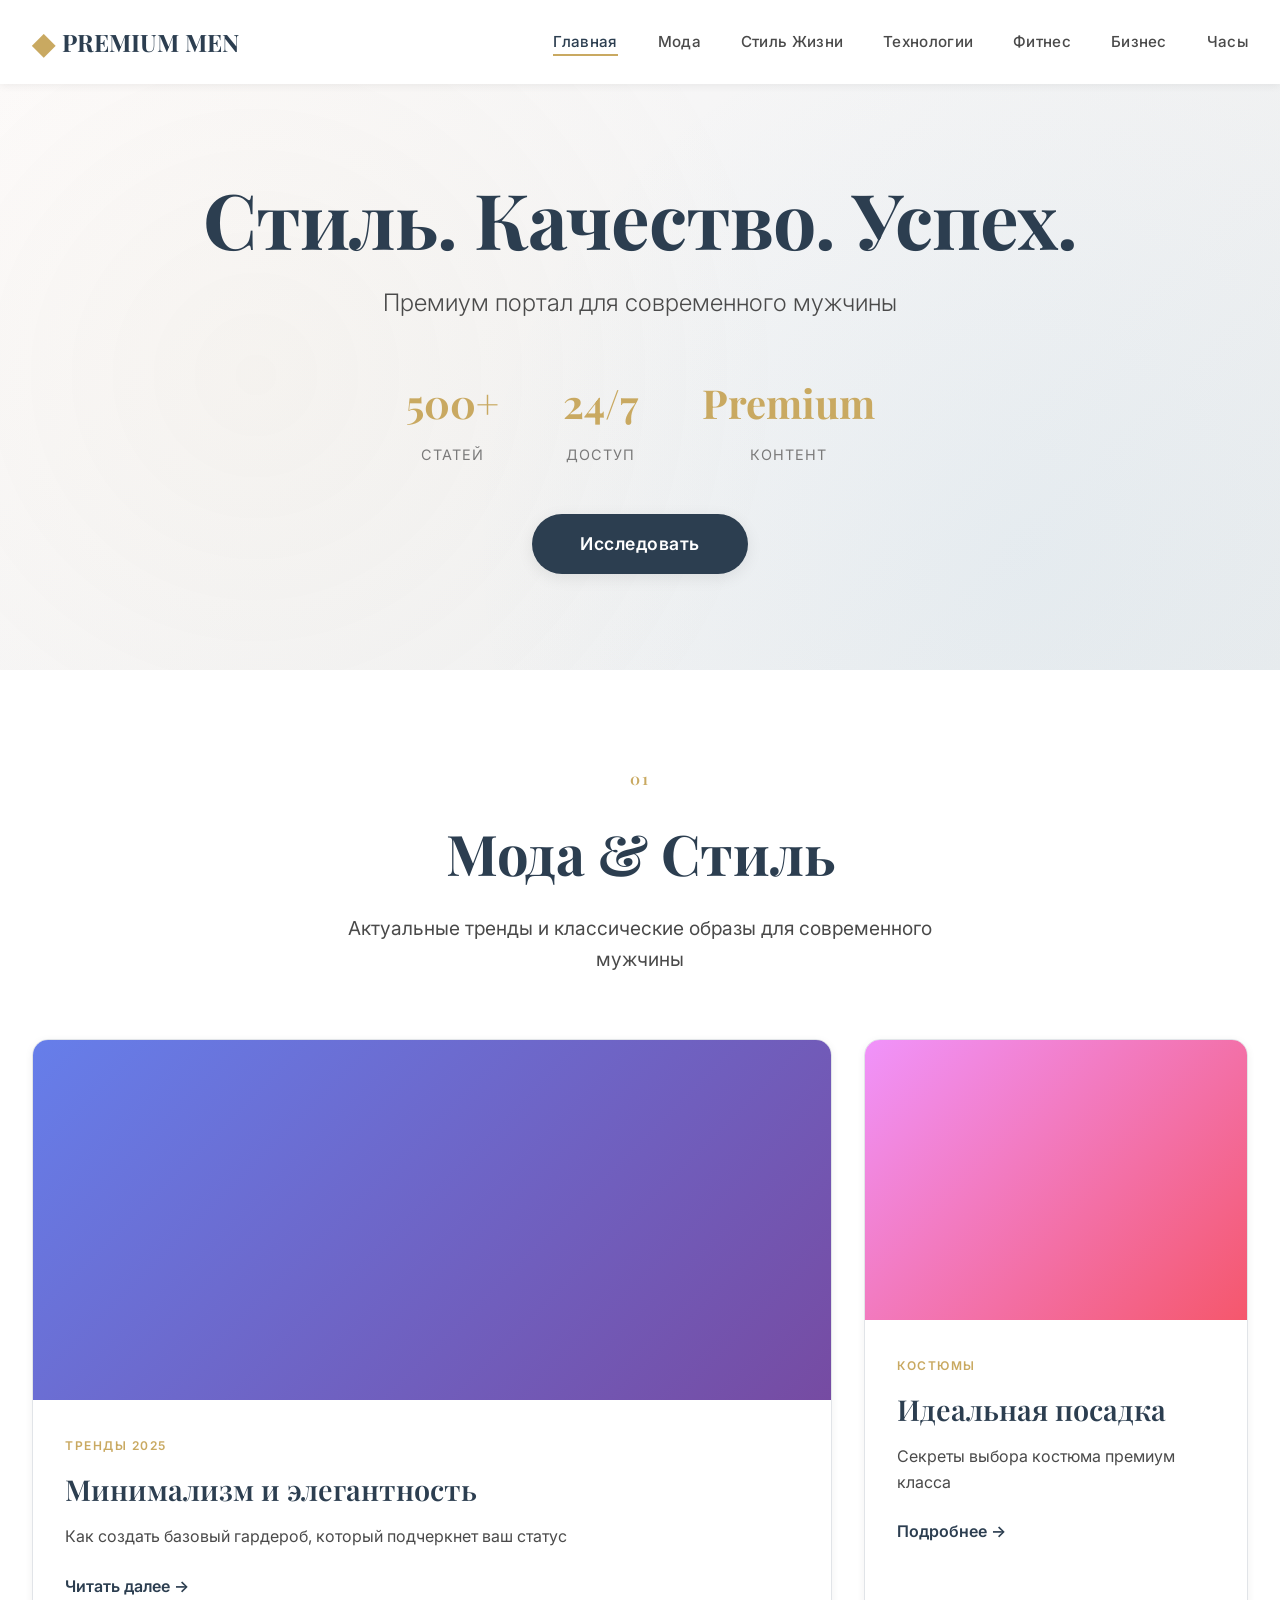
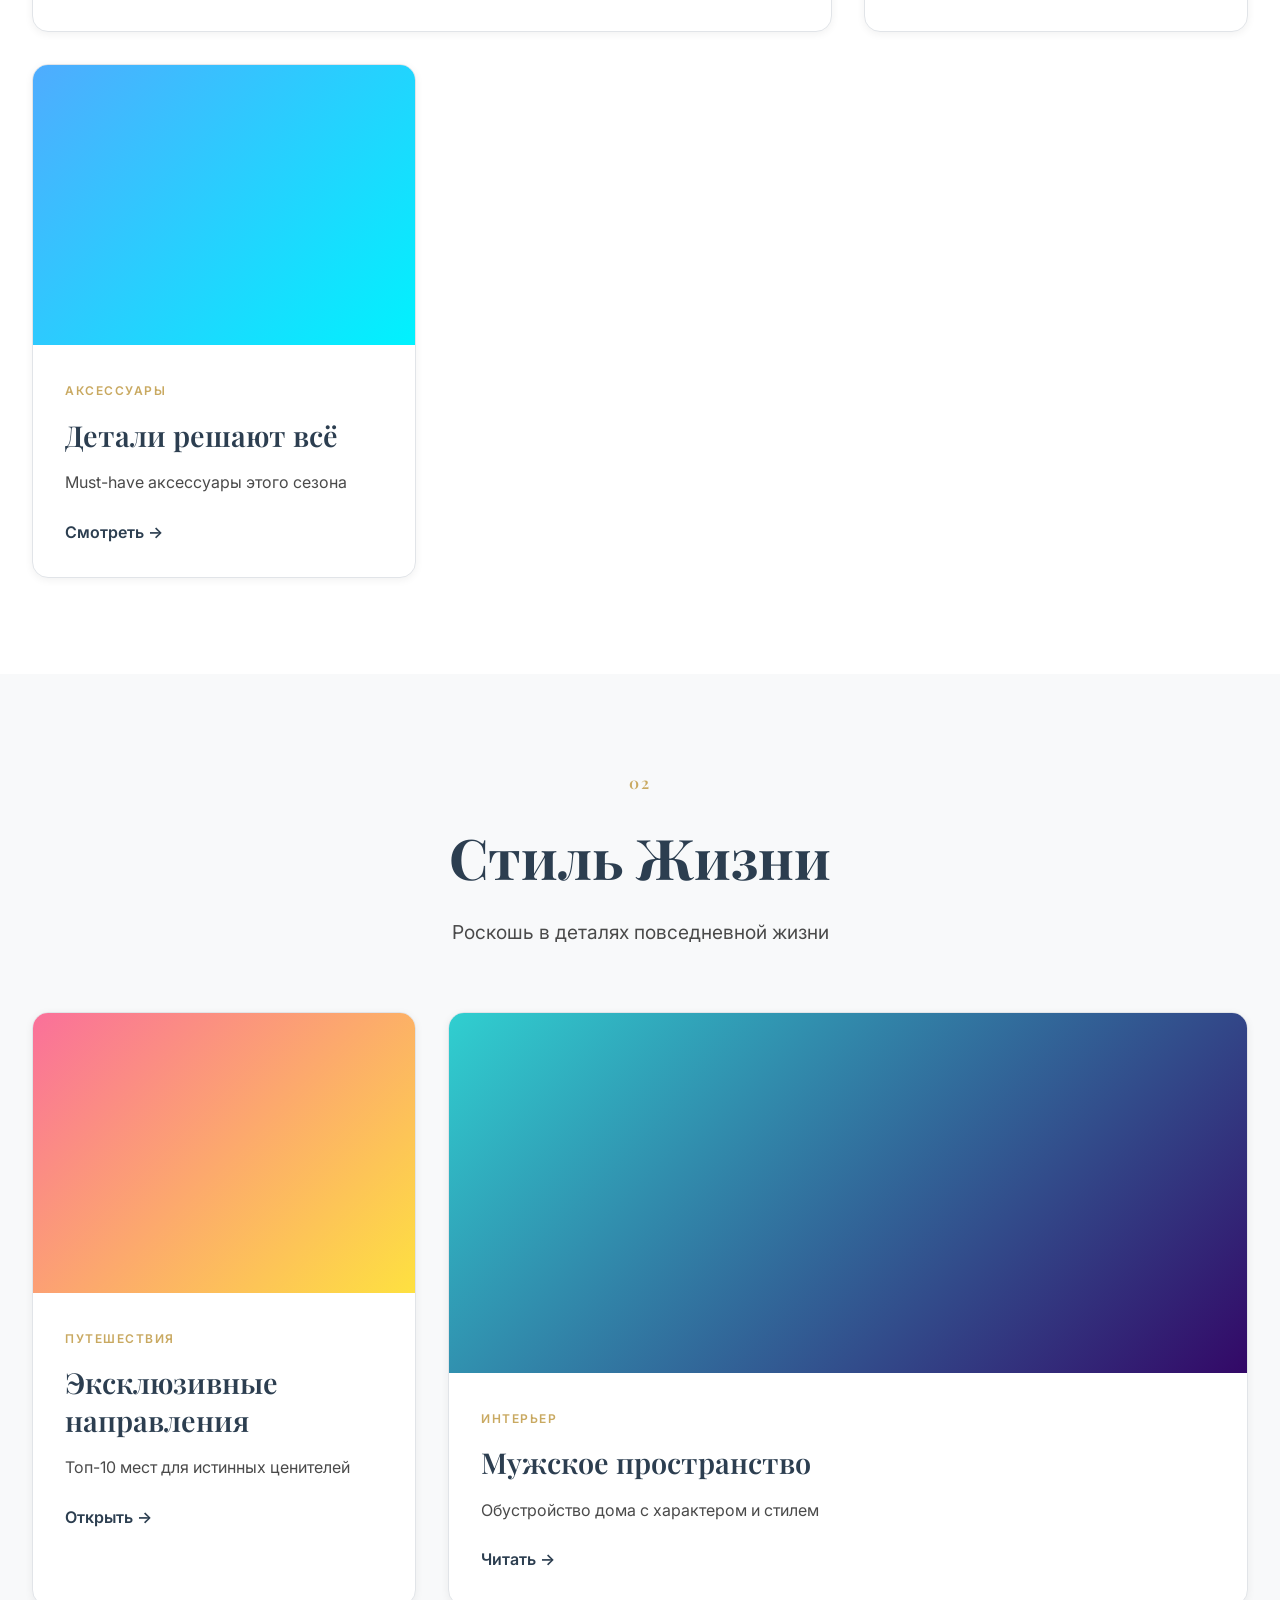
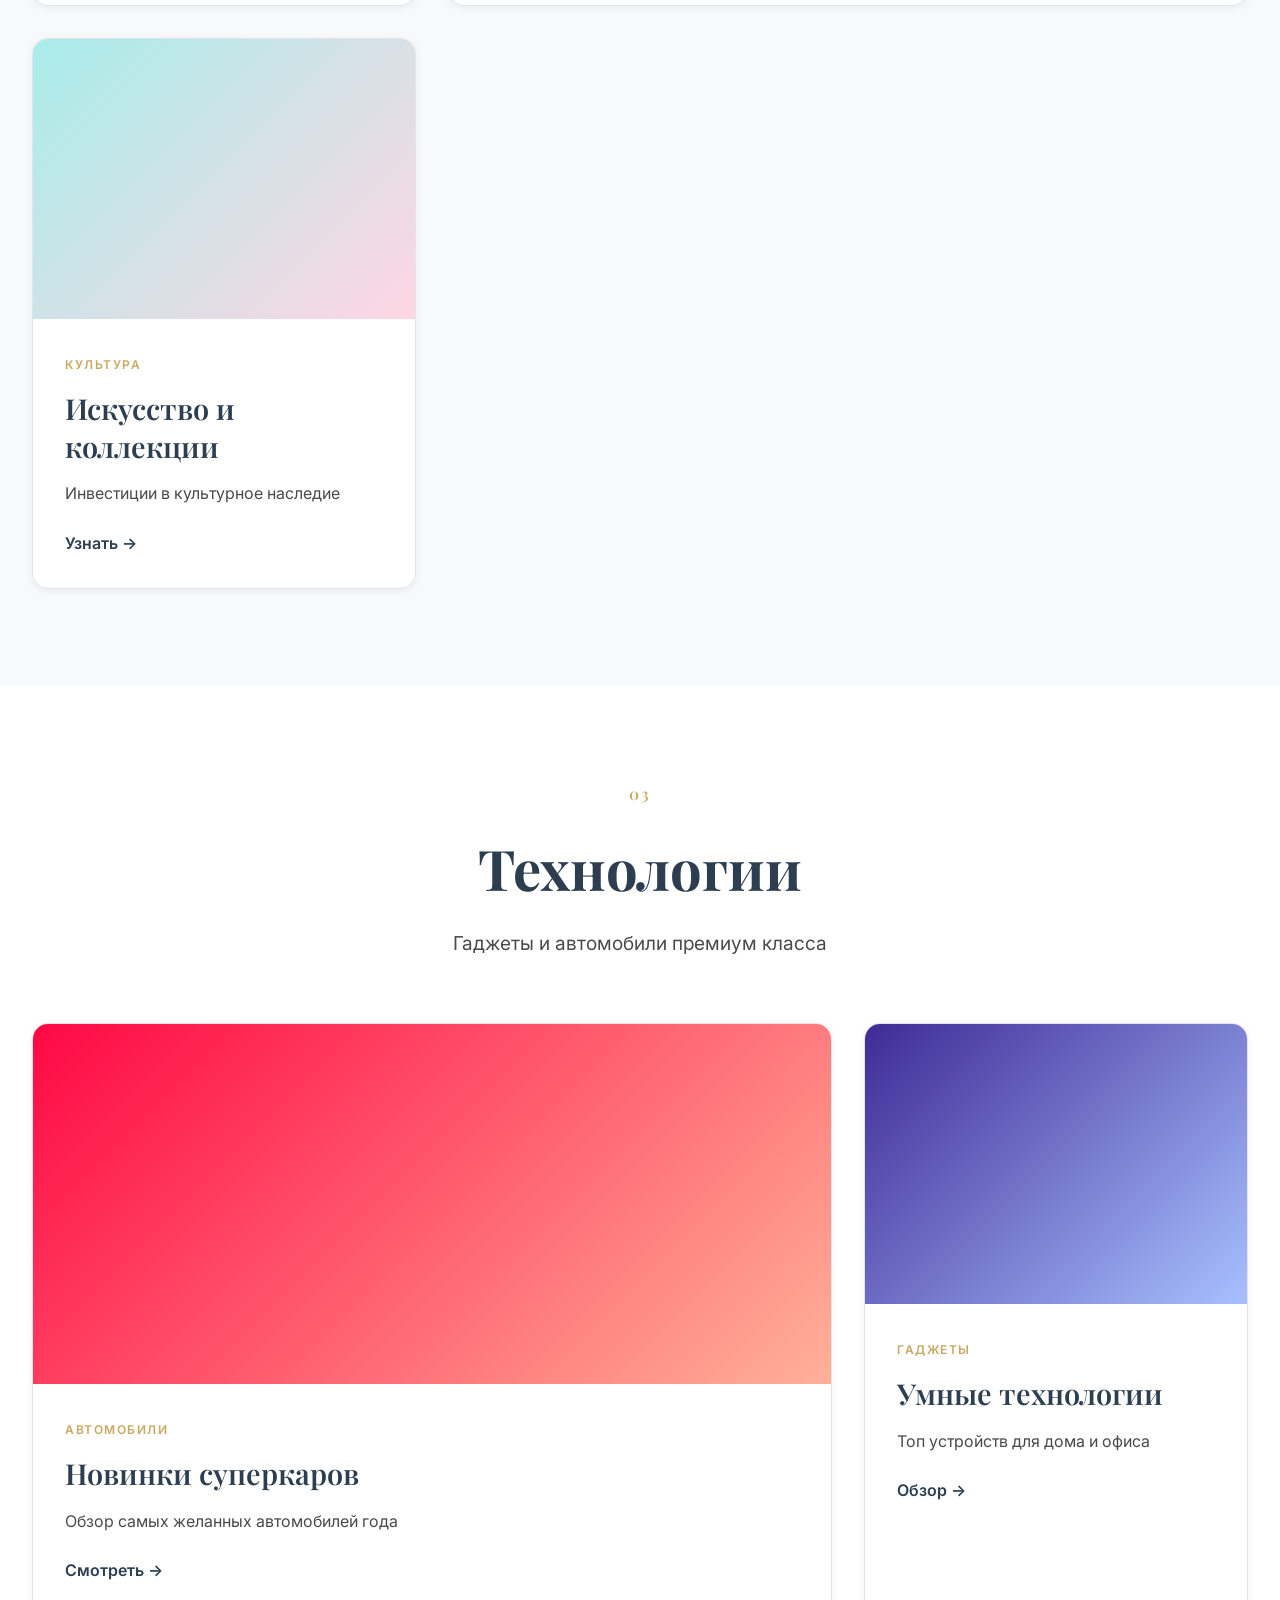
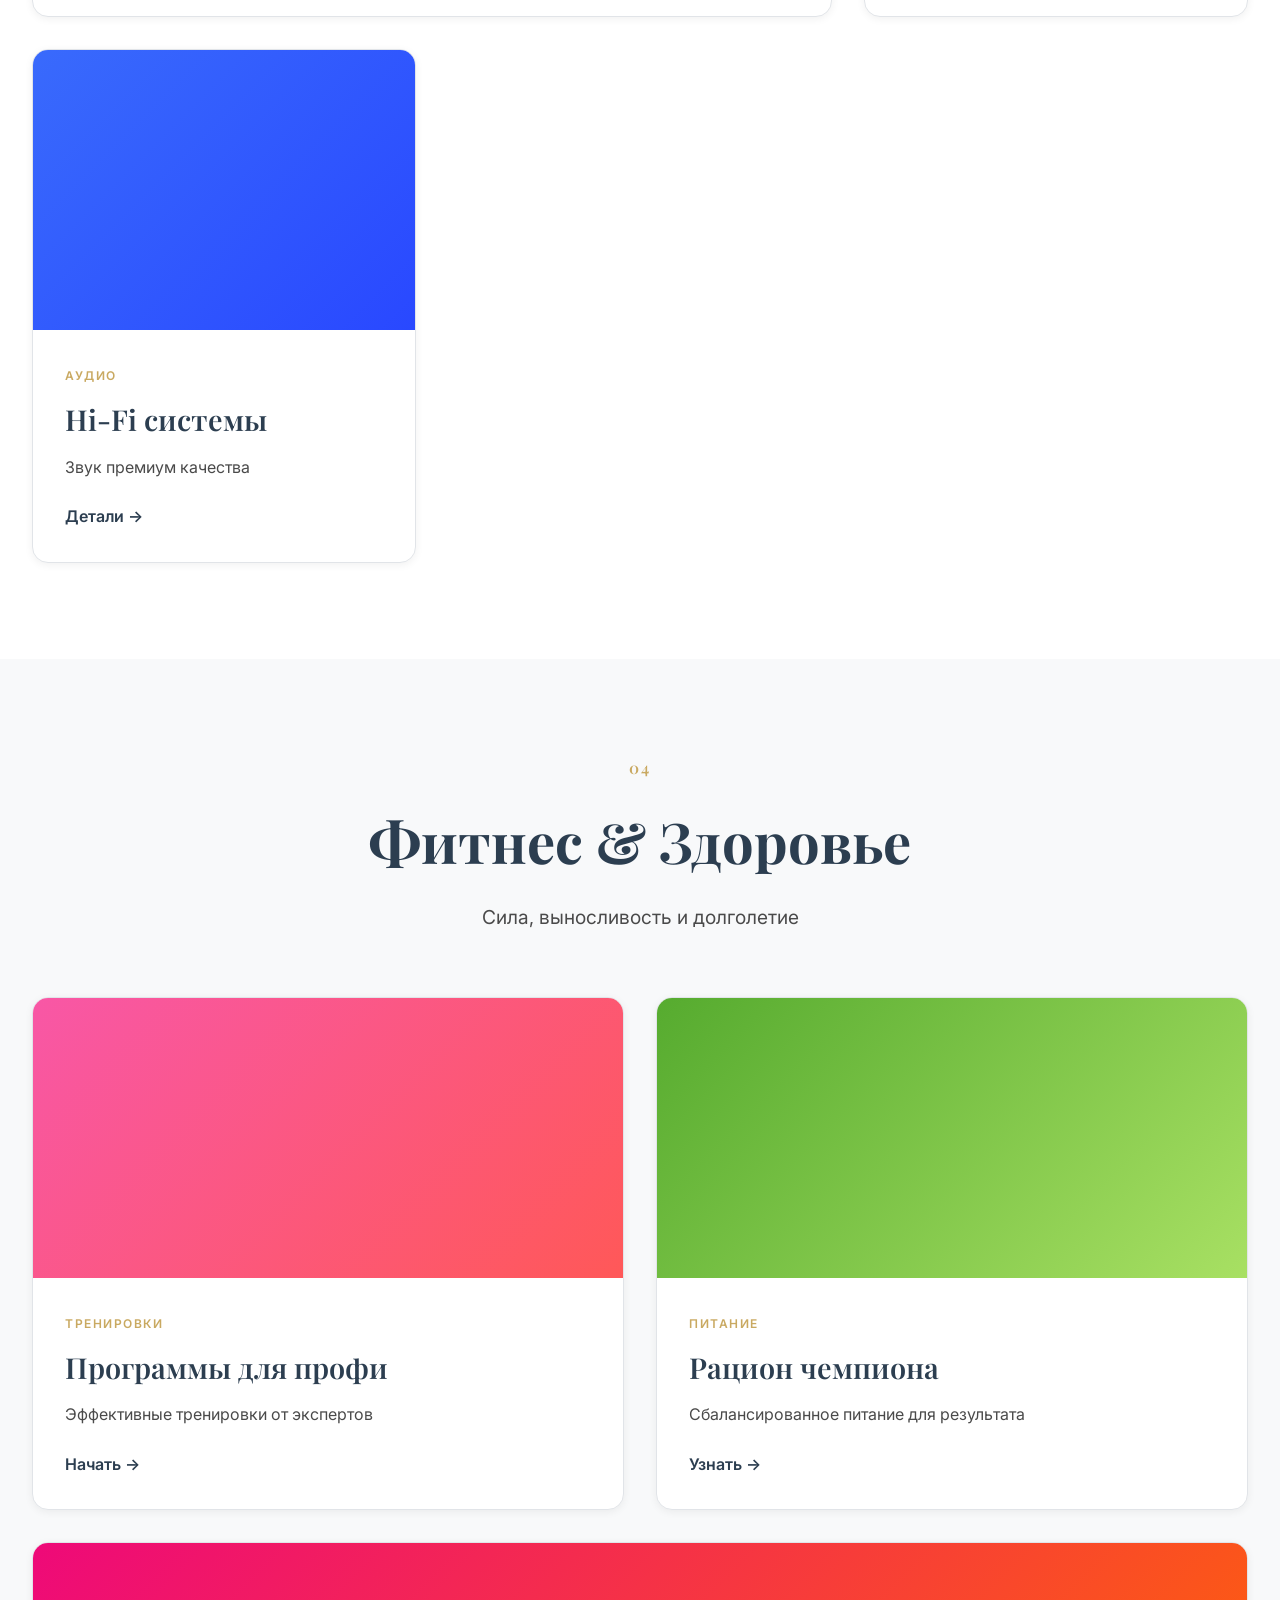
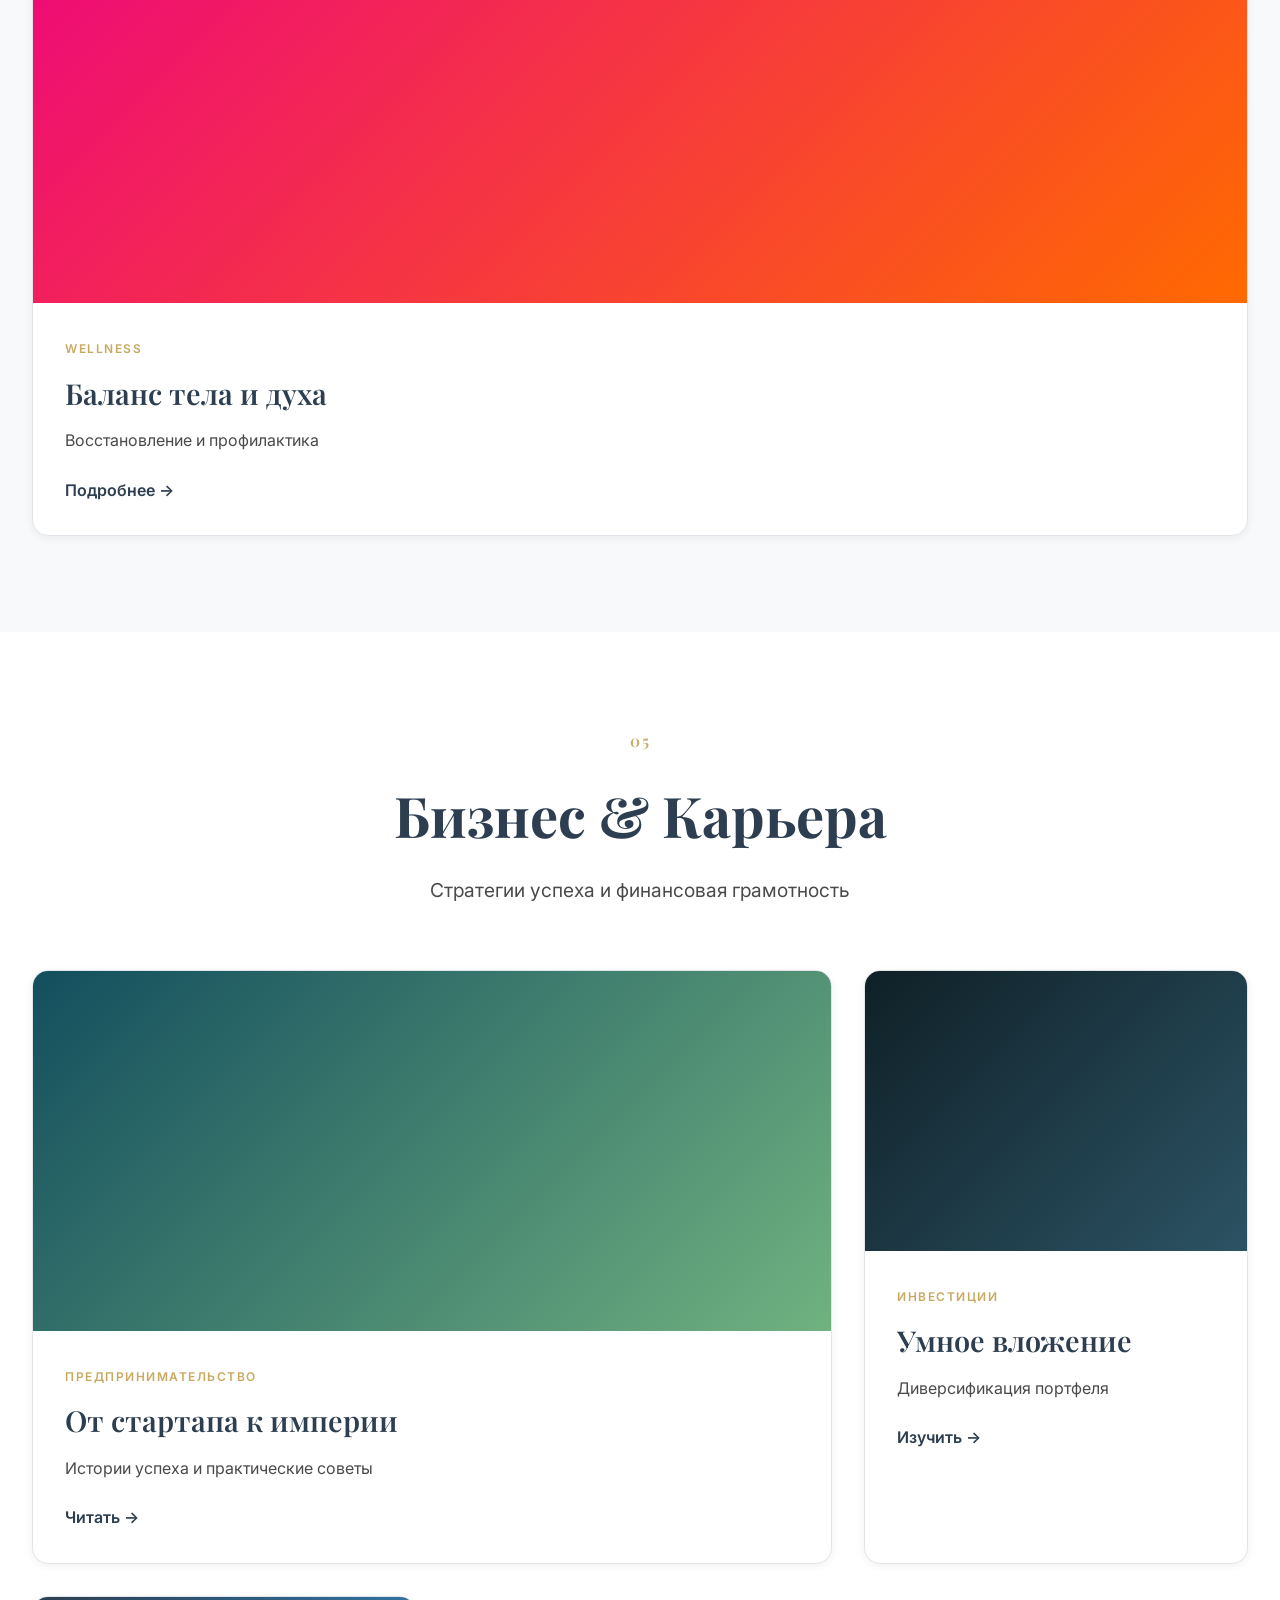
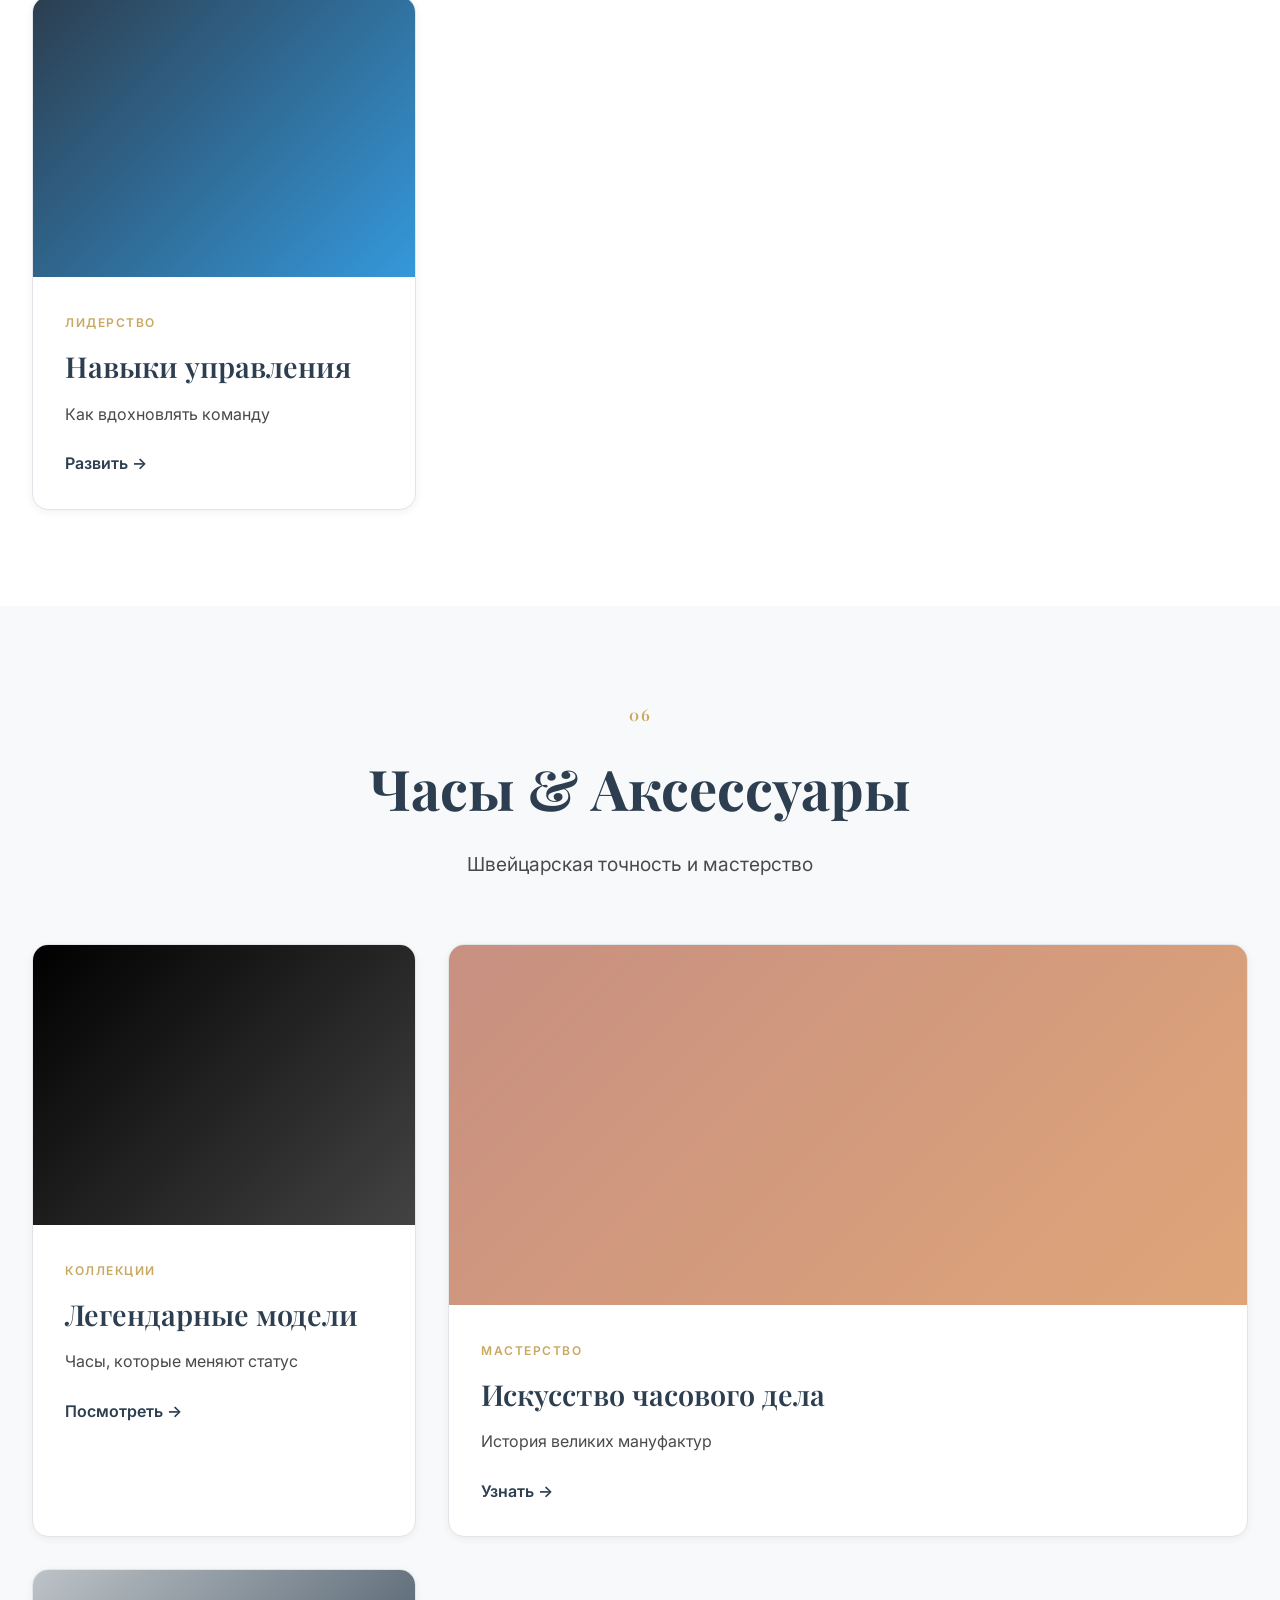
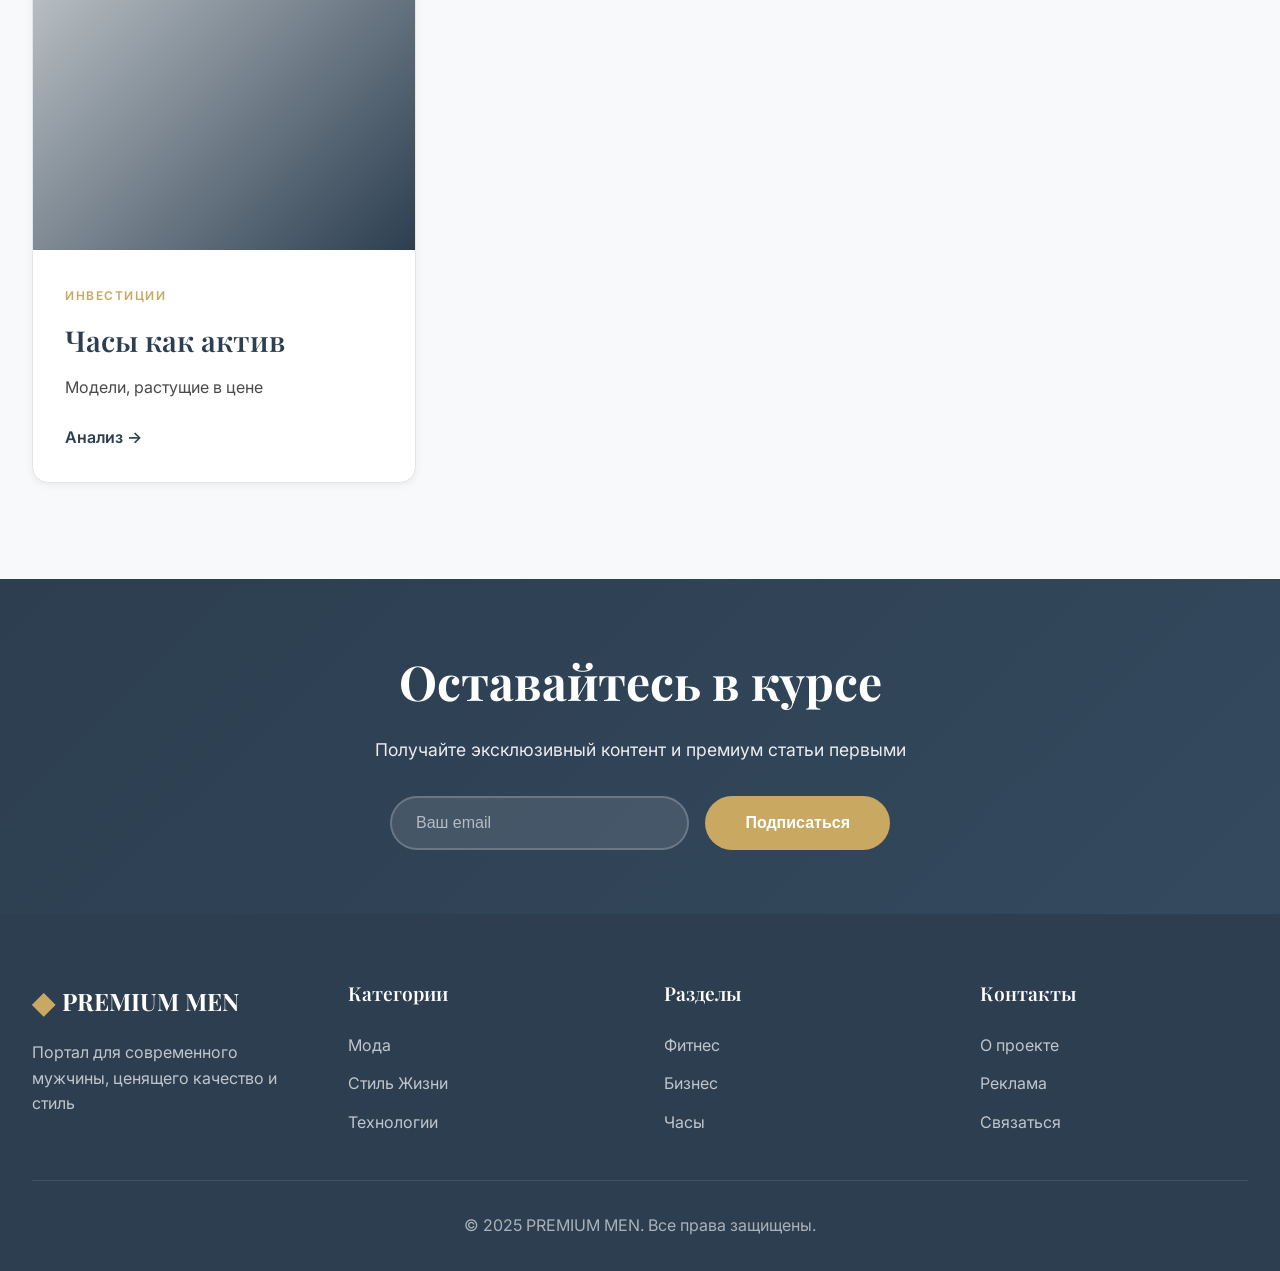
==== index.html @ db596dfb "Создан премиум мужской сайт со светлой темой Реализовано: - Современный адаптивный дизайн со светлой" ====
<!DOCTYPE html>
<html lang="ru">
<head>
    <meta charset="UTF-8">
    <meta name="viewport" content="width=device-width, initial-scale=1.0">
    <title>PREMIUM MEN - Стиль, Качество, Успех</title>
    <link rel="stylesheet" href="styles.css">
    <link rel="preconnect" href="https://fonts.googleapis.com">
    <link rel="preconnect" href="https://fonts.gstatic.com" crossorigin>
    <link href="https://fonts.googleapis.com/css2?family=Playfair+Display:wght@400;600;700&family=Inter:wght@300;400;500;600;700&display=swap" rel="stylesheet">
</head>
<body>
    <!-- Navigation -->
    <nav class="navbar">
        <div class="container">
            <div class="nav-content">
                <div class="logo">
                    <span class="logo-icon">◆</span>
                    <span class="logo-text">PREMIUM MEN</span>
                </div>
                <ul class="nav-menu" id="navMenu">
                    <li><a href="#home" class="nav-link active">Главная</a></li>
                    <li><a href="#fashion" class="nav-link">Мода</a></li>
                    <li><a href="#lifestyle" class="nav-link">Стиль Жизни</a></li>
                    <li><a href="#tech" class="nav-link">Технологии</a></li>
                    <li><a href="#fitness" class="nav-link">Фитнес</a></li>
                    <li><a href="#business" class="nav-link">Бизнес</a></li>
                    <li><a href="#watches" class="nav-link">Часы</a></li>
                </ul>
                <button class="mobile-menu-toggle" id="mobileMenuToggle">
                    <span></span>
                    <span></span>
                    <span></span>
                </button>
            </div>
        </div>
    </nav>

    <!-- Hero Section -->
    <section id="home" class="hero">
        <div class="container">
            <div class="hero-content">
                <h1 class="hero-title">Стиль. Качество. Успех.</h1>
                <p class="hero-subtitle">Премиум портал для современного мужчины</p>
                <div class="hero-stats">
                    <div class="stat-item">
                        <div class="stat-number">500+</div>
                        <div class="stat-label">Статей</div>
                    </div>
                    <div class="stat-item">
                        <div class="stat-number">24/7</div>
                        <div class="stat-label">Доступ</div>
                    </div>
                    <div class="stat-item">
                        <div class="stat-number">Premium</div>
                        <div class="stat-label">Контент</div>
                    </div>
                </div>
                <a href="#fashion" class="cta-button">Исследовать</a>
            </div>
        </div>
    </section>

    <!-- Fashion Section -->
    <section id="fashion" class="category-section fashion-section">
        <div class="container">
            <div class="section-header">
                <span class="section-number">01</span>
                <h2 class="section-title">Мода & Стиль</h2>
                <p class="section-description">Актуальные тренды и классические образы для современного мужчины</p>
            </div>
            <div class="cards-grid">
                <article class="card card-large">
                    <div class="card-image" style="background: linear-gradient(135deg, #667eea 0%, #764ba2 100%);"></div>
                    <div class="card-content">
                        <span class="card-tag">Тренды 2025</span>
                        <h3 class="card-title">Минимализм и элегантность</h3>
                        <p class="card-text">Как создать базовый гардероб, который подчеркнет ваш статус</p>
                        <a href="#" class="card-link">Читать далее →</a>
                    </div>
                </article>
                <article class="card">
                    <div class="card-image" style="background: linear-gradient(135deg, #f093fb 0%, #f5576c 100%);"></div>
                    <div class="card-content">
                        <span class="card-tag">Костюмы</span>
                        <h3 class="card-title">Идеальная посадка</h3>
                        <p class="card-text">Секреты выбора костюма премиум класса</p>
                        <a href="#" class="card-link">Подробнее →</a>
                    </div>
                </article>
                <article class="card">
                    <div class="card-image" style="background: linear-gradient(135deg, #4facfe 0%, #00f2fe 100%);"></div>
                    <div class="card-content">
                        <span class="card-tag">Аксессуары</span>
                        <h3 class="card-title">Детали решают всё</h3>
                        <p class="card-text">Must-have аксессуары этого сезона</p>
                        <a href="#" class="card-link">Смотреть →</a>
                    </div>
                </article>
            </div>
        </div>
    </section>

    <!-- Lifestyle Section -->
    <section id="lifestyle" class="category-section lifestyle-section">
        <div class="container">
            <div class="section-header">
                <span class="section-number">02</span>
                <h2 class="section-title">Стиль Жизни</h2>
                <p class="section-description">Роскошь в деталях повседневной жизни</p>
            </div>
            <div class="cards-grid">
                <article class="card">
                    <div class="card-image" style="background: linear-gradient(135deg, #fa709a 0%, #fee140 100%);"></div>
                    <div class="card-content">
                        <span class="card-tag">Путешествия</span>
                        <h3 class="card-title">Эксклюзивные направления</h3>
                        <p class="card-text">Топ-10 мест для истинных ценителей</p>
                        <a href="#" class="card-link">Открыть →</a>
                    </div>
                </article>
                <article class="card card-large">
                    <div class="card-image" style="background: linear-gradient(135deg, #30cfd0 0%, #330867 100%);"></div>
                    <div class="card-content">
                        <span class="card-tag">Интерьер</span>
                        <h3 class="card-title">Мужское пространство</h3>
                        <p class="card-text">Обустройство дома с характером и стилем</p>
                        <a href="#" class="card-link">Читать →</a>
                    </div>
                </article>
                <article class="card">
                    <div class="card-image" style="background: linear-gradient(135deg, #a8edea 0%, #fed6e3 100%);"></div>
                    <div class="card-content">
                        <span class="card-tag">Культура</span>
                        <h3 class="card-title">Искусство и коллекции</h3>
                        <p class="card-text">Инвестиции в культурное наследие</p>
                        <a href="#" class="card-link">Узнать →</a>
                    </div>
                </article>
            </div>
        </div>
    </section>

    <!-- Tech Section -->
    <section id="tech" class="category-section tech-section">
        <div class="container">
            <div class="section-header">
                <span class="section-number">03</span>
                <h2 class="section-title">Технологии</h2>
                <p class="section-description">Гаджеты и автомобили премиум класса</p>
            </div>
            <div class="cards-grid">
                <article class="card card-large">
                    <div class="card-image" style="background: linear-gradient(135deg, #ff0844 0%, #ffb199 100%);"></div>
                    <div class="card-content">
                        <span class="card-tag">Автомобили</span>
                        <h3 class="card-title">Новинки суперкаров</h3>
                        <p class="card-text">Обзор самых желанных автомобилей года</p>
                        <a href="#" class="card-link">Смотреть →</a>
                    </div>
                </article>
                <article class="card">
                    <div class="card-image" style="background: linear-gradient(135deg, #3f2b96 0%, #a8c0ff 100%);"></div>
                    <div class="card-content">
                        <span class="card-tag">Гаджеты</span>
                        <h3 class="card-title">Умные технологии</h3>
                        <p class="card-text">Топ устройств для дома и офиса</p>
                        <a href="#" class="card-link">Обзор →</a>
                    </div>
                </article>
                <article class="card">
                    <div class="card-image" style="background: linear-gradient(135deg, #396afc 0%, #2948ff 100%);"></div>
                    <div class="card-content">
                        <span class="card-tag">Аудио</span>
                        <h3 class="card-title">Hi-Fi системы</h3>
                        <p class="card-text">Звук премиум качества</p>
                        <a href="#" class="card-link">Детали →</a>
                    </div>
                </article>
            </div>
        </div>
    </section>

    <!-- Fitness Section -->
    <section id="fitness" class="category-section fitness-section">
        <div class="container">
            <div class="section-header">
                <span class="section-number">04</span>
                <h2 class="section-title">Фитнес & Здоровье</h2>
                <p class="section-description">Сила, выносливость и долголетие</p>
            </div>
            <div class="cards-grid">
                <article class="card">
                    <div class="card-image" style="background: linear-gradient(135deg, #f857a6 0%, #ff5858 100%);"></div>
                    <div class="card-content">
                        <span class="card-tag">Тренировки</span>
                        <h3 class="card-title">Программы для профи</h3>
                        <p class="card-text">Эффективные тренировки от экспертов</p>
                        <a href="#" class="card-link">Начать →</a>
                    </div>
                </article>
                <article class="card">
                    <div class="card-image" style="background: linear-gradient(135deg, #56ab2f 0%, #a8e063 100%);"></div>
                    <div class="card-content">
                        <span class="card-tag">Питание</span>
                        <h3 class="card-title">Рацион чемпиона</h3>
                        <p class="card-text">Сбалансированное питание для результата</p>
                        <a href="#" class="card-link">Узнать →</a>
                    </div>
                </article>
                <article class="card card-large">
                    <div class="card-image" style="background: linear-gradient(135deg, #ee0979 0%, #ff6a00 100%);"></div>
                    <div class="card-content">
                        <span class="card-tag">Wellness</span>
                        <h3 class="card-title">Баланс тела и духа</h3>
                        <p class="card-text">Восстановление и профилактика</p>
                        <a href="#" class="card-link">Подробнее →</a>
                    </div>
                </article>
            </div>
        </div>
    </section>

    <!-- Business Section -->
    <section id="business" class="category-section business-section">
        <div class="container">
            <div class="section-header">
                <span class="section-number">05</span>
                <h2 class="section-title">Бизнес & Карьера</h2>
                <p class="section-description">Стратегии успеха и финансовая грамотность</p>
            </div>
            <div class="cards-grid">
                <article class="card card-large">
                    <div class="card-image" style="background: linear-gradient(135deg, #134e5e 0%, #71b280 100%);"></div>
                    <div class="card-content">
                        <span class="card-tag">Предпринимательство</span>
                        <h3 class="card-title">От стартапа к империи</h3>
                        <p class="card-text">Истории успеха и практические советы</p>
                        <a href="#" class="card-link">Читать →</a>
                    </div>
                </article>
                <article class="card">
                    <div class="card-image" style="background: linear-gradient(135deg, #0f2027 0%, #2c5364 100%);"></div>
                    <div class="card-content">
                        <span class="card-tag">Инвестиции</span>
                        <h3 class="card-title">Умное вложение</h3>
                        <p class="card-text">Диверсификация портфеля</p>
                        <a href="#" class="card-link">Изучить →</a>
                    </div>
                </article>
                <article class="card">
                    <div class="card-image" style="background: linear-gradient(135deg, #2c3e50 0%, #3498db 100%);"></div>
                    <div class="card-content">
                        <span class="card-tag">Лидерство</span>
                        <h3 class="card-title">Навыки управления</h3>
                        <p class="card-text">Как вдохновлять команду</p>
                        <a href="#" class="card-link">Развить →</a>
                    </div>
                </article>
            </div>
        </div>
    </section>

    <!-- Watches Section -->
    <section id="watches" class="category-section watches-section">
        <div class="container">
            <div class="section-header">
                <span class="section-number">06</span>
                <h2 class="section-title">Часы & Аксессуары</h2>
                <p class="section-description">Швейцарская точность и мастерство</p>
            </div>
            <div class="cards-grid">
                <article class="card">
                    <div class="card-image" style="background: linear-gradient(135deg, #000000 0%, #434343 100%);"></div>
                    <div class="card-content">
                        <span class="card-tag">Коллекции</span>
                        <h3 class="card-title">Легендарные модели</h3>
                        <p class="card-text">Часы, которые меняют статус</p>
                        <a href="#" class="card-link">Посмотреть →</a>
                    </div>
                </article>
                <article class="card card-large">
                    <div class="card-image" style="background: linear-gradient(135deg, #c79081 0%, #dfa579 100%);"></div>
                    <div class="card-content">
                        <span class="card-tag">Мастерство</span>
                        <h3 class="card-title">Искусство часового дела</h3>
                        <p class="card-text">История великих мануфактур</p>
                        <a href="#" class="card-link">Узнать →</a>
                    </div>
                </article>
                <article class="card">
                    <div class="card-image" style="background: linear-gradient(135deg, #bdc3c7 0%, #2c3e50 100%);"></div>
                    <div class="card-content">
                        <span class="card-tag">Инвестиции</span>
                        <h3 class="card-title">Часы как актив</h3>
                        <p class="card-text">Модели, растущие в цене</p>
                        <a href="#" class="card-link">Анализ →</a>
                    </div>
                </article>
            </div>
        </div>
    </section>

    <!-- Newsletter Section -->
    <section class="newsletter-section">
        <div class="container">
            <div class="newsletter-content">
                <h2 class="newsletter-title">Оставайтесь в курсе</h2>
                <p class="newsletter-text">Получайте эксклюзивный контент и премиум статьи первыми</p>
                <form class="newsletter-form">
                    <input type="email" placeholder="Ваш email" class="newsletter-input" required>
                    <button type="submit" class="newsletter-button">Подписаться</button>
                </form>
            </div>
        </div>
    </section>

    <!-- Footer -->
    <footer class="footer">
        <div class="container">
            <div class="footer-content">
                <div class="footer-section">
                    <div class="footer-logo">
                        <span class="logo-icon">◆</span>
                        <span class="logo-text">PREMIUM MEN</span>
                    </div>
                    <p class="footer-description">Портал для современного мужчины, ценящего качество и стиль</p>
                </div>
                <div class="footer-section">
                    <h4 class="footer-heading">Категории</h4>
                    <ul class="footer-links">
                        <li><a href="#fashion">Мода</a></li>
                        <li><a href="#lifestyle">Стиль Жизни</a></li>
                        <li><a href="#tech">Технологии</a></li>
                    </ul>
                </div>
                <div class="footer-section">
                    <h4 class="footer-heading">Разделы</h4>
                    <ul class="footer-links">
                        <li><a href="#fitness">Фитнес</a></li>
                        <li><a href="#business">Бизнес</a></li>
                        <li><a href="#watches">Часы</a></li>
                    </ul>
                </div>
                <div class="footer-section">
                    <h4 class="footer-heading">Контакты</h4>
                    <ul class="footer-links">
                        <li><a href="#">О проекте</a></li>
                        <li><a href="#">Реклама</a></li>
                        <li><a href="#">Связаться</a></li>
                    </ul>
                </div>
            </div>
            <div class="footer-bottom">
                <p>&copy; 2025 PREMIUM MEN. Все права защищены.</p>
            </div>
        </div>
    </footer>

    <script src="script.js"></script>
</body>
</html>
---- styles.css ----
/* ===========================
   PREMIUM MEN - STYLES
   Light Premium Theme
   =========================== */

/* Reset & Base Styles */
* {
    margin: 0;
    padding: 0;
    box-sizing: border-box;
}

:root {
    /* Colors - Light Premium Theme */
    --primary-color: #2c3e50;
    --secondary-color: #3498db;
    --accent-color: #c9a961;
    --text-primary: #1a1a1a;
    --text-secondary: #4a4a4a;
    --text-light: #7a7a7a;
    --bg-primary: #ffffff;
    --bg-secondary: #f8f9fa;
    --bg-accent: #fafbfc;
    --border-color: #e1e4e8;
    --shadow-sm: 0 2px 8px rgba(0, 0, 0, 0.06);
    --shadow-md: 0 4px 16px rgba(0, 0, 0, 0.08);
    --shadow-lg: 0 8px 32px rgba(0, 0, 0, 0.12);

    /* Typography */
    --font-heading: 'Playfair Display', serif;
    --font-body: 'Inter', sans-serif;

    /* Spacing */
    --spacing-xs: 0.5rem;
    --spacing-sm: 1rem;
    --spacing-md: 2rem;
    --spacing-lg: 4rem;
    --spacing-xl: 6rem;

    /* Transitions */
    --transition-fast: 0.2s ease;
    --transition-base: 0.3s ease;
    --transition-slow: 0.5s ease;
}

html {
    scroll-behavior: smooth;
}

body {
    font-family: var(--font-body);
    color: var(--text-primary);
    background-color: var(--bg-primary);
    line-height: 1.6;
    font-size: 16px;
    overflow-x: hidden;
}

.container {
    max-width: 1280px;
    margin: 0 auto;
    padding: 0 2rem;
}

/* ===========================
   NAVIGATION
   =========================== */

.navbar {
    position: fixed;
    top: 0;
    left: 0;
    right: 0;
    background-color: rgba(255, 255, 255, 0.95);
    backdrop-filter: blur(10px);
    box-shadow: var(--shadow-sm);
    z-index: 1000;
    transition: all var(--transition-base);
}

.navbar.scrolled {
    box-shadow: var(--shadow-md);
}

.nav-content {
    display: flex;
    justify-content: space-between;
    align-items: center;
    padding: 1.2rem 0;
}

.logo {
    display: flex;
    align-items: center;
    gap: 0.5rem;
    font-family: var(--font-heading);
    font-size: 1.5rem;
    font-weight: 700;
    color: var(--primary-color);
    text-decoration: none;
}

.logo-icon {
    color: var(--accent-color);
    font-size: 1.8rem;
}

.nav-menu {
    display: flex;
    list-style: none;
    gap: 2.5rem;
    align-items: center;
}

.nav-link {
    color: var(--text-secondary);
    text-decoration: none;
    font-weight: 500;
    font-size: 0.95rem;
    letter-spacing: 0.3px;
    position: relative;
    transition: color var(--transition-fast);
}

.nav-link::after {
    content: '';
    position: absolute;
    bottom: -5px;
    left: 0;
    width: 0;
    height: 2px;
    background-color: var(--accent-color);
    transition: width var(--transition-base);
}

.nav-link:hover,
.nav-link.active {
    color: var(--primary-color);
}

.nav-link:hover::after,
.nav-link.active::after {
    width: 100%;
}

.mobile-menu-toggle {
    display: none;
    flex-direction: column;
    gap: 5px;
    background: none;
    border: none;
    cursor: pointer;
    padding: 0.5rem;
}

.mobile-menu-toggle span {
    width: 25px;
    height: 2px;
    background-color: var(--primary-color);
    transition: all var(--transition-base);
}

/* ===========================
   HERO SECTION
   =========================== */

.hero {
    margin-top: 80px;
    padding: var(--spacing-xl) 0;
    background: linear-gradient(135deg, #fdfbfb 0%, #ebedee 100%);
    position: relative;
    overflow: hidden;
}

.hero::before {
    content: '';
    position: absolute;
    top: 0;
    left: 0;
    right: 0;
    bottom: 0;
    background-image:
        radial-gradient(circle at 20% 50%, rgba(201, 169, 97, 0.05) 0%, transparent 50%),
        radial-gradient(circle at 80% 80%, rgba(52, 152, 219, 0.05) 0%, transparent 50%);
    pointer-events: none;
}

.hero-content {
    text-align: center;
    position: relative;
    z-index: 1;
}

.hero-title {
    font-family: var(--font-heading);
    font-size: clamp(3rem, 6vw, 5rem);
    font-weight: 700;
    color: var(--primary-color);
    margin-bottom: 1.5rem;
    line-height: 1.1;
    letter-spacing: -1px;
}

.hero-subtitle {
    font-size: clamp(1.2rem, 2vw, 1.5rem);
    color: var(--text-secondary);
    margin-bottom: 3rem;
    font-weight: 300;
}

.hero-stats {
    display: flex;
    justify-content: center;
    gap: 4rem;
    margin-bottom: 3rem;
}

.stat-item {
    text-align: center;
}

.stat-number {
    font-family: var(--font-heading);
    font-size: 2.5rem;
    font-weight: 700;
    color: var(--accent-color);
    margin-bottom: 0.5rem;
}

.stat-label {
    font-size: 0.9rem;
    color: var(--text-light);
    text-transform: uppercase;
    letter-spacing: 1px;
}

.cta-button {
    display: inline-block;
    padding: 1rem 3rem;
    background-color: var(--primary-color);
    color: white;
    text-decoration: none;
    font-weight: 600;
    font-size: 1.1rem;
    border-radius: 50px;
    transition: all var(--transition-base);
    box-shadow: var(--shadow-md);
    letter-spacing: 0.5px;
}

.cta-button:hover {
    background-color: var(--accent-color);
    transform: translateY(-2px);
    box-shadow: var(--shadow-lg);
}

/* ===========================
   CATEGORY SECTIONS
   =========================== */

.category-section {
    padding: var(--spacing-xl) 0;
    position: relative;
}

.category-section:nth-child(even) {
    background-color: var(--bg-secondary);
}

.section-header {
    text-align: center;
    margin-bottom: var(--spacing-lg);
}

.section-number {
    display: inline-block;
    font-family: var(--font-heading);
    font-size: 1rem;
    color: var(--accent-color);
    font-weight: 600;
    letter-spacing: 2px;
    margin-bottom: 1rem;
}

.section-title {
    font-family: var(--font-heading);
    font-size: clamp(2.5rem, 5vw, 3.5rem);
    color: var(--primary-color);
    margin-bottom: 1rem;
    font-weight: 700;
}

.section-description {
    font-size: 1.2rem;
    color: var(--text-secondary);
    max-width: 600px;
    margin: 0 auto;
}

/* ===========================
   CARDS GRID
   =========================== */

.cards-grid {
    display: grid;
    grid-template-columns: repeat(auto-fit, minmax(320px, 1fr));
    gap: 2rem;
    margin-top: 3rem;
}

.card {
    background-color: var(--bg-primary);
    border-radius: 16px;
    overflow: hidden;
    box-shadow: var(--shadow-sm);
    transition: all var(--transition-base);
    border: 1px solid var(--border-color);
}

.card:hover {
    transform: translateY(-8px);
    box-shadow: var(--shadow-lg);
}

.card-large {
    grid-column: span 2;
}

.card-image {
    width: 100%;
    height: 280px;
    background-size: cover;
    background-position: center;
    position: relative;
}

.card-large .card-image {
    height: 360px;
}

.card-content {
    padding: 2rem;
}

.card-tag {
    display: inline-block;
    font-size: 0.75rem;
    text-transform: uppercase;
    letter-spacing: 1.5px;
    color: var(--accent-color);
    font-weight: 600;
    margin-bottom: 1rem;
}

.card-title {
    font-family: var(--font-heading);
    font-size: 1.8rem;
    color: var(--primary-color);
    margin-bottom: 1rem;
    font-weight: 600;
    line-height: 1.3;
}

.card-text {
    color: var(--text-secondary);
    line-height: 1.6;
    margin-bottom: 1.5rem;
}

.card-link {
    color: var(--primary-color);
    text-decoration: none;
    font-weight: 600;
    display: inline-flex;
    align-items: center;
    gap: 0.5rem;
    transition: gap var(--transition-fast);
}

.card-link:hover {
    gap: 1rem;
    color: var(--accent-color);
}

/* ===========================
   NEWSLETTER SECTION
   =========================== */

.newsletter-section {
    background: linear-gradient(135deg, var(--primary-color) 0%, #34495e 100%);
    padding: var(--spacing-lg) 0;
    color: white;
}

.newsletter-content {
    text-align: center;
    max-width: 700px;
    margin: 0 auto;
}

.newsletter-title {
    font-family: var(--font-heading);
    font-size: clamp(2rem, 4vw, 3rem);
    margin-bottom: 1rem;
    font-weight: 700;
}

.newsletter-text {
    font-size: 1.1rem;
    margin-bottom: 2rem;
    opacity: 0.9;
}

.newsletter-form {
    display: flex;
    gap: 1rem;
    max-width: 500px;
    margin: 0 auto;
}

.newsletter-input {
    flex: 1;
    padding: 1rem 1.5rem;
    border: 2px solid rgba(255, 255, 255, 0.2);
    background-color: rgba(255, 255, 255, 0.1);
    color: white;
    border-radius: 50px;
    font-size: 1rem;
    outline: none;
    transition: all var(--transition-base);
}

.newsletter-input::placeholder {
    color: rgba(255, 255, 255, 0.6);
}

.newsletter-input:focus {
    background-color: rgba(255, 255, 255, 0.15);
    border-color: var(--accent-color);
}

.newsletter-button {
    padding: 1rem 2.5rem;
    background-color: var(--accent-color);
    color: white;
    border: none;
    border-radius: 50px;
    font-weight: 600;
    font-size: 1rem;
    cursor: pointer;
    transition: all var(--transition-base);
    white-space: nowrap;
}

.newsletter-button:hover {
    background-color: #d4b76a;
    transform: translateY(-2px);
    box-shadow: var(--shadow-lg);
}

/* ===========================
   FOOTER
   =========================== */

.footer {
    background-color: var(--primary-color);
    color: white;
    padding: var(--spacing-lg) 0 var(--spacing-md);
}

.footer-content {
    display: grid;
    grid-template-columns: repeat(auto-fit, minmax(200px, 1fr));
    gap: 3rem;
    margin-bottom: var(--spacing-md);
}

.footer-logo {
    display: flex;
    align-items: center;
    gap: 0.5rem;
    font-family: var(--font-heading);
    font-size: 1.5rem;
    font-weight: 700;
    margin-bottom: 1rem;
}

.footer-description {
    color: rgba(255, 255, 255, 0.7);
    line-height: 1.6;
}

.footer-heading {
    font-family: var(--font-heading);
    font-size: 1.2rem;
    margin-bottom: 1.5rem;
    font-weight: 600;
}

.footer-links {
    list-style: none;
}

.footer-links li {
    margin-bottom: 0.8rem;
}

.footer-links a {
    color: rgba(255, 255, 255, 0.7);
    text-decoration: none;
    transition: color var(--transition-fast);
}

.footer-links a:hover {
    color: var(--accent-color);
}

.footer-bottom {
    text-align: center;
    padding-top: var(--spacing-md);
    border-top: 1px solid rgba(255, 255, 255, 0.1);
    color: rgba(255, 255, 255, 0.6);
}

/* ===========================
   RESPONSIVE DESIGN
   =========================== */

@media (max-width: 1024px) {
    .card-large {
        grid-column: span 1;
    }
}

@media (max-width: 768px) {
    .nav-menu {
        position: fixed;
        top: 80px;
        left: -100%;
        width: 100%;
        height: calc(100vh - 80px);
        background-color: rgba(255, 255, 255, 0.98);
        backdrop-filter: blur(10px);
        flex-direction: column;
        justify-content: flex-start;
        padding: 2rem;
        gap: 1.5rem;
        transition: left var(--transition-base);
        box-shadow: var(--shadow-lg);
    }

    .nav-menu.active {
        left: 0;
    }

    .mobile-menu-toggle {
        display: flex;
    }

    .mobile-menu-toggle.active span:nth-child(1) {
        transform: rotate(45deg) translate(7px, 7px);
    }

    .mobile-menu-toggle.active span:nth-child(2) {
        opacity: 0;
    }

    .mobile-menu-toggle.active span:nth-child(3) {
        transform: rotate(-45deg) translate(7px, -7px);
    }

    .hero-stats {
        gap: 2rem;
    }

    .cards-grid {
        grid-template-columns: 1fr;
    }

    .newsletter-form {
        flex-direction: column;
    }

    .footer-content {
        grid-template-columns: 1fr;
        text-align: center;
    }
}

@media (max-width: 480px) {
    .container {
        padding: 0 1rem;
    }

    .hero {
        padding: var(--spacing-lg) 0;
    }

    .category-section {
        padding: var(--spacing-lg) 0;
    }

    .hero-stats {
        flex-direction: column;
        gap: 1.5rem;
    }

    .stat-number {
        font-size: 2rem;
    }
}

/* ===========================
   ANIMATIONS
   =========================== */

@keyframes fadeInUp {
    from {
        opacity: 0;
        transform: translateY(30px);
    }
    to {
        opacity: 1;
        transform: translateY(0);
    }
}

.card {
    animation: fadeInUp 0.6s ease-out;
    animation-fill-mode: both;
}

.card:nth-child(1) { animation-delay: 0.1s; }
.card:nth-child(2) { animation-delay: 0.2s; }
.card:nth-child(3) { animation-delay: 0.3s; }
.card:nth-child(4) { animation-delay: 0.4s; }

/* ===========================
   UTILITY CLASSES
   =========================== */

.text-center {
    text-align: center;
}

.mt-1 { margin-top: var(--spacing-xs); }
.mt-2 { margin-top: var(--spacing-sm); }
.mt-3 { margin-top: var(--spacing-md); }
.mt-4 { margin-top: var(--spacing-lg); }

.mb-1 { margin-bottom: var(--spacing-xs); }
.mb-2 { margin-bottom: var(--spacing-sm); }
.mb-3 { margin-bottom: var(--spacing-md); }
.mb-4 { margin-bottom: var(--spacing-lg); }
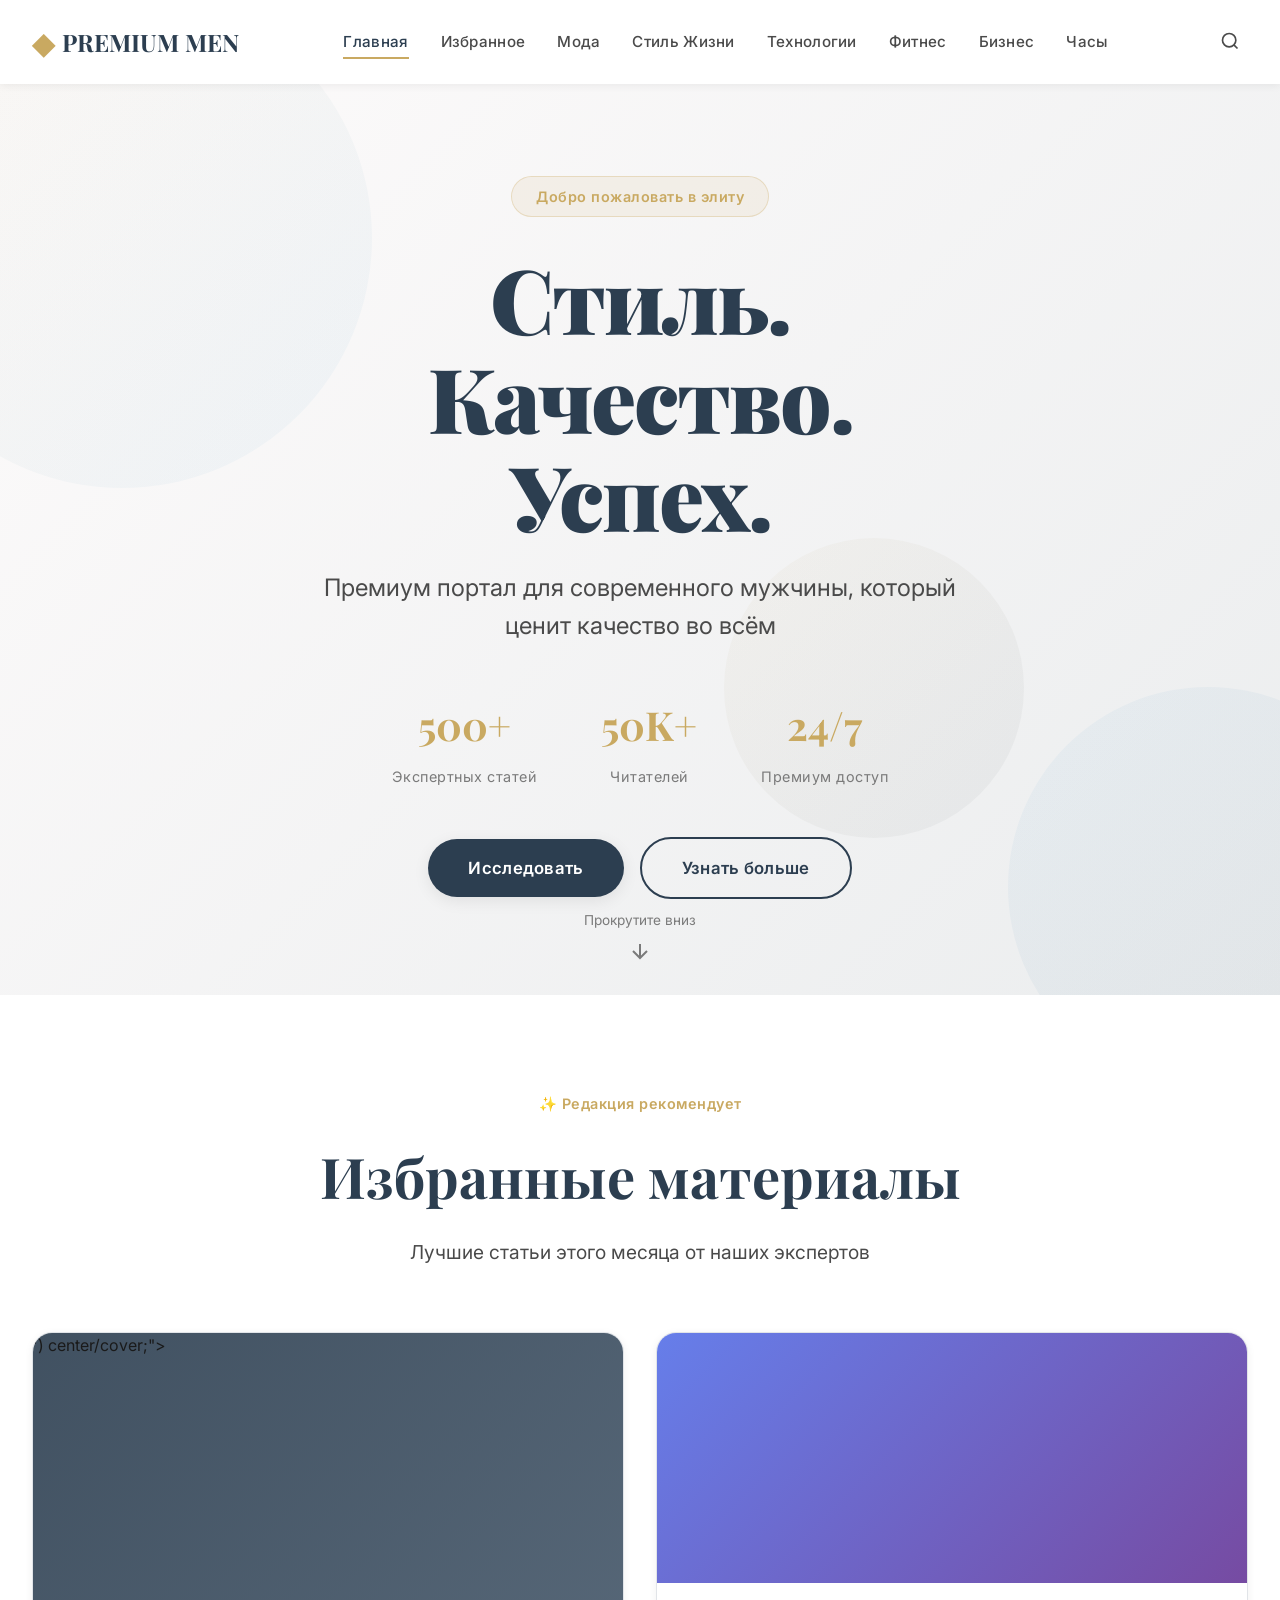
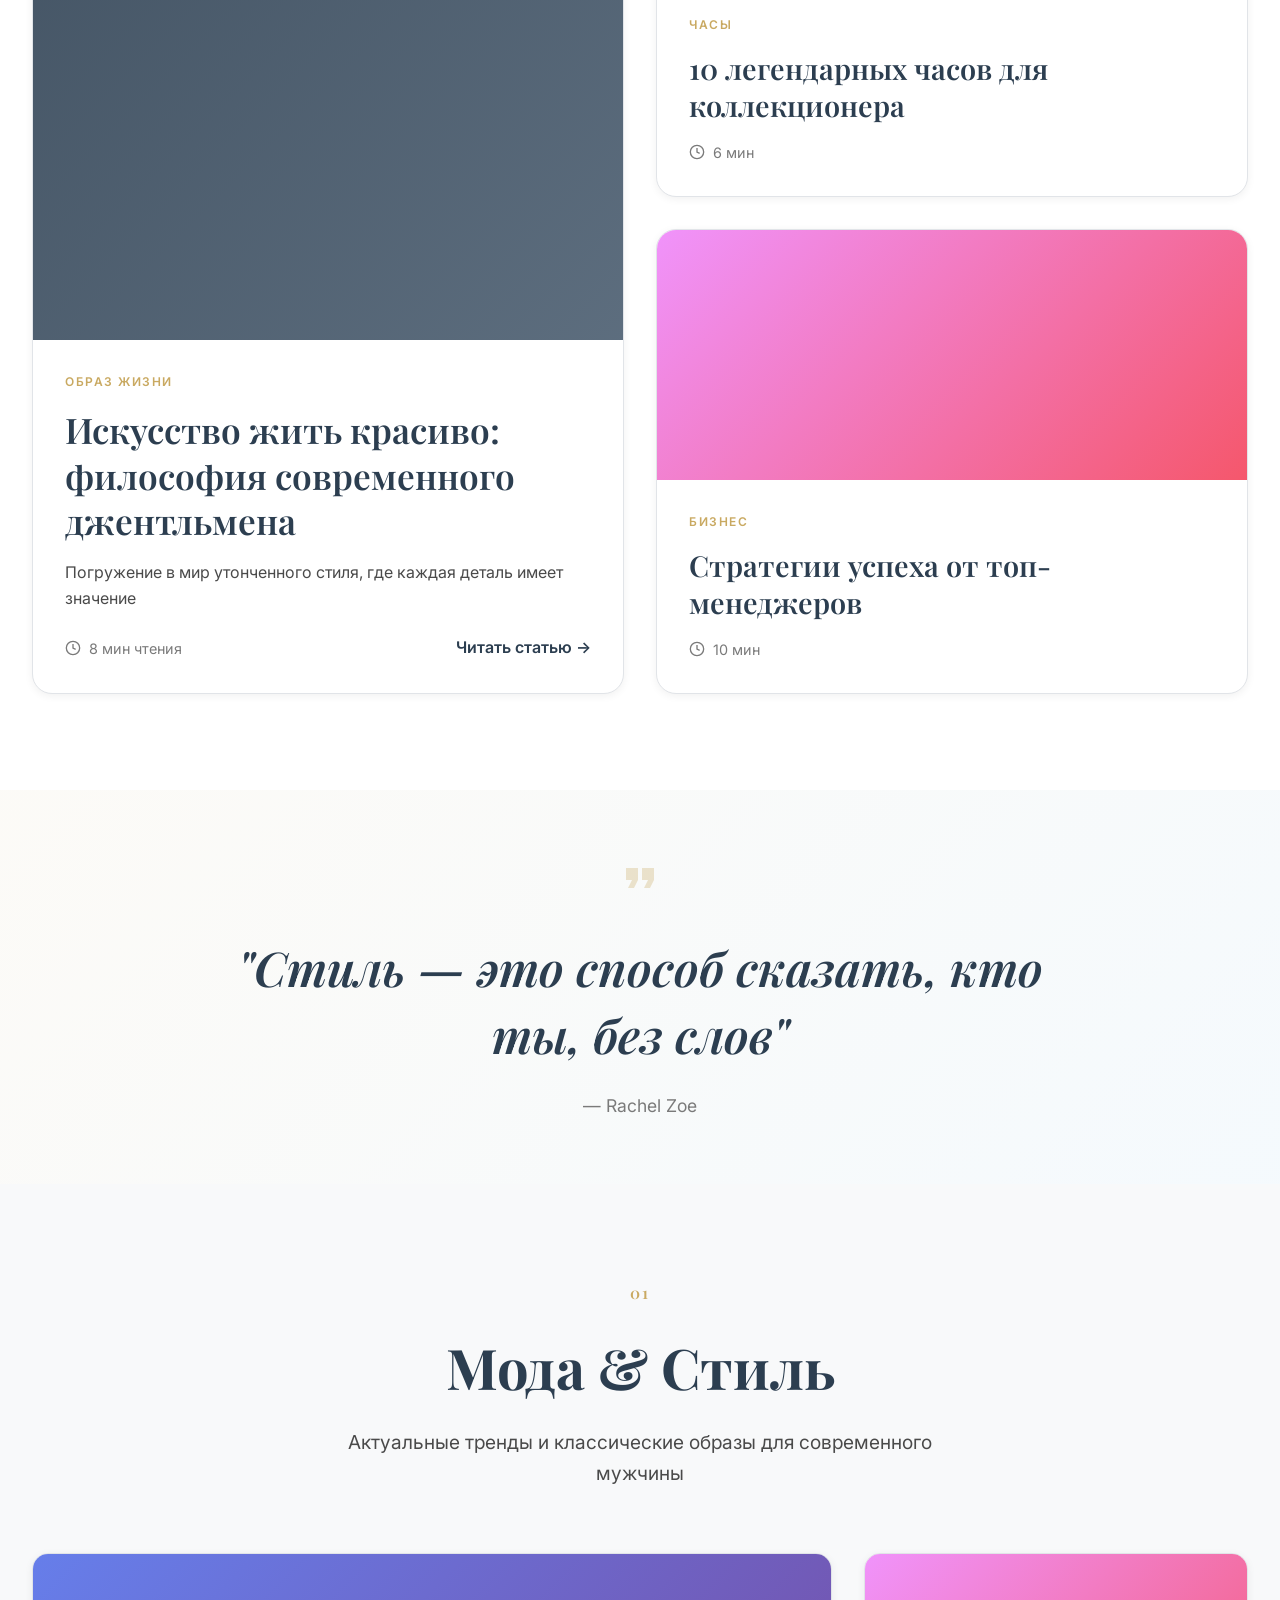
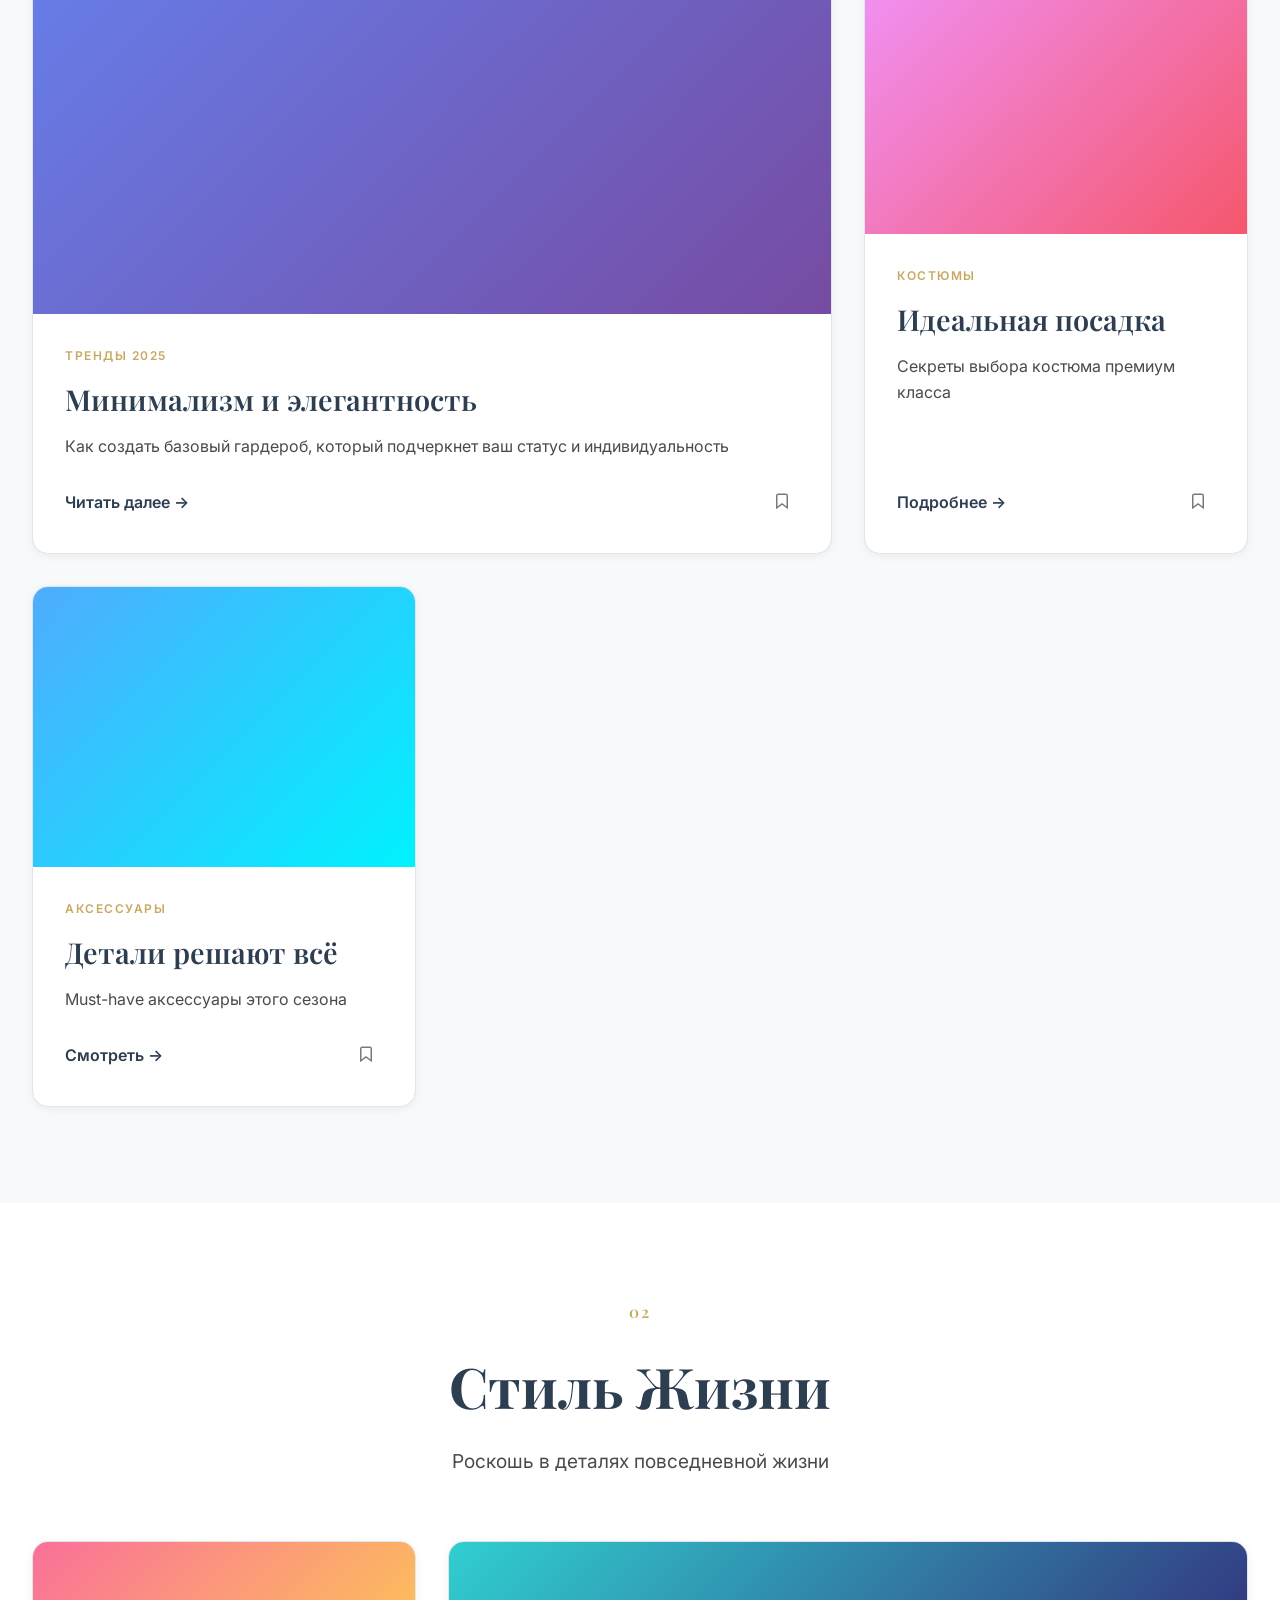
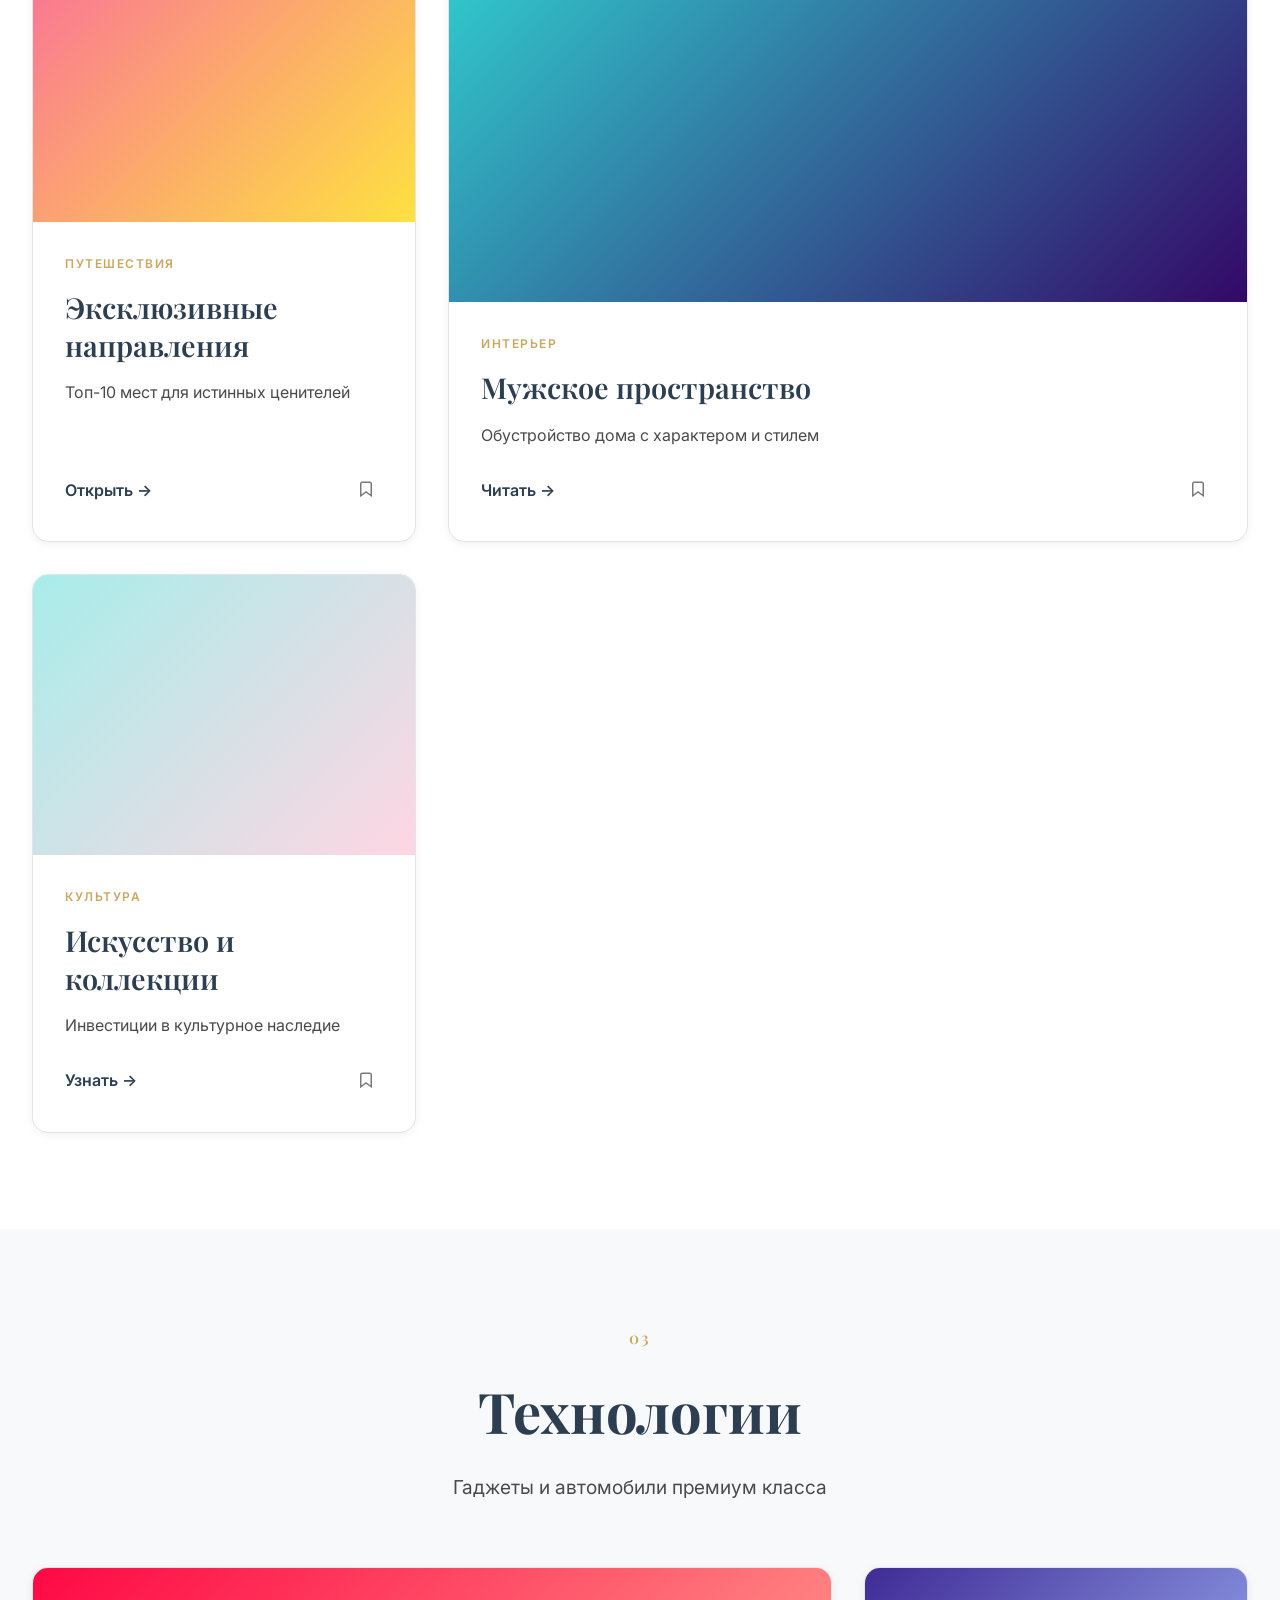
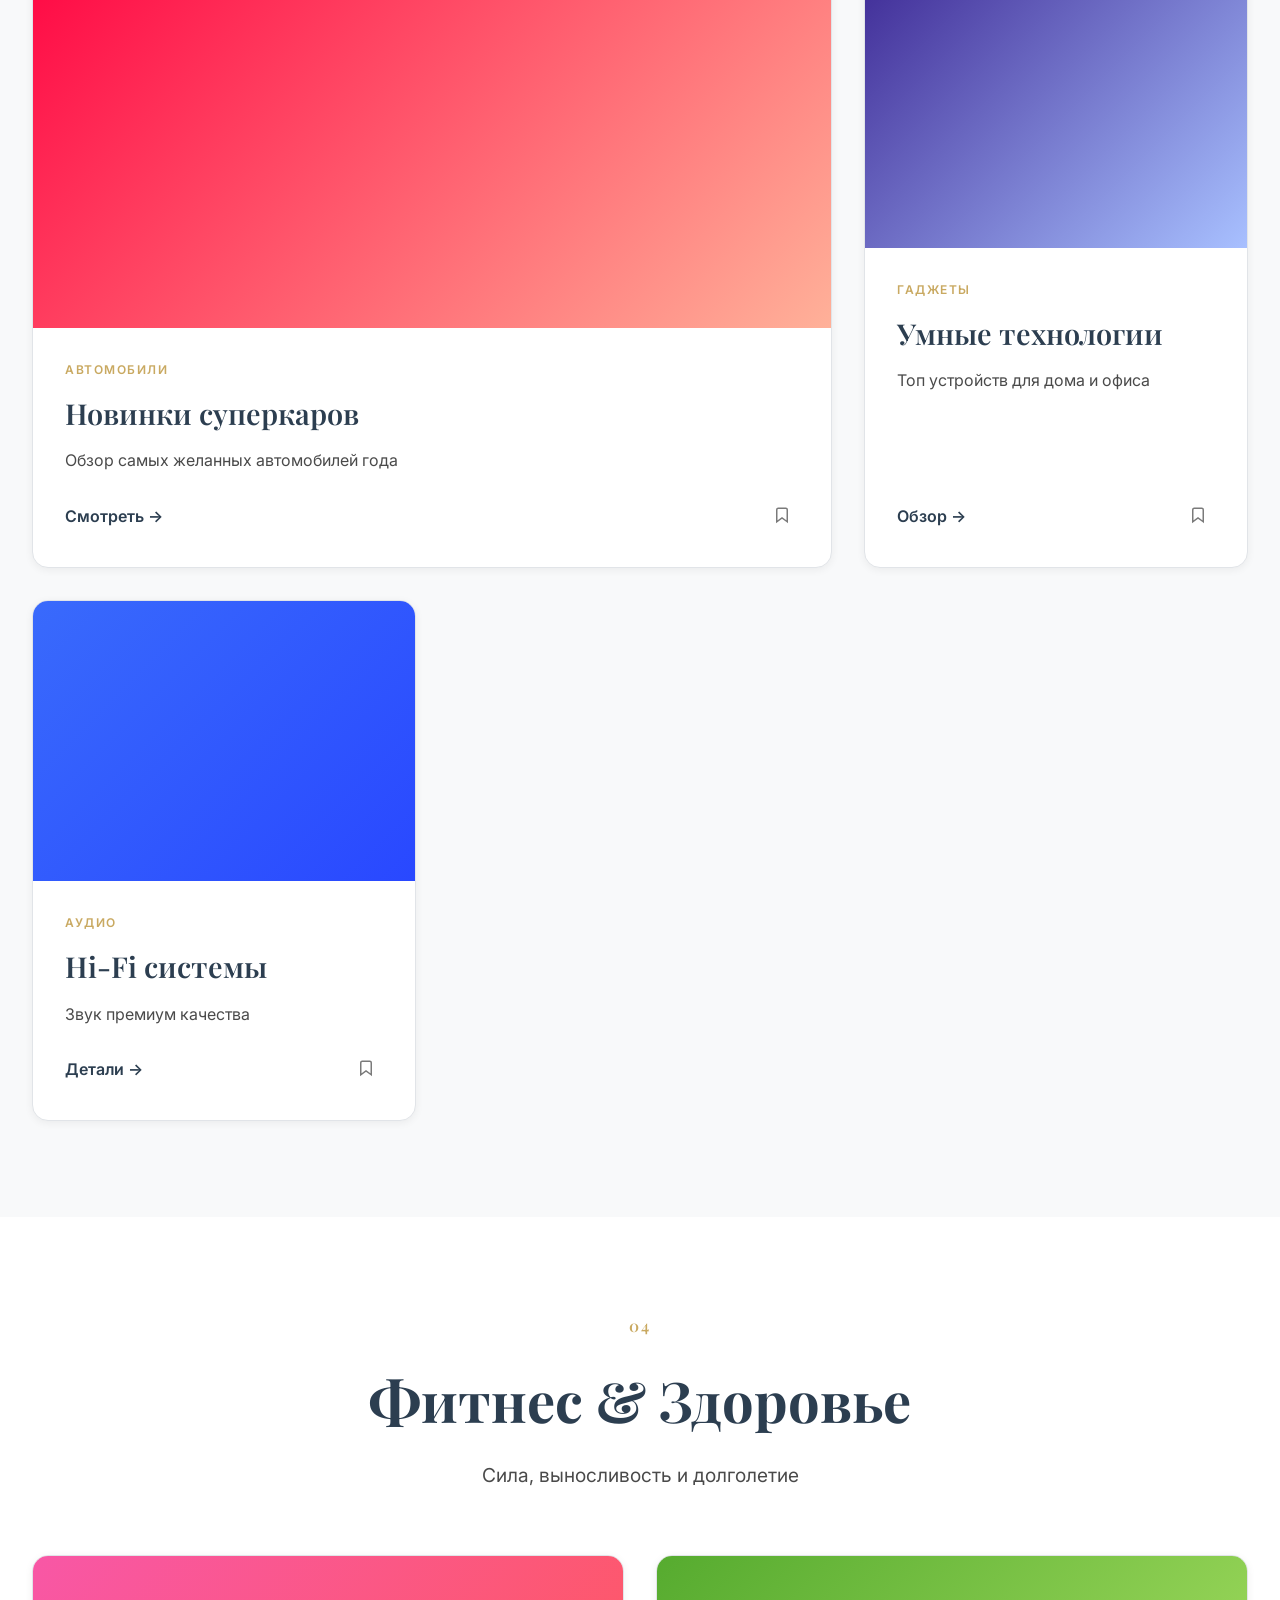
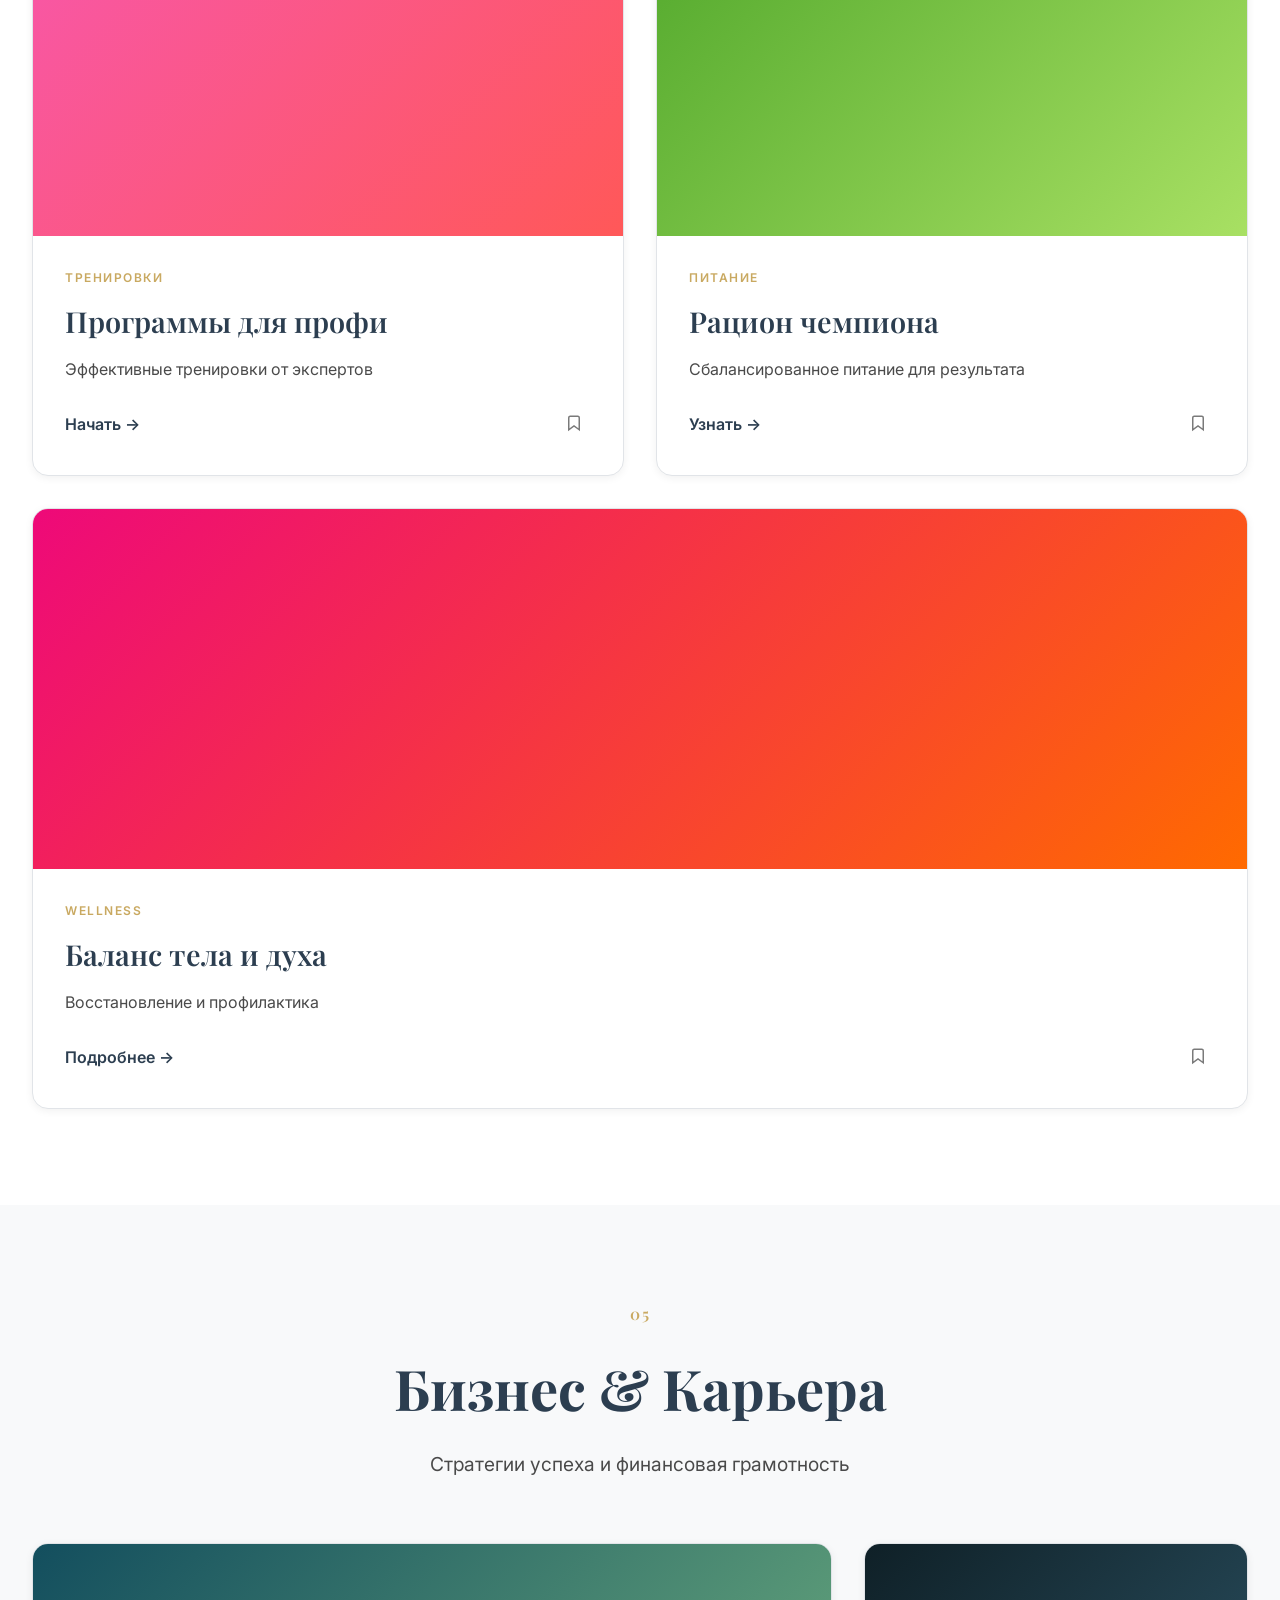
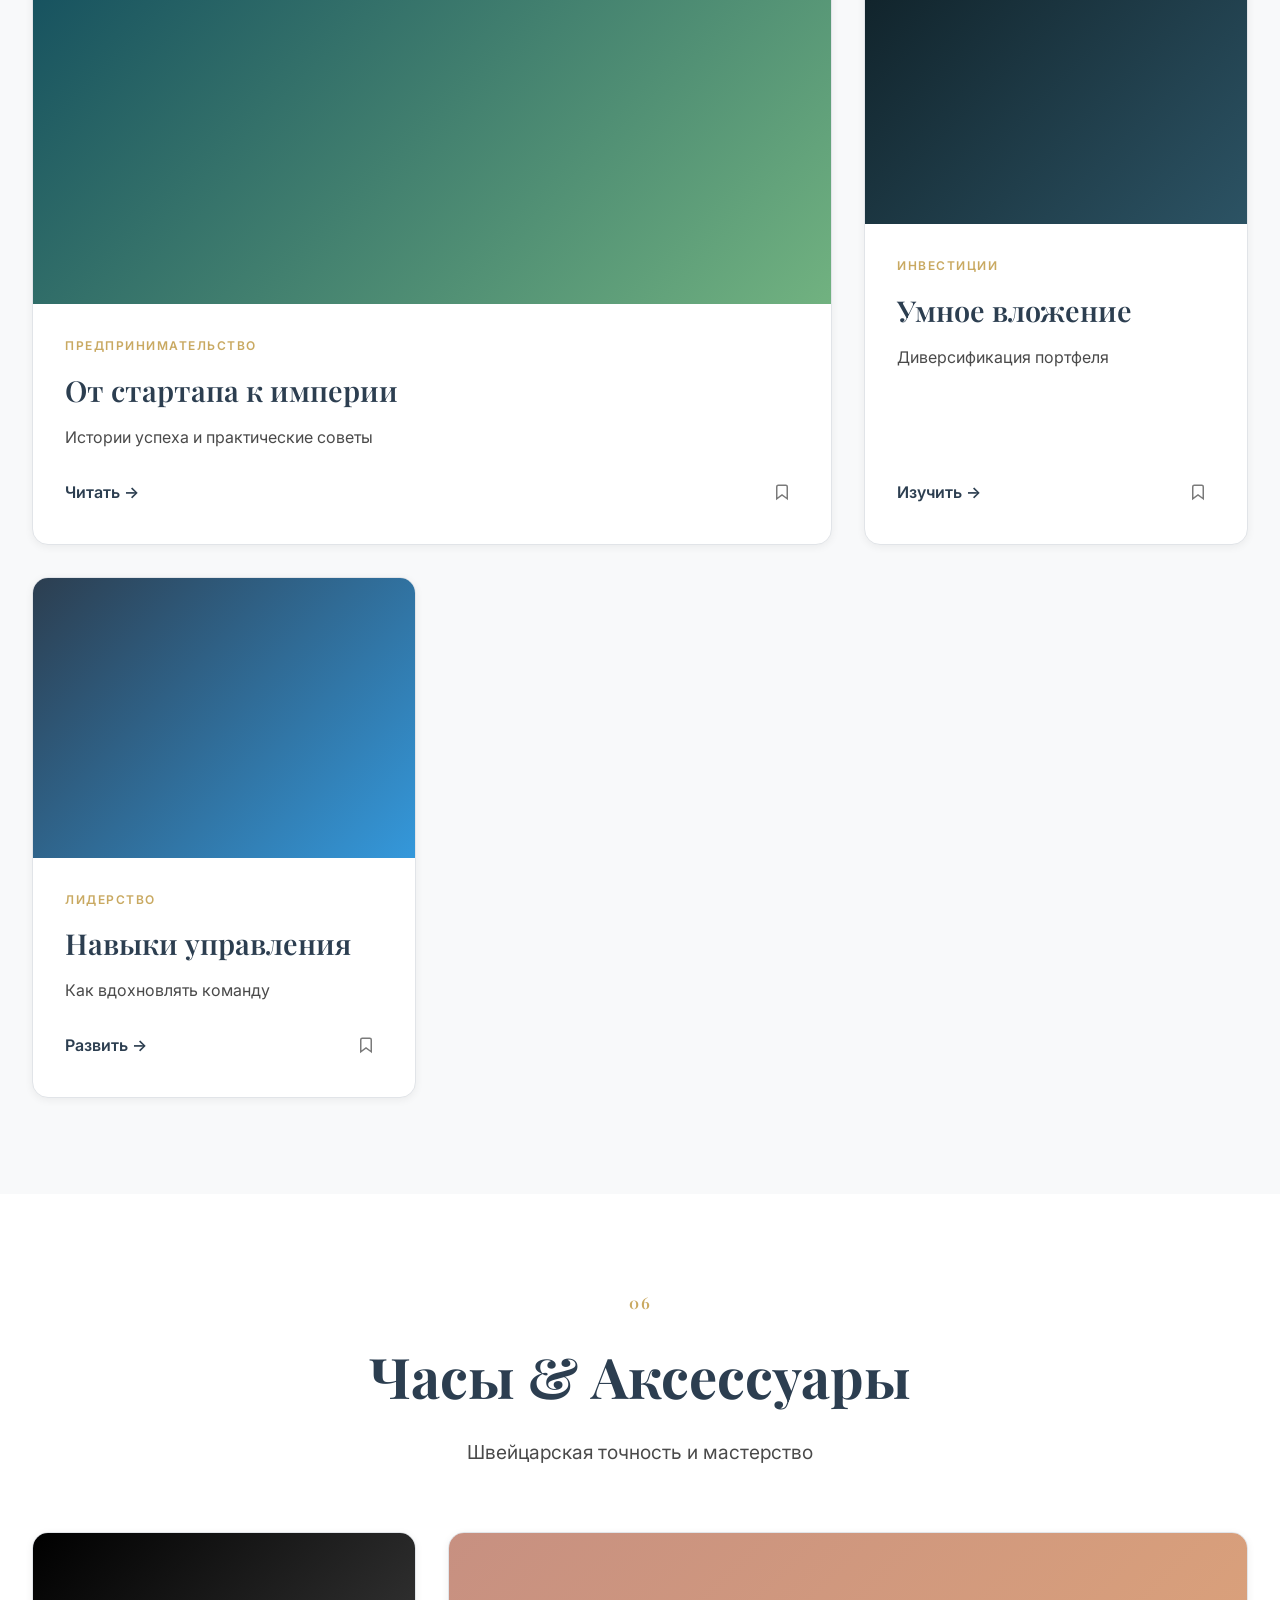
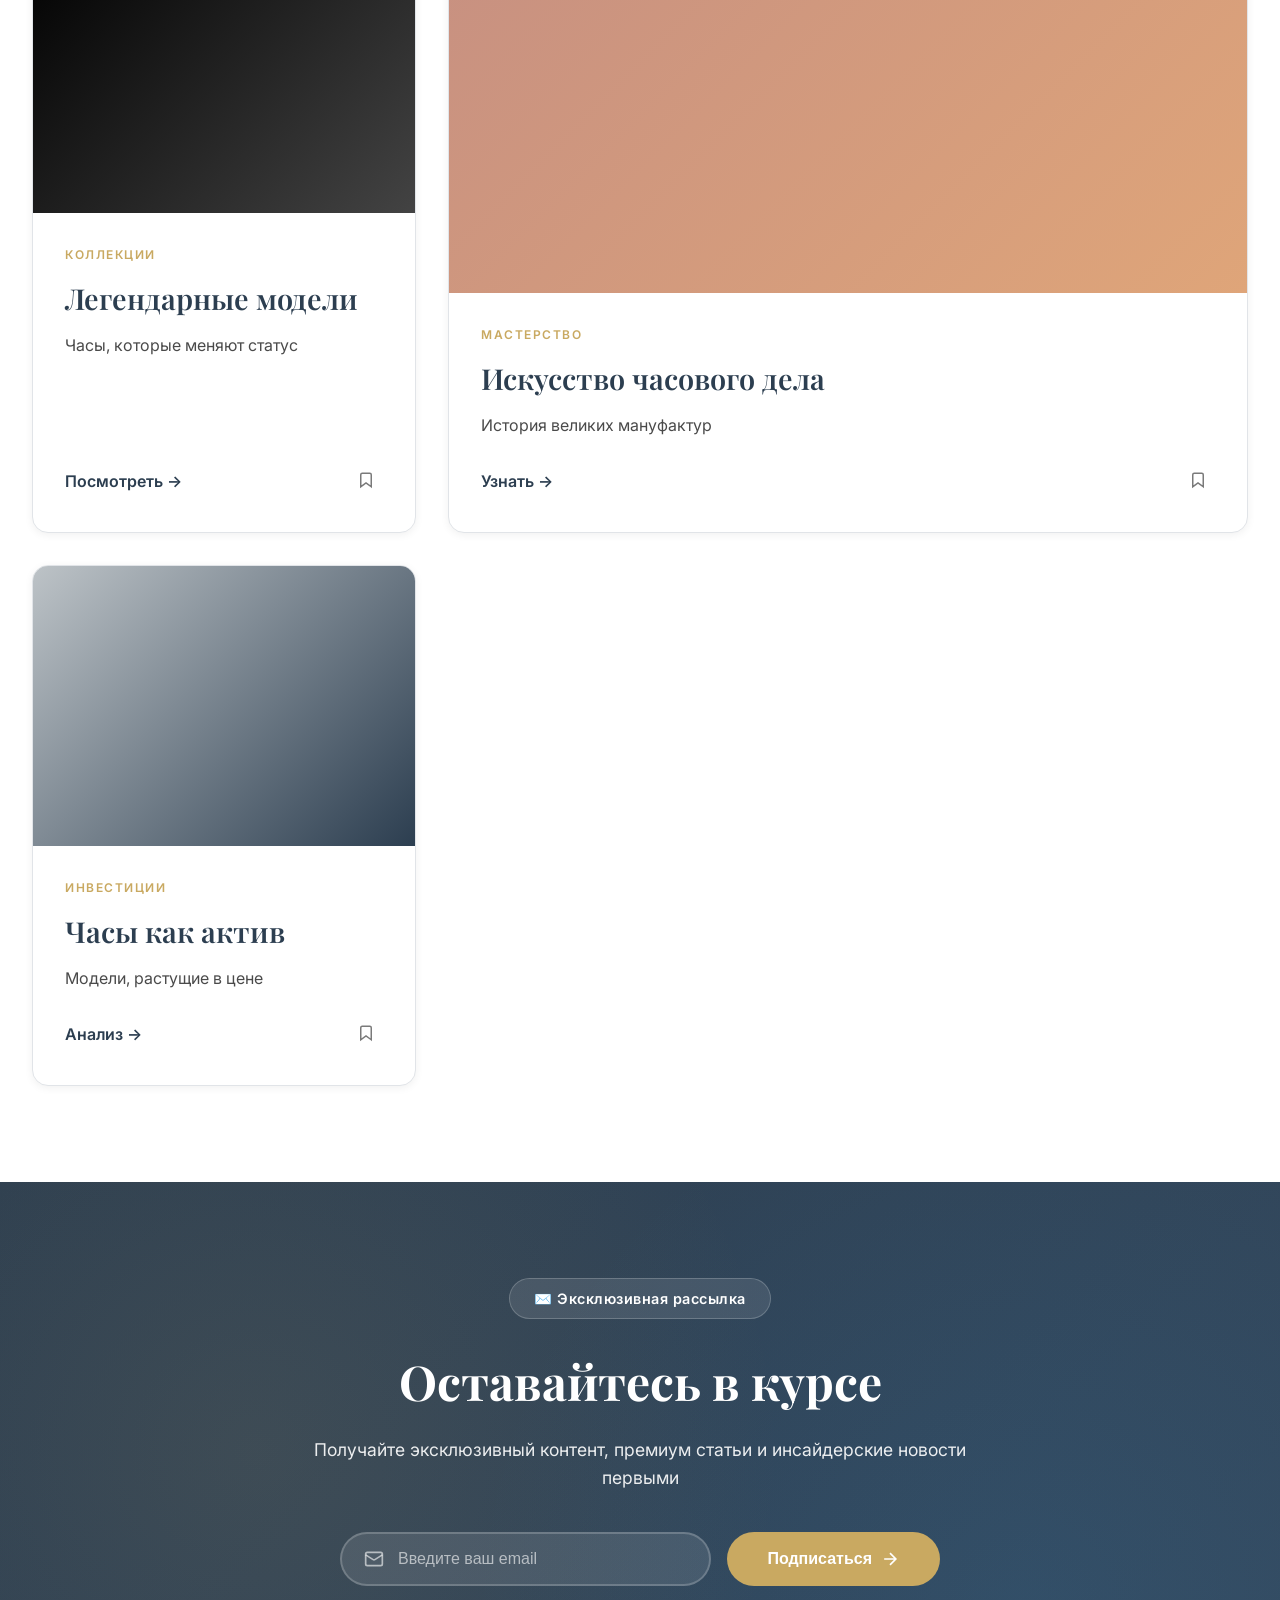
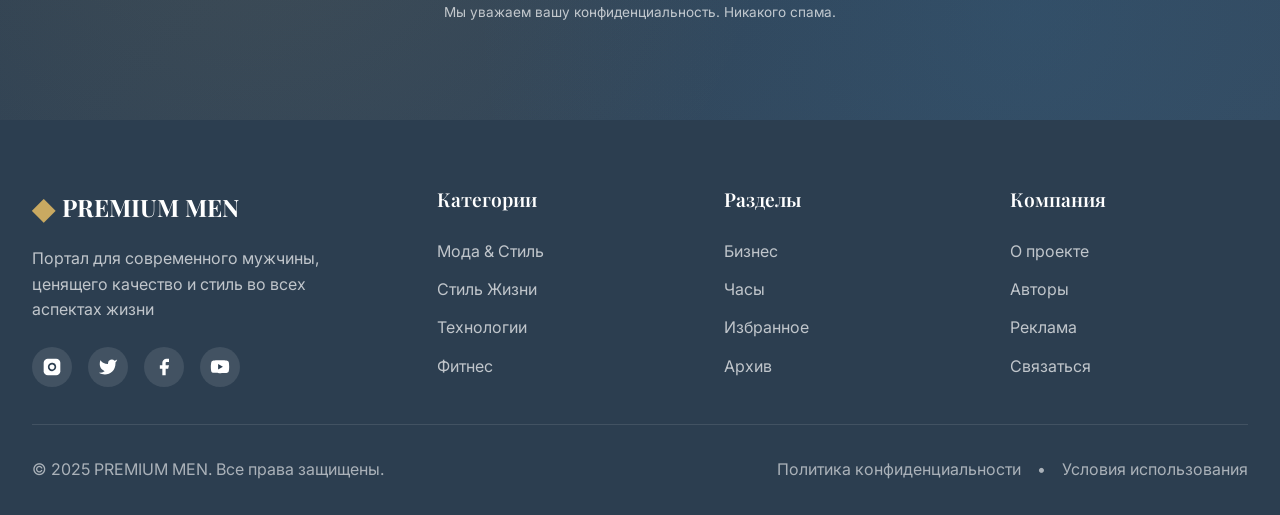
==== commit 794298ff: "🚀 Upgrade to Premium Men v2.0 - уровень 10/10 MAJOR IMPROVEMENTS - Полный редизайн до премиум уровня" ====
--- a/index.html
+++ b/index.html
@@ -3,23 +3,64 @@
 <head>
     <meta charset="UTF-8">
     <meta name="viewport" content="width=device-width, initial-scale=1.0">
-    <title>PREMIUM MEN - Стиль, Качество, Успех</title>
+
+    <!-- SEO Meta Tags -->
+    <title>PREMIUM MEN - Элитный Портал для Современного Мужчины | Стиль, Успех, Качество</title>
+    <meta name="description" content="Premium Men - эксклюзивный портал для успешных мужчин. Мода, технологии, бизнес, фитнес. Экспертные советы, премиум контент, актуальные тренды.">
+    <meta name="keywords" content="мужской стиль, премиум мода, бизнес советы, фитнес для мужчин, роскошь, успех, мужской портал">
+    <meta name="author" content="Premium Men">
+    <meta name="robots" content="index, follow">
+
+    <!-- Open Graph / Facebook -->
+    <meta property="og:type" content="website">
+    <meta property="og:url" content="https://premiummen.com/">
+    <meta property="og:title" content="PREMIUM MEN - Элитный Портал для Современного Мужчины">
+    <meta property="og:description" content="Эксклюзивный контент о стиле, успехе и качестве жизни для современного мужчины">
+    <meta property="og:image" content="https://premiummen.com/og-image.jpg">
+
+    <!-- Twitter -->
+    <meta property="twitter:card" content="summary_large_image">
+    <meta property="twitter:url" content="https://premiummen.com/">
+    <meta property="twitter:title" content="PREMIUM MEN - Элитный Портал для Современного Мужчины">
+    <meta property="twitter:description" content="Эксклюзивный контент о стиле, успехе и качестве жизни для современного мужчины">
+    <meta property="twitter:image" content="https://premiummen.com/twitter-image.jpg">
+
+    <!-- Favicon -->
+    <link rel="icon" type="image/png" sizes="32x32" href="data:image/svg+xml,<svg xmlns='http://www.w3.org/2000/svg' viewBox='0 0 100 100'><text y='0.9em' font-size='90'>◆</text></svg>">
+    <link rel="apple-touch-icon" href="data:image/svg+xml,<svg xmlns='http://www.w3.org/2000/svg' viewBox='0 0 100 100'><text y='0.9em' font-size='90'>◆</text></svg>">
+
+    <!-- Styles -->
     <link rel="stylesheet" href="styles.css">
     <link rel="preconnect" href="https://fonts.googleapis.com">
     <link rel="preconnect" href="https://fonts.gstatic.com" crossorigin>
-    <link href="https://fonts.googleapis.com/css2?family=Playfair+Display:wght@400;600;700&family=Inter:wght@300;400;500;600;700&display=swap" rel="stylesheet">
+    <link href="https://fonts.googleapis.com/css2?family=Playfair+Display:wght@400;600;700;900&family=Inter:wght@300;400;500;600;700;800&display=swap" rel="stylesheet">
+
+    <!-- Theme Color -->
+    <meta name="theme-color" content="#2c3e50">
 </head>
 <body>
+    <!-- Preloader -->
+    <div class="preloader" id="preloader">
+        <div class="preloader-content">
+            <div class="preloader-logo">
+                <span class="logo-icon animate-logo">◆</span>
+                <span class="logo-text">PREMIUM MEN</span>
+            </div>
+            <div class="preloader-spinner"></div>
+        </div>
+    </div>
+
     <!-- Navigation -->
-    <nav class="navbar">
+    <nav class="navbar" id="navbar">
         <div class="container">
             <div class="nav-content">
-                <div class="logo">
+                <a href="#home" class="logo">
                     <span class="logo-icon">◆</span>
                     <span class="logo-text">PREMIUM MEN</span>
-                </div>
+                </a>
                 <ul class="nav-menu" id="navMenu">
                     <li><a href="#home" class="nav-link active">Главная</a></li>
+                    <li><a href="#featured" class="nav-link">Избранное</a></li>
                     <li><a href="#fashion" class="nav-link">Мода</a></li>
                     <li><a href="#lifestyle" class="nav-link">Стиль Жизни</a></li>
                     <li><a href="#tech" class="nav-link">Технологии</a></li>
@@ -27,36 +68,141 @@
                     <li><a href="#business" class="nav-link">Бизнес</a></li>
                     <li><a href="#watches" class="nav-link">Часы</a></li>
                 </ul>
-                <button class="mobile-menu-toggle" id="mobileMenuToggle">
-                    <span></span>
-                    <span></span>
-                    <span></span>
-                </button>
+                <div class="nav-actions">
+                    <button class="search-btn" id="searchBtn" aria-label="Поиск">
+                        <svg width="20" height="20" viewBox="0 0 24 24" fill="none" stroke="currentColor" stroke-width="2">
+                            <circle cx="11" cy="11" r="8"></circle>
+                            <path d="m21 21-4.35-4.35"></path>
+                        </svg>
+                    </button>
+                    <button class="mobile-menu-toggle" id="mobileMenuToggle" aria-label="Меню">
+                        <span></span>
+                        <span></span>
+                        <span></span>
+                    </button>
+                </div>
             </div>
         </div>
     </nav>
 
     <!-- Hero Section -->
     <section id="home" class="hero">
+        <div class="hero-bg-shapes">
+            <div class="shape shape-1"></div>
+            <div class="shape shape-2"></div>
+            <div class="shape shape-3"></div>
+        </div>
         <div class="container">
             <div class="hero-content">
-                <h1 class="hero-title">Стиль. Качество. Успех.</h1>
-                <p class="hero-subtitle">Премиум портал для современного мужчины</p>
+                <span class="hero-badge">Добро пожаловать в элиту</span>
+                <h1 class="hero-title">
+                    <span class="title-line">Стиль.</span>
+                    <span class="title-line">Качество.</span>
+                    <span class="title-line">Успех.</span>
+                </h1>
+                <p class="hero-subtitle">Премиум портал для современного мужчины, который ценит качество во всём</p>
                 <div class="hero-stats">
-                    <div class="stat-item">
+                    <div class="stat-item" data-count="500">
                         <div class="stat-number">500+</div>
-                        <div class="stat-label">Статей</div>
-                    </div>
-                    <div class="stat-item">
+                        <div class="stat-label">Экспертных статей</div>
+                    </div>
+                    <div class="stat-item" data-count="50">
+                        <div class="stat-number">50K+</div>
+                        <div class="stat-label">Читателей</div>
+                    </div>
+                    <div class="stat-item" data-count="247">
                         <div class="stat-number">24/7</div>
-                        <div class="stat-label">Доступ</div>
-                    </div>
-                    <div class="stat-item">
-                        <div class="stat-number">Premium</div>
-                        <div class="stat-label">Контент</div>
+                        <div class="stat-label">Премиум доступ</div>
                     </div>
                 </div>
-                <a href="#fashion" class="cta-button">Исследовать</a>
+                <div class="hero-cta">
+                    <a href="#featured" class="cta-button cta-primary">Исследовать</a>
+                    <a href="#business" class="cta-button cta-secondary">Узнать больше</a>
+                </div>
+            </div>
+        </div>
+        <div class="hero-scroll-indicator">
+            <span>Прокрутите вниз</span>
+            <svg width="24" height="24" viewBox="0 0 24 24" fill="none" stroke="currentColor" stroke-width="2">
+                <path d="M12 5v14M19 12l-7 7-7-7"/>
+            </svg>
+        </div>
+    </section>
+
+    <!-- Featured Section -->
+    <section id="featured" class="featured-section">
+        <div class="container">
+            <div class="section-header">
+                <span class="section-label">✨ Редакция рекомендует</span>
+                <h2 class="section-title">Избранные материалы</h2>
+                <p class="section-description">Лучшие статьи этого месяца от наших экспертов</p>
+            </div>
+            <div class="featured-grid">
+                <article class="featured-card featured-main">
+                    <div class="featured-image" style="background: linear-gradient(135deg, rgba(44, 62, 80, 0.9) 0%, rgba(52, 73, 94, 0.8) 100%), url('data:image/svg+xml,<svg xmlns=\"http://www.w3.org/2000/svg\" viewBox=\"0 0 800 600\"><rect fill=\"%232c3e50\" width=\"800\" height=\"600\"/></svg>') center/cover;"></div>
+                    <div class="featured-content">
+                        <span class="featured-category">Образ жизни</span>
+                        <h3 class="featured-title">Искусство жить красиво: философия современного джентльмена</h3>
+                        <p class="featured-excerpt">Погружение в мир утонченного стиля, где каждая деталь имеет значение</p>
+                        <div class="featured-meta">
+                            <span class="meta-reading-time">
+                                <svg width="16" height="16" viewBox="0 0 24 24" fill="none" stroke="currentColor" stroke-width="2">
+                                    <circle cx="12" cy="12" r="10"></circle>
+                                    <path d="M12 6v6l4 2"></path>
+                                </svg>
+                                8 мин чтения
+                            </span>
+                            <a href="#" class="featured-link">Читать статью →</a>
+                        </div>
+                    </div>
+                </article>
+                <article class="featured-card">
+                    <div class="featured-image" style="background: linear-gradient(135deg, #667eea 0%, #764ba2 100%);"></div>
+                    <div class="featured-content">
+                        <span class="featured-category">Часы</span>
+                        <h3 class="featured-title">10 легендарных часов для коллекционера</h3>
+                        <div class="featured-meta">
+                            <span class="meta-reading-time">
+                                <svg width="16" height="16" viewBox="0 0 24 24" fill="none" stroke="currentColor" stroke-width="2">
+                                    <circle cx="12" cy="12" r="10"></circle>
+                                    <path d="M12 6v6l4 2"></path>
+                                </svg>
+                                6 мин
+                            </span>
+                        </div>
+                    </div>
+                </article>
+                <article class="featured-card">
+                    <div class="featured-image" style="background: linear-gradient(135deg, #f093fb 0%, #f5576c 100%);"></div>
+                    <div class="featured-content">
+                        <span class="featured-category">Бизнес</span>
+                        <h3 class="featured-title">Стратегии успеха от топ-менеджеров</h3>
+                        <div class="featured-meta">
+                            <span class="meta-reading-time">
+                                <svg width="16" height="16" viewBox="0 0 24 24" fill="none" stroke="currentColor" stroke-width="2">
+                                    <circle cx="12" cy="12" r="10"></circle>
+                                    <path d="M12 6v6l4 2"></path>
+                                </svg>
+                                10 мин
+                            </span>
+                        </div>
+                    </div>
+                </article>
+            </div>
+        </div>
+    </section>
+
+    <!-- Quote Section -->
+    <section class="quote-section">
+        <div class="container">
+            <div class="quote-content">
+                <svg class="quote-icon" width="48" height="48" viewBox="0 0 24 24" fill="currentColor">
+                    <path d="M6 17h3l2-4V7H5v6h3zm8 0h3l2-4V7h-6v6h3z"/>
+                </svg>
+                <blockquote class="quote-text">
+                    "Стиль — это способ сказать, кто ты, без слов"
+                </blockquote>
+                <cite class="quote-author">— Rachel Zoe</cite>
             </div>
         </div>
     </section>
@@ -71,30 +217,60 @@
             </div>
             <div class="cards-grid">
                 <article class="card card-large">
-                    <div class="card-image" style="background: linear-gradient(135deg, #667eea 0%, #764ba2 100%);"></div>
+                    <div class="card-image-wrapper">
+                        <div class="card-image" style="background: linear-gradient(135deg, #667eea 0%, #764ba2 100%);"></div>
+                        <div class="card-overlay"></div>
+                    </div>
                     <div class="card-content">
                         <span class="card-tag">Тренды 2025</span>
                         <h3 class="card-title">Минимализм и элегантность</h3>
-                        <p class="card-text">Как создать базовый гардероб, который подчеркнет ваш статус</p>
-                        <a href="#" class="card-link">Читать далее →</a>
-                    </div>
-                </article>
-                <article class="card">
-                    <div class="card-image" style="background: linear-gradient(135deg, #f093fb 0%, #f5576c 100%);"></div>
+                        <p class="card-text">Как создать базовый гардероб, который подчеркнет ваш статус и индивидуальность</p>
+                        <div class="card-footer">
+                            <a href="#" class="card-link">Читать далее →</a>
+                            <button class="card-bookmark" aria-label="Сохранить">
+                                <svg width="18" height="18" viewBox="0 0 24 24" fill="none" stroke="currentColor" stroke-width="2">
+                                    <path d="M19 21l-7-5-7 5V5a2 2 0 0 1 2-2h10a2 2 0 0 1 2 2z"/>
+                                </svg>
+                            </button>
+                        </div>
+                    </div>
+                </article>
+                <article class="card">
+                    <div class="card-image-wrapper">
+                        <div class="card-image" style="background: linear-gradient(135deg, #f093fb 0%, #f5576c 100%);"></div>
+                        <div class="card-overlay"></div>
+                    </div>
                     <div class="card-content">
                         <span class="card-tag">Костюмы</span>
                         <h3 class="card-title">Идеальная посадка</h3>
                         <p class="card-text">Секреты выбора костюма премиум класса</p>
-                        <a href="#" class="card-link">Подробнее →</a>
-                    </div>
-                </article>
-                <article class="card">
-                    <div class="card-image" style="background: linear-gradient(135deg, #4facfe 0%, #00f2fe 100%);"></div>
+                        <div class="card-footer">
+                            <a href="#" class="card-link">Подробнее →</a>
+                            <button class="card-bookmark" aria-label="Сохранить">
+                                <svg width="18" height="18" viewBox="0 0 24 24" fill="none" stroke="currentColor" stroke-width="2">
+                                    <path d="M19 21l-7-5-7 5V5a2 2 0 0 1 2-2h10a2 2 0 0 1 2 2z"/>
+                                </svg>
+                            </button>
+                        </div>
+                    </div>
+                </article>
+                <article class="card">
+                    <div class="card-image-wrapper">
+                        <div class="card-image" style="background: linear-gradient(135deg, #4facfe 0%, #00f2fe 100%);"></div>
+                        <div class="card-overlay"></div>
+                    </div>
                     <div class="card-content">
                         <span class="card-tag">Аксессуары</span>
                         <h3 class="card-title">Детали решают всё</h3>
                         <p class="card-text">Must-have аксессуары этого сезона</p>
-                        <a href="#" class="card-link">Смотреть →</a>
+                        <div class="card-footer">
+                            <a href="#" class="card-link">Смотреть →</a>
+                            <button class="card-bookmark" aria-label="Сохранить">
+                                <svg width="18" height="18" viewBox="0 0 24 24" fill="none" stroke="currentColor" stroke-width="2">
+                                    <path d="M19 21l-7-5-7 5V5a2 2 0 0 1 2-2h10a2 2 0 0 1 2 2z"/>
+                                </svg>
+                            </button>
+                        </div>
                     </div>
                 </article>
             </div>
@@ -111,30 +287,60 @@
             </div>
             <div class="cards-grid">
                 <article class="card">
-                    <div class="card-image" style="background: linear-gradient(135deg, #fa709a 0%, #fee140 100%);"></div>
+                    <div class="card-image-wrapper">
+                        <div class="card-image" style="background: linear-gradient(135deg, #fa709a 0%, #fee140 100%);"></div>
+                        <div class="card-overlay"></div>
+                    </div>
                     <div class="card-content">
                         <span class="card-tag">Путешествия</span>
                         <h3 class="card-title">Эксклюзивные направления</h3>
                         <p class="card-text">Топ-10 мест для истинных ценителей</p>
-                        <a href="#" class="card-link">Открыть →</a>
+                        <div class="card-footer">
+                            <a href="#" class="card-link">Открыть →</a>
+                            <button class="card-bookmark" aria-label="Сохранить">
+                                <svg width="18" height="18" viewBox="0 0 24 24" fill="none" stroke="currentColor" stroke-width="2">
+                                    <path d="M19 21l-7-5-7 5V5a2 2 0 0 1 2-2h10a2 2 0 0 1 2 2z"/>
+                                </svg>
+                            </button>
+                        </div>
                     </div>
                 </article>
                 <article class="card card-large">
-                    <div class="card-image" style="background: linear-gradient(135deg, #30cfd0 0%, #330867 100%);"></div>
+                    <div class="card-image-wrapper">
+                        <div class="card-image" style="background: linear-gradient(135deg, #30cfd0 0%, #330867 100%);"></div>
+                        <div class="card-overlay"></div>
+                    </div>
                     <div class="card-content">
                         <span class="card-tag">Интерьер</span>
                         <h3 class="card-title">Мужское пространство</h3>
                         <p class="card-text">Обустройство дома с характером и стилем</p>
-                        <a href="#" class="card-link">Читать →</a>
-                    </div>
-                </article>
-                <article class="card">
-                    <div class="card-image" style="background: linear-gradient(135deg, #a8edea 0%, #fed6e3 100%);"></div>
+                        <div class="card-footer">
+                            <a href="#" class="card-link">Читать →</a>
+                            <button class="card-bookmark" aria-label="Сохранить">
+                                <svg width="18" height="18" viewBox="0 0 24 24" fill="none" stroke="currentColor" stroke-width="2">
+                                    <path d="M19 21l-7-5-7 5V5a2 2 0 0 1 2-2h10a2 2 0 0 1 2 2z"/>
+                                </svg>
+                            </button>
+                        </div>
+                    </div>
+                </article>
+                <article class="card">
+                    <div class="card-image-wrapper">
+                        <div class="card-image" style="background: linear-gradient(135deg, #a8edea 0%, #fed6e3 100%);"></div>
+                        <div class="card-overlay"></div>
+                    </div>
                     <div class="card-content">
                         <span class="card-tag">Культура</span>
                         <h3 class="card-title">Искусство и коллекции</h3>
                         <p class="card-text">Инвестиции в культурное наследие</p>
-                        <a href="#" class="card-link">Узнать →</a>
+                        <div class="card-footer">
+                            <a href="#" class="card-link">Узнать →</a>
+                            <button class="card-bookmark" aria-label="Сохранить">
+                                <svg width="18" height="18" viewBox="0 0 24 24" fill="none" stroke="currentColor" stroke-width="2">
+                                    <path d="M19 21l-7-5-7 5V5a2 2 0 0 1 2-2h10a2 2 0 0 1 2 2z"/>
+                                </svg>
+                            </button>
+                        </div>
                     </div>
                 </article>
             </div>
@@ -151,30 +357,60 @@
             </div>
             <div class="cards-grid">
                 <article class="card card-large">
-                    <div class="card-image" style="background: linear-gradient(135deg, #ff0844 0%, #ffb199 100%);"></div>
+                    <div class="card-image-wrapper">
+                        <div class="card-image" style="background: linear-gradient(135deg, #ff0844 0%, #ffb199 100%);"></div>
+                        <div class="card-overlay"></div>
+                    </div>
                     <div class="card-content">
                         <span class="card-tag">Автомобили</span>
                         <h3 class="card-title">Новинки суперкаров</h3>
                         <p class="card-text">Обзор самых желанных автомобилей года</p>
-                        <a href="#" class="card-link">Смотреть →</a>
-                    </div>
-                </article>
-                <article class="card">
-                    <div class="card-image" style="background: linear-gradient(135deg, #3f2b96 0%, #a8c0ff 100%);"></div>
+                        <div class="card-footer">
+                            <a href="#" class="card-link">Смотреть →</a>
+                            <button class="card-bookmark" aria-label="Сохранить">
+                                <svg width="18" height="18" viewBox="0 0 24 24" fill="none" stroke="currentColor" stroke-width="2">
+                                    <path d="M19 21l-7-5-7 5V5a2 2 0 0 1 2-2h10a2 2 0 0 1 2 2z"/>
+                                </svg>
+                            </button>
+                        </div>
+                    </div>
+                </article>
+                <article class="card">
+                    <div class="card-image-wrapper">
+                        <div class="card-image" style="background: linear-gradient(135deg, #3f2b96 0%, #a8c0ff 100%);"></div>
+                        <div class="card-overlay"></div>
+                    </div>
                     <div class="card-content">
                         <span class="card-tag">Гаджеты</span>
                         <h3 class="card-title">Умные технологии</h3>
                         <p class="card-text">Топ устройств для дома и офиса</p>
-                        <a href="#" class="card-link">Обзор →</a>
-                    </div>
-                </article>
-                <article class="card">
-                    <div class="card-image" style="background: linear-gradient(135deg, #396afc 0%, #2948ff 100%);"></div>
+                        <div class="card-footer">
+                            <a href="#" class="card-link">Обзор →</a>
+                            <button class="card-bookmark" aria-label="Сохранить">
+                                <svg width="18" height="18" viewBox="0 0 24 24" fill="none" stroke="currentColor" stroke-width="2">
+                                    <path d="M19 21l-7-5-7 5V5a2 2 0 0 1 2-2h10a2 2 0 0 1 2 2z"/>
+                                </svg>
+                            </button>
+                        </div>
+                    </div>
+                </article>
+                <article class="card">
+                    <div class="card-image-wrapper">
+                        <div class="card-image" style="background: linear-gradient(135deg, #396afc 0%, #2948ff 100%);"></div>
+                        <div class="card-overlay"></div>
+                    </div>
                     <div class="card-content">
                         <span class="card-tag">Аудио</span>
                         <h3 class="card-title">Hi-Fi системы</h3>
                         <p class="card-text">Звук премиум качества</p>
-                        <a href="#" class="card-link">Детали →</a>
+                        <div class="card-footer">
+                            <a href="#" class="card-link">Детали →</a>
+                            <button class="card-bookmark" aria-label="Сохранить">
+                                <svg width="18" height="18" viewBox="0 0 24 24" fill="none" stroke="currentColor" stroke-width="2">
+                                    <path d="M19 21l-7-5-7 5V5a2 2 0 0 1 2-2h10a2 2 0 0 1 2 2z"/>
+                                </svg>
+                            </button>
+                        </div>
                     </div>
                 </article>
             </div>
@@ -191,30 +427,60 @@
             </div>
             <div class="cards-grid">
                 <article class="card">
-                    <div class="card-image" style="background: linear-gradient(135deg, #f857a6 0%, #ff5858 100%);"></div>
+                    <div class="card-image-wrapper">
+                        <div class="card-image" style="background: linear-gradient(135deg, #f857a6 0%, #ff5858 100%);"></div>
+                        <div class="card-overlay"></div>
+                    </div>
                     <div class="card-content">
                         <span class="card-tag">Тренировки</span>
                         <h3 class="card-title">Программы для профи</h3>
                         <p class="card-text">Эффективные тренировки от экспертов</p>
-                        <a href="#" class="card-link">Начать →</a>
-                    </div>
-                </article>
-                <article class="card">
-                    <div class="card-image" style="background: linear-gradient(135deg, #56ab2f 0%, #a8e063 100%);"></div>
+                        <div class="card-footer">
+                            <a href="#" class="card-link">Начать →</a>
+                            <button class="card-bookmark" aria-label="Сохранить">
+                                <svg width="18" height="18" viewBox="0 0 24 24" fill="none" stroke="currentColor" stroke-width="2">
+                                    <path d="M19 21l-7-5-7 5V5a2 2 0 0 1 2-2h10a2 2 0 0 1 2 2z"/>
+                                </svg>
+                            </button>
+                        </div>
+                    </div>
+                </article>
+                <article class="card">
+                    <div class="card-image-wrapper">
+                        <div class="card-image" style="background: linear-gradient(135deg, #56ab2f 0%, #a8e063 100%);"></div>
+                        <div class="card-overlay"></div>
+                    </div>
                     <div class="card-content">
                         <span class="card-tag">Питание</span>
                         <h3 class="card-title">Рацион чемпиона</h3>
                         <p class="card-text">Сбалансированное питание для результата</p>
-                        <a href="#" class="card-link">Узнать →</a>
+                        <div class="card-footer">
+                            <a href="#" class="card-link">Узнать →</a>
+                            <button class="card-bookmark" aria-label="Сохранить">
+                                <svg width="18" height="18" viewBox="0 0 24 24" fill="none" stroke="currentColor" stroke-width="2">
+                                    <path d="M19 21l-7-5-7 5V5a2 2 0 0 1 2-2h10a2 2 0 0 1 2 2z"/>
+                                </svg>
+                            </button>
+                        </div>
                     </div>
                 </article>
                 <article class="card card-large">
-                    <div class="card-image" style="background: linear-gradient(135deg, #ee0979 0%, #ff6a00 100%);"></div>
+                    <div class="card-image-wrapper">
+                        <div class="card-image" style="background: linear-gradient(135deg, #ee0979 0%, #ff6a00 100%);"></div>
+                        <div class="card-overlay"></div>
+                    </div>
                     <div class="card-content">
                         <span class="card-tag">Wellness</span>
                         <h3 class="card-title">Баланс тела и духа</h3>
                         <p class="card-text">Восстановление и профилактика</p>
-                        <a href="#" class="card-link">Подробнее →</a>
+                        <div class="card-footer">
+                            <a href="#" class="card-link">Подробнее →</a>
+                            <button class="card-bookmark" aria-label="Сохранить">
+                                <svg width="18" height="18" viewBox="0 0 24 24" fill="none" stroke="currentColor" stroke-width="2">
+                                    <path d="M19 21l-7-5-7 5V5a2 2 0 0 1 2-2h10a2 2 0 0 1 2 2z"/>
+                                </svg>
+                            </button>
+                        </div>
                     </div>
                 </article>
             </div>
@@ -231,30 +497,60 @@
             </div>
             <div class="cards-grid">
                 <article class="card card-large">
-                    <div class="card-image" style="background: linear-gradient(135deg, #134e5e 0%, #71b280 100%);"></div>
+                    <div class="card-image-wrapper">
+                        <div class="card-image" style="background: linear-gradient(135deg, #134e5e 0%, #71b280 100%);"></div>
+                        <div class="card-overlay"></div>
+                    </div>
                     <div class="card-content">
                         <span class="card-tag">Предпринимательство</span>
                         <h3 class="card-title">От стартапа к империи</h3>
                         <p class="card-text">Истории успеха и практические советы</p>
-                        <a href="#" class="card-link">Читать →</a>
-                    </div>
-                </article>
-                <article class="card">
-                    <div class="card-image" style="background: linear-gradient(135deg, #0f2027 0%, #2c5364 100%);"></div>
+                        <div class="card-footer">
+                            <a href="#" class="card-link">Читать →</a>
+                            <button class="card-bookmark" aria-label="Сохранить">
+                                <svg width="18" height="18" viewBox="0 0 24 24" fill="none" stroke="currentColor" stroke-width="2">
+                                    <path d="M19 21l-7-5-7 5V5a2 2 0 0 1 2-2h10a2 2 0 0 1 2 2z"/>
+                                </svg>
+                            </button>
+                        </div>
+                    </div>
+                </article>
+                <article class="card">
+                    <div class="card-image-wrapper">
+                        <div class="card-image" style="background: linear-gradient(135deg, #0f2027 0%, #2c5364 100%);"></div>
+                        <div class="card-overlay"></div>
+                    </div>
                     <div class="card-content">
                         <span class="card-tag">Инвестиции</span>
                         <h3 class="card-title">Умное вложение</h3>
                         <p class="card-text">Диверсификация портфеля</p>
-                        <a href="#" class="card-link">Изучить →</a>
-                    </div>
-                </article>
-                <article class="card">
-                    <div class="card-image" style="background: linear-gradient(135deg, #2c3e50 0%, #3498db 100%);"></div>
+                        <div class="card-footer">
+                            <a href="#" class="card-link">Изучить →</a>
+                            <button class="card-bookmark" aria-label="Сохранить">
+                                <svg width="18" height="18" viewBox="0 0 24 24" fill="none" stroke="currentColor" stroke-width="2">
+                                    <path d="M19 21l-7-5-7 5V5a2 2 0 0 1 2-2h10a2 2 0 0 1 2 2z"/>
+                                </svg>
+                            </button>
+                        </div>
+                    </div>
+                </article>
+                <article class="card">
+                    <div class="card-image-wrapper">
+                        <div class="card-image" style="background: linear-gradient(135deg, #2c3e50 0%, #3498db 100%);"></div>
+                        <div class="card-overlay"></div>
+                    </div>
                     <div class="card-content">
                         <span class="card-tag">Лидерство</span>
                         <h3 class="card-title">Навыки управления</h3>
                         <p class="card-text">Как вдохновлять команду</p>
-                        <a href="#" class="card-link">Развить →</a>
+                        <div class="card-footer">
+                            <a href="#" class="card-link">Развить →</a>
+                            <button class="card-bookmark" aria-label="Сохранить">
+                                <svg width="18" height="18" viewBox="0 0 24 24" fill="none" stroke="currentColor" stroke-width="2">
+                                    <path d="M19 21l-7-5-7 5V5a2 2 0 0 1 2-2h10a2 2 0 0 1 2 2z"/>
+                                </svg>
+                            </button>
+                        </div>
                     </div>
                 </article>
             </div>
@@ -271,30 +567,60 @@
             </div>
             <div class="cards-grid">
                 <article class="card">
-                    <div class="card-image" style="background: linear-gradient(135deg, #000000 0%, #434343 100%);"></div>
+                    <div class="card-image-wrapper">
+                        <div class="card-image" style="background: linear-gradient(135deg, #000000 0%, #434343 100%);"></div>
+                        <div class="card-overlay"></div>
+                    </div>
                     <div class="card-content">
                         <span class="card-tag">Коллекции</span>
                         <h3 class="card-title">Легендарные модели</h3>
                         <p class="card-text">Часы, которые меняют статус</p>
-                        <a href="#" class="card-link">Посмотреть →</a>
+                        <div class="card-footer">
+                            <a href="#" class="card-link">Посмотреть →</a>
+                            <button class="card-bookmark" aria-label="Сохранить">
+                                <svg width="18" height="18" viewBox="0 0 24 24" fill="none" stroke="currentColor" stroke-width="2">
+                                    <path d="M19 21l-7-5-7 5V5a2 2 0 0 1 2-2h10a2 2 0 0 1 2 2z"/>
+                                </svg>
+                            </button>
+                        </div>
                     </div>
                 </article>
                 <article class="card card-large">
-                    <div class="card-image" style="background: linear-gradient(135deg, #c79081 0%, #dfa579 100%);"></div>
+                    <div class="card-image-wrapper">
+                        <div class="card-image" style="background: linear-gradient(135deg, #c79081 0%, #dfa579 100%);"></div>
+                        <div class="card-overlay"></div>
+                    </div>
                     <div class="card-content">
                         <span class="card-tag">Мастерство</span>
                         <h3 class="card-title">Искусство часового дела</h3>
                         <p class="card-text">История великих мануфактур</p>
-                        <a href="#" class="card-link">Узнать →</a>
-                    </div>
-                </article>
-                <article class="card">
-                    <div class="card-image" style="background: linear-gradient(135deg, #bdc3c7 0%, #2c3e50 100%);"></div>
+                        <div class="card-footer">
+                            <a href="#" class="card-link">Узнать →</a>
+                            <button class="card-bookmark" aria-label="Сохранить">
+                                <svg width="18" height="18" viewBox="0 0 24 24" fill="none" stroke="currentColor" stroke-width="2">
+                                    <path d="M19 21l-7-5-7 5V5a2 2 0 0 1 2-2h10a2 2 0 0 1 2 2z"/>
+                                </svg>
+                            </button>
+                        </div>
+                    </div>
+                </article>
+                <article class="card">
+                    <div class="card-image-wrapper">
+                        <div class="card-image" style="background: linear-gradient(135deg, #bdc3c7 0%, #2c3e50 100%);"></div>
+                        <div class="card-overlay"></div>
+                    </div>
                     <div class="card-content">
                         <span class="card-tag">Инвестиции</span>
                         <h3 class="card-title">Часы как актив</h3>
                         <p class="card-text">Модели, растущие в цене</p>
-                        <a href="#" class="card-link">Анализ →</a>
+                        <div class="card-footer">
+                            <a href="#" class="card-link">Анализ →</a>
+                            <button class="card-bookmark" aria-label="Сохранить">
+                                <svg width="18" height="18" viewBox="0 0 24 24" fill="none" stroke="currentColor" stroke-width="2">
+                                    <path d="M19 21l-7-5-7 5V5a2 2 0 0 1 2-2h10a2 2 0 0 1 2 2z"/>
+                                </svg>
+                            </button>
+                        </div>
                     </div>
                 </article>
             </div>
@@ -305,12 +631,25 @@
     <section class="newsletter-section">
         <div class="container">
             <div class="newsletter-content">
+                <span class="newsletter-badge">✉️ Эксклюзивная рассылка</span>
                 <h2 class="newsletter-title">Оставайтесь в курсе</h2>
-                <p class="newsletter-text">Получайте эксклюзивный контент и премиум статьи первыми</p>
-                <form class="newsletter-form">
-                    <input type="email" placeholder="Ваш email" class="newsletter-input" required>
-                    <button type="submit" class="newsletter-button">Подписаться</button>
+                <p class="newsletter-text">Получайте эксклюзивный контент, премиум статьи и инсайдерские новости первыми</p>
+                <form class="newsletter-form" id="newsletterForm">
+                    <div class="newsletter-input-group">
+                        <svg class="input-icon" width="20" height="20" viewBox="0 0 24 24" fill="none" stroke="currentColor" stroke-width="2">
+                            <rect x="2" y="4" width="20" height="16" rx="2"/>
+                            <path d="m22 7-8.97 5.7a1.94 1.94 0 0 1-2.06 0L2 7"/>
+                        </svg>
+                        <input type="email" placeholder="Введите ваш email" class="newsletter-input" required>
+                    </div>
+                    <button type="submit" class="newsletter-button">
+                        Подписаться
+                        <svg width="20" height="20" viewBox="0 0 24 24" fill="none" stroke="currentColor" stroke-width="2">
+                            <path d="M5 12h14M12 5l7 7-7 7"/>
+                        </svg>
+                    </button>
                 </form>
+                <p class="newsletter-privacy">Мы уважаем вашу конфиденциальность. Никакого спама.</p>
             </div>
         </div>
     </section>
@@ -319,33 +658,61 @@
     <footer class="footer">
         <div class="container">
             <div class="footer-content">
-                <div class="footer-section">
+                <div class="footer-section footer-about">
                     <div class="footer-logo">
                         <span class="logo-icon">◆</span>
                         <span class="logo-text">PREMIUM MEN</span>
                     </div>
-                    <p class="footer-description">Портал для современного мужчины, ценящего качество и стиль</p>
+                    <p class="footer-description">Портал для современного мужчины, ценящего качество и стиль во всех аспектах жизни</p>
+                    <div class="social-links">
+                        <a href="#" class="social-link" aria-label="Instagram">
+                            <svg width="20" height="20" viewBox="0 0 24 24" fill="currentColor">
+                                <rect x="2" y="2" width="20" height="20" rx="5" ry="5"/>
+                                <path d="M16 11.37A4 4 0 1 1 12.63 8 4 4 0 0 1 16 11.37z" fill="none" stroke="#2c3e50" stroke-width="2"/>
+                                <path d="M17.5 6.5h.01"/>
+                            </svg>
+                        </a>
+                        <a href="#" class="social-link" aria-label="Twitter">
+                            <svg width="20" height="20" viewBox="0 0 24 24" fill="currentColor">
+                                <path d="M23 3a10.9 10.9 0 0 1-3.14 1.53 4.48 4.48 0 0 0-7.86 3v1A10.66 10.66 0 0 1 3 4s-4 9 5 13a11.64 11.64 0 0 1-7 2c9 5 20 0 20-11.5a4.5 4.5 0 0 0-.08-.83A7.72 7.72 0 0 0 23 3z"/>
+                            </svg>
+                        </a>
+                        <a href="#" class="social-link" aria-label="Facebook">
+                            <svg width="20" height="20" viewBox="0 0 24 24" fill="currentColor">
+                                <path d="M18 2h-3a5 5 0 0 0-5 5v3H7v4h3v8h4v-8h3l1-4h-4V7a1 1 0 0 1 1-1h3z"/>
+                            </svg>
+                        </a>
+                        <a href="#" class="social-link" aria-label="YouTube">
+                            <svg width="20" height="20" viewBox="0 0 24 24" fill="currentColor">
+                                <path d="M22.54 6.42a2.78 2.78 0 0 0-1.94-2C18.88 4 12 4 12 4s-6.88 0-8.6.46a2.78 2.78 0 0 0-1.94 2A29 29 0 0 0 1 11.75a29 29 0 0 0 .46 5.33A2.78 2.78 0 0 0 3.4 19c1.72.46 8.6.46 8.6.46s6.88 0 8.6-.46a2.78 2.78 0 0 0 1.94-2 29 29 0 0 0 .46-5.25 29 29 0 0 0-.46-5.33z"/>
+                                <path d="m9.75 15.02 5.75-3.27-5.75-3.27v6.54z" fill="#2c3e50"/>
+                            </svg>
+                        </a>
+                    </div>
                 </div>
                 <div class="footer-section">
                     <h4 class="footer-heading">Категории</h4>
                     <ul class="footer-links">
-                        <li><a href="#fashion">Мода</a></li>
+                        <li><a href="#fashion">Мода & Стиль</a></li>
                         <li><a href="#lifestyle">Стиль Жизни</a></li>
                         <li><a href="#tech">Технологии</a></li>
+                        <li><a href="#fitness">Фитнес</a></li>
                     </ul>
                 </div>
                 <div class="footer-section">
                     <h4 class="footer-heading">Разделы</h4>
                     <ul class="footer-links">
-                        <li><a href="#fitness">Фитнес</a></li>
                         <li><a href="#business">Бизнес</a></li>
                         <li><a href="#watches">Часы</a></li>
+                        <li><a href="#featured">Избранное</a></li>
+                        <li><a href="#">Архив</a></li>
                     </ul>
                 </div>
                 <div class="footer-section">
-                    <h4 class="footer-heading">Контакты</h4>
+                    <h4 class="footer-heading">Компания</h4>
                     <ul class="footer-links">
                         <li><a href="#">О проекте</a></li>
+                        <li><a href="#">Авторы</a></li>
                         <li><a href="#">Реклама</a></li>
                         <li><a href="#">Связаться</a></li>
                     </ul>
@@ -353,9 +720,21 @@
             </div>
             <div class="footer-bottom">
                 <p>&copy; 2025 PREMIUM MEN. Все права защищены.</p>
+                <div class="footer-legal">
+                    <a href="#">Политика конфиденциальности</a>
+                    <span>•</span>
+                    <a href="#">Условия использования</a>
+                </div>
             </div>
         </div>
     </footer>
+
+    <!-- Scroll to Top Button -->
+    <button class="scroll-to-top" id="scrollToTop" aria-label="Наверх">
+        <svg width="24" height="24" viewBox="0 0 24 24" fill="none" stroke="currentColor" stroke-width="2">
+            <path d="M12 19V5M5 12l7-7 7 7"/>
+        </svg>
+    </button>
 
     <script src="script.js"></script>
 </body>
--- a/styles.css
+++ b/styles.css
@@ -1,6 +1,6 @@
 /* ===========================
-   PREMIUM MEN - STYLES
-   Light Premium Theme
+   PREMIUM MEN - STYLES V2.0
+   Light Premium Theme - 10/10
    =========================== */
 
 /* Reset & Base Styles */
@@ -25,6 +25,7 @@
     --shadow-sm: 0 2px 8px rgba(0, 0, 0, 0.06);
     --shadow-md: 0 4px 16px rgba(0, 0, 0, 0.08);
     --shadow-lg: 0 8px 32px rgba(0, 0, 0, 0.12);
+    --shadow-xl: 0 12px 48px rgba(0, 0, 0, 0.15);
 
     /* Typography */
     --font-heading: 'Playfair Display', serif;
@@ -60,6 +61,69 @@
     max-width: 1280px;
     margin: 0 auto;
     padding: 0 2rem;
+}
+
+/* ===========================
+   PRELOADER
+   =========================== */
+
+.preloader {
+    position: fixed;
+    top: 0;
+    left: 0;
+    width: 100%;
+    height: 100%;
+    background: linear-gradient(135deg, #fdfbfb 0%, #ebedee 100%);
+    display: flex;
+    align-items: center;
+    justify-content: center;
+    z-index: 10000;
+    transition: opacity 0.5s ease, visibility 0.5s ease;
+}
+
+.preloader.hidden {
+    opacity: 0;
+    visibility: hidden;
+}
+
+.preloader-content {
+    text-align: center;
+}
+
+.preloader-logo {
+    display: flex;
+    align-items: center;
+    gap: 0.75rem;
+    font-family: var(--font-heading);
+    font-size: 2rem;
+    font-weight: 700;
+    color: var(--primary-color);
+    margin-bottom: 2rem;
+}
+
+.preloader-logo .logo-icon {
+    color: var(--accent-color);
+    font-size: 2.5rem;
+    animation: pulse 1.5s ease-in-out infinite;
+}
+
+.preloader-spinner {
+    width: 50px;
+    height: 50px;
+    border: 3px solid var(--border-color);
+    border-top-color: var(--accent-color);
+    border-radius: 50%;
+    animation: spin 1s linear infinite;
+    margin: 0 auto;
+}
+
+@keyframes spin {
+    to { transform: rotate(360deg); }
+}
+
+@keyframes pulse {
+    0%, 100% { transform: scale(1); }
+    50% { transform: scale(1.1); }
 }
 
 /* ===========================
@@ -80,6 +144,7 @@
 
 .navbar.scrolled {
     box-shadow: var(--shadow-md);
+    background-color: rgba(255, 255, 255, 0.98);
 }
 
 .nav-content {
@@ -98,6 +163,11 @@
     font-weight: 700;
     color: var(--primary-color);
     text-decoration: none;
+    transition: transform var(--transition-fast);
+}
+
+.logo:hover {
+    transform: translateY(-2px);
 }
 
 .logo-icon {
@@ -108,7 +178,7 @@
 .nav-menu {
     display: flex;
     list-style: none;
-    gap: 2.5rem;
+    gap: 2rem;
     align-items: center;
 }
 
@@ -120,12 +190,13 @@
     letter-spacing: 0.3px;
     position: relative;
     transition: color var(--transition-fast);
+    padding: 0.5rem 0;
 }
 
 .nav-link::after {
     content: '';
     position: absolute;
-    bottom: -5px;
+    bottom: 0;
     left: 0;
     width: 0;
     height: 2px;
@@ -141,6 +212,27 @@
 .nav-link:hover::after,
 .nav-link.active::after {
     width: 100%;
+}
+
+.nav-actions {
+    display: flex;
+    align-items: center;
+    gap: 1rem;
+}
+
+.search-btn {
+    background: none;
+    border: none;
+    color: var(--text-secondary);
+    cursor: pointer;
+    padding: 0.5rem;
+    border-radius: 8px;
+    transition: all var(--transition-fast);
+}
+
+.search-btn:hover {
+    background-color: var(--bg-secondary);
+    color: var(--primary-color);
 }
 
 .mobile-menu-toggle {
@@ -170,9 +262,565 @@
     background: linear-gradient(135deg, #fdfbfb 0%, #ebedee 100%);
     position: relative;
     overflow: hidden;
-}
-
-.hero::before {
+    min-height: 90vh;
+    display: flex;
+    align-items: center;
+}
+
+.hero-bg-shapes {
+    position: absolute;
+    top: 0;
+    left: 0;
+    width: 100%;
+    height: 100%;
+    overflow: hidden;
+    pointer-events: none;
+}
+
+.shape {
+    position: absolute;
+    border-radius: 50%;
+    opacity: 0.05;
+    animation: float 20s ease-in-out infinite;
+}
+
+.shape-1 {
+    width: 500px;
+    height: 500px;
+    background: linear-gradient(135deg, var(--accent-color), var(--secondary-color));
+    top: -10%;
+    left: -10%;
+    animation-delay: 0s;
+}
+
+.shape-2 {
+    width: 400px;
+    height: 400px;
+    background: linear-gradient(135deg, var(--secondary-color), var(--primary-color));
+    bottom: -10%;
+    right: -10%;
+    animation-delay: 5s;
+}
+
+.shape-3 {
+    width: 300px;
+    height: 300px;
+    background: linear-gradient(135deg, var(--accent-color), var(--primary-color));
+    top: 50%;
+    right: 20%;
+    animation-delay: 10s;
+}
+
+@keyframes float {
+    0%, 100% { transform: translate(0, 0) rotate(0deg); }
+    33% { transform: translate(30px, -30px) rotate(120deg); }
+    66% { transform: translate(-20px, 20px) rotate(240deg); }
+}
+
+.hero-content {
+    text-align: center;
+    position: relative;
+    z-index: 1;
+}
+
+.hero-badge {
+    display: inline-block;
+    padding: 0.5rem 1.5rem;
+    background: rgba(201, 169, 97, 0.1);
+    border: 1px solid rgba(201, 169, 97, 0.3);
+    border-radius: 50px;
+    color: var(--accent-color);
+    font-size: 0.9rem;
+    font-weight: 600;
+    letter-spacing: 0.5px;
+    margin-bottom: 2rem;
+    animation: fadeInUp 0.6s ease-out;
+}
+
+.hero-title {
+    font-family: var(--font-heading);
+    font-size: clamp(3rem, 7vw, 6rem);
+    font-weight: 900;
+    color: var(--primary-color);
+    margin-bottom: 1.5rem;
+    line-height: 1.1;
+    letter-spacing: -2px;
+}
+
+.title-line {
+    display: block;
+    animation: fadeInUp 0.8s ease-out backwards;
+}
+
+.title-line:nth-child(1) { animation-delay: 0.1s; }
+.title-line:nth-child(2) { animation-delay: 0.2s; }
+.title-line:nth-child(3) { animation-delay: 0.3s; }
+
+.hero-subtitle {
+    font-size: clamp(1.2rem, 2vw, 1.5rem);
+    color: var(--text-secondary);
+    margin-bottom: 3rem;
+    font-weight: 400;
+    max-width: 700px;
+    margin-left: auto;
+    margin-right: auto;
+    animation: fadeInUp 0.8s ease-out 0.4s backwards;
+}
+
+.hero-stats {
+    display: flex;
+    justify-content: center;
+    gap: 4rem;
+    margin-bottom: 3rem;
+    animation: fadeInUp 0.8s ease-out 0.5s backwards;
+}
+
+.stat-item {
+    text-align: center;
+}
+
+.stat-number {
+    font-family: var(--font-heading);
+    font-size: 2.5rem;
+    font-weight: 700;
+    color: var(--accent-color);
+    margin-bottom: 0.5rem;
+}
+
+.stat-label {
+    font-size: 0.9rem;
+    color: var(--text-light);
+    letter-spacing: 0.5px;
+}
+
+.hero-cta {
+    display: flex;
+    gap: 1rem;
+    justify-content: center;
+    align-items: center;
+    animation: fadeInUp 0.8s ease-out 0.6s backwards;
+}
+
+.cta-button {
+    display: inline-flex;
+    align-items: center;
+    gap: 0.5rem;
+    padding: 1rem 2.5rem;
+    text-decoration: none;
+    font-weight: 600;
+    font-size: 1.05rem;
+    border-radius: 50px;
+    transition: all var(--transition-base);
+    letter-spacing: 0.3px;
+}
+
+.cta-primary {
+    background-color: var(--primary-color);
+    color: white;
+    box-shadow: var(--shadow-md);
+}
+
+.cta-primary:hover {
+    background-color: var(--accent-color);
+    transform: translateY(-2px);
+    box-shadow: var(--shadow-lg);
+}
+
+.cta-secondary {
+    background-color: transparent;
+    color: var(--primary-color);
+    border: 2px solid var(--primary-color);
+}
+
+.cta-secondary:hover {
+    background-color: var(--primary-color);
+    color: white;
+    transform: translateY(-2px);
+}
+
+.hero-scroll-indicator {
+    position: absolute;
+    bottom: 2rem;
+    left: 50%;
+    transform: translateX(-50%);
+    display: flex;
+    flex-direction: column;
+    align-items: center;
+    gap: 0.5rem;
+    color: var(--text-light);
+    font-size: 0.85rem;
+    animation: bounce 2s ease-in-out infinite;
+}
+
+@keyframes bounce {
+    0%, 100% { transform: translateX(-50%) translateY(0); }
+    50% { transform: translateX(-50%) translateY(-10px); }
+}
+
+@keyframes fadeInUp {
+    from {
+        opacity: 0;
+        transform: translateY(30px);
+    }
+    to {
+        opacity: 1;
+        transform: translateY(0);
+    }
+}
+
+/* ===========================
+   FEATURED SECTION
+   =========================== */
+
+.featured-section {
+    padding: var(--spacing-xl) 0;
+    background-color: var(--bg-primary);
+}
+
+.section-label {
+    display: inline-block;
+    font-size: 0.9rem;
+    color: var(--accent-color);
+    font-weight: 600;
+    margin-bottom: 1rem;
+    letter-spacing: 0.5px;
+}
+
+.section-header {
+    text-align: center;
+    margin-bottom: var(--spacing-lg);
+}
+
+.section-number {
+    display: inline-block;
+    font-family: var(--font-heading);
+    font-size: 1rem;
+    color: var(--accent-color);
+    font-weight: 600;
+    letter-spacing: 2px;
+    margin-bottom: 1rem;
+}
+
+.section-title {
+    font-family: var(--font-heading);
+    font-size: clamp(2.5rem, 5vw, 3.5rem);
+    color: var(--primary-color);
+    margin-bottom: 1rem;
+    font-weight: 700;
+}
+
+.section-description {
+    font-size: 1.2rem;
+    color: var(--text-secondary);
+    max-width: 600px;
+    margin: 0 auto;
+}
+
+.featured-grid {
+    display: grid;
+    grid-template-columns: repeat(2, 1fr);
+    gap: 2rem;
+    margin-top: 3rem;
+}
+
+.featured-card {
+    background-color: var(--bg-primary);
+    border-radius: 20px;
+    overflow: hidden;
+    box-shadow: var(--shadow-sm);
+    transition: all var(--transition-base);
+    border: 1px solid var(--border-color);
+    display: flex;
+    flex-direction: column;
+}
+
+.featured-card:hover {
+    transform: translateY(-8px);
+    box-shadow: var(--shadow-lg);
+}
+
+.featured-main {
+    grid-row: span 2;
+}
+
+.featured-image {
+    width: 100%;
+    height: 250px;
+    background-size: cover;
+    background-position: center;
+}
+
+.featured-main .featured-image {
+    height: 100%;
+    min-height: 400px;
+}
+
+.featured-content {
+    padding: 2rem;
+    flex: 1;
+    display: flex;
+    flex-direction: column;
+}
+
+.featured-category {
+    display: inline-block;
+    font-size: 0.75rem;
+    text-transform: uppercase;
+    letter-spacing: 1.5px;
+    color: var(--accent-color);
+    font-weight: 600;
+    margin-bottom: 1rem;
+}
+
+.featured-title {
+    font-family: var(--font-heading);
+    font-size: 1.8rem;
+    color: var(--primary-color);
+    margin-bottom: 1rem;
+    font-weight: 600;
+    line-height: 1.3;
+}
+
+.featured-main .featured-title {
+    font-size: 2.2rem;
+}
+
+.featured-excerpt {
+    color: var(--text-secondary);
+    line-height: 1.6;
+    margin-bottom: 1.5rem;
+}
+
+.featured-meta {
+    display: flex;
+    align-items: center;
+    justify-content: space-between;
+    margin-top: auto;
+}
+
+.meta-reading-time {
+    display: flex;
+    align-items: center;
+    gap: 0.5rem;
+    color: var(--text-light);
+    font-size: 0.9rem;
+}
+
+.featured-link {
+    color: var(--primary-color);
+    text-decoration: none;
+    font-weight: 600;
+    transition: color var(--transition-fast);
+}
+
+.featured-link:hover {
+    color: var(--accent-color);
+}
+
+/* ===========================
+   QUOTE SECTION
+   =========================== */
+
+.quote-section {
+    padding: var(--spacing-lg) 0;
+    background: linear-gradient(135deg, rgba(201, 169, 97, 0.05) 0%, rgba(52, 152, 219, 0.05) 100%);
+}
+
+.quote-content {
+    text-align: center;
+    max-width: 900px;
+    margin: 0 auto;
+}
+
+.quote-icon {
+    color: var(--accent-color);
+    opacity: 0.3;
+    margin-bottom: 1.5rem;
+}
+
+.quote-text {
+    font-family: var(--font-heading);
+    font-size: clamp(1.8rem, 4vw, 3rem);
+    color: var(--primary-color);
+    font-weight: 600;
+    line-height: 1.4;
+    margin-bottom: 1.5rem;
+    font-style: italic;
+}
+
+.quote-author {
+    font-size: 1.1rem;
+    color: var(--text-light);
+    font-style: normal;
+}
+
+/* ===========================
+   CATEGORY SECTIONS
+   =========================== */
+
+.category-section {
+    padding: var(--spacing-xl) 0;
+    position: relative;
+}
+
+.category-section:nth-child(even) {
+    background-color: var(--bg-secondary);
+}
+
+/* ===========================
+   CARDS GRID
+   =========================== */
+
+.cards-grid {
+    display: grid;
+    grid-template-columns: repeat(auto-fit, minmax(320px, 1fr));
+    gap: 2rem;
+    margin-top: 3rem;
+}
+
+.card {
+    background-color: var(--bg-primary);
+    border-radius: 16px;
+    overflow: hidden;
+    box-shadow: var(--shadow-sm);
+    transition: all var(--transition-base);
+    border: 1px solid var(--border-color);
+    display: flex;
+    flex-direction: column;
+}
+
+.card:hover {
+    transform: translateY(-8px);
+    box-shadow: var(--shadow-lg);
+}
+
+.card:hover .card-overlay {
+    opacity: 1;
+}
+
+.card-large {
+    grid-column: span 2;
+}
+
+.card-image-wrapper {
+    position: relative;
+    overflow: hidden;
+}
+
+.card-image {
+    width: 100%;
+    height: 280px;
+    background-size: cover;
+    background-position: center;
+    transition: transform 0.6s ease;
+}
+
+.card:hover .card-image {
+    transform: scale(1.05);
+}
+
+.card-large .card-image {
+    height: 360px;
+}
+
+.card-overlay {
+    position: absolute;
+    top: 0;
+    left: 0;
+    right: 0;
+    bottom: 0;
+    background: linear-gradient(to bottom, transparent 0%, rgba(0, 0, 0, 0.3) 100%);
+    opacity: 0;
+    transition: opacity var(--transition-base);
+}
+
+.card-content {
+    padding: 2rem;
+    flex: 1;
+    display: flex;
+    flex-direction: column;
+}
+
+.card-tag {
+    display: inline-block;
+    font-size: 0.75rem;
+    text-transform: uppercase;
+    letter-spacing: 1.5px;
+    color: var(--accent-color);
+    font-weight: 600;
+    margin-bottom: 1rem;
+}
+
+.card-title {
+    font-family: var(--font-heading);
+    font-size: 1.8rem;
+    color: var(--primary-color);
+    margin-bottom: 1rem;
+    font-weight: 600;
+    line-height: 1.3;
+}
+
+.card-text {
+    color: var(--text-secondary);
+    line-height: 1.6;
+    margin-bottom: 1.5rem;
+    flex: 1;
+}
+
+.card-footer {
+    display: flex;
+    align-items: center;
+    justify-content: space-between;
+    margin-top: auto;
+}
+
+.card-link {
+    color: var(--primary-color);
+    text-decoration: none;
+    font-weight: 600;
+    display: inline-flex;
+    align-items: center;
+    gap: 0.5rem;
+    transition: gap var(--transition-fast);
+}
+
+.card-link:hover {
+    gap: 1rem;
+    color: var(--accent-color);
+}
+
+.card-bookmark {
+    background: none;
+    border: none;
+    color: var(--text-light);
+    cursor: pointer;
+    padding: 0.5rem;
+    border-radius: 8px;
+    transition: all var(--transition-fast);
+}
+
+.card-bookmark:hover {
+    background-color: rgba(201, 169, 97, 0.1);
+    color: var(--accent-color);
+}
+
+.card-bookmark.active {
+    color: var(--accent-color);
+}
+
+/* ===========================
+   NEWSLETTER SECTION
+   =========================== */
+
+.newsletter-section {
+    background: linear-gradient(135deg, var(--primary-color) 0%, #34495e 100%);
+    padding: var(--spacing-xl) 0;
+    color: white;
+    position: relative;
+    overflow: hidden;
+}
+
+.newsletter-section::before {
     content: '';
     position: absolute;
     top: 0;
@@ -180,222 +828,29 @@
     right: 0;
     bottom: 0;
     background-image:
-        radial-gradient(circle at 20% 50%, rgba(201, 169, 97, 0.05) 0%, transparent 50%),
-        radial-gradient(circle at 80% 80%, rgba(52, 152, 219, 0.05) 0%, transparent 50%);
+        radial-gradient(circle at 20% 50%, rgba(201, 169, 97, 0.1) 0%, transparent 50%),
+        radial-gradient(circle at 80% 80%, rgba(52, 152, 219, 0.1) 0%, transparent 50%);
     pointer-events: none;
-}
-
-.hero-content {
-    text-align: center;
-    position: relative;
-    z-index: 1;
-}
-
-.hero-title {
-    font-family: var(--font-heading);
-    font-size: clamp(3rem, 6vw, 5rem);
-    font-weight: 700;
-    color: var(--primary-color);
-    margin-bottom: 1.5rem;
-    line-height: 1.1;
-    letter-spacing: -1px;
-}
-
-.hero-subtitle {
-    font-size: clamp(1.2rem, 2vw, 1.5rem);
-    color: var(--text-secondary);
-    margin-bottom: 3rem;
-    font-weight: 300;
-}
-
-.hero-stats {
-    display: flex;
-    justify-content: center;
-    gap: 4rem;
-    margin-bottom: 3rem;
-}
-
-.stat-item {
-    text-align: center;
-}
-
-.stat-number {
-    font-family: var(--font-heading);
-    font-size: 2.5rem;
-    font-weight: 700;
-    color: var(--accent-color);
-    margin-bottom: 0.5rem;
-}
-
-.stat-label {
-    font-size: 0.9rem;
-    color: var(--text-light);
-    text-transform: uppercase;
-    letter-spacing: 1px;
-}
-
-.cta-button {
-    display: inline-block;
-    padding: 1rem 3rem;
-    background-color: var(--primary-color);
-    color: white;
-    text-decoration: none;
-    font-weight: 600;
-    font-size: 1.1rem;
-    border-radius: 50px;
-    transition: all var(--transition-base);
-    box-shadow: var(--shadow-md);
-    letter-spacing: 0.5px;
-}
-
-.cta-button:hover {
-    background-color: var(--accent-color);
-    transform: translateY(-2px);
-    box-shadow: var(--shadow-lg);
-}
-
-/* ===========================
-   CATEGORY SECTIONS
-   =========================== */
-
-.category-section {
-    padding: var(--spacing-xl) 0;
-    position: relative;
-}
-
-.category-section:nth-child(even) {
-    background-color: var(--bg-secondary);
-}
-
-.section-header {
-    text-align: center;
-    margin-bottom: var(--spacing-lg);
-}
-
-.section-number {
-    display: inline-block;
-    font-family: var(--font-heading);
-    font-size: 1rem;
-    color: var(--accent-color);
-    font-weight: 600;
-    letter-spacing: 2px;
-    margin-bottom: 1rem;
-}
-
-.section-title {
-    font-family: var(--font-heading);
-    font-size: clamp(2.5rem, 5vw, 3.5rem);
-    color: var(--primary-color);
-    margin-bottom: 1rem;
-    font-weight: 700;
-}
-
-.section-description {
-    font-size: 1.2rem;
-    color: var(--text-secondary);
-    max-width: 600px;
-    margin: 0 auto;
-}
-
-/* ===========================
-   CARDS GRID
-   =========================== */
-
-.cards-grid {
-    display: grid;
-    grid-template-columns: repeat(auto-fit, minmax(320px, 1fr));
-    gap: 2rem;
-    margin-top: 3rem;
-}
-
-.card {
-    background-color: var(--bg-primary);
-    border-radius: 16px;
-    overflow: hidden;
-    box-shadow: var(--shadow-sm);
-    transition: all var(--transition-base);
-    border: 1px solid var(--border-color);
-}
-
-.card:hover {
-    transform: translateY(-8px);
-    box-shadow: var(--shadow-lg);
-}
-
-.card-large {
-    grid-column: span 2;
-}
-
-.card-image {
-    width: 100%;
-    height: 280px;
-    background-size: cover;
-    background-position: center;
-    position: relative;
-}
-
-.card-large .card-image {
-    height: 360px;
-}
-
-.card-content {
-    padding: 2rem;
-}
-
-.card-tag {
-    display: inline-block;
-    font-size: 0.75rem;
-    text-transform: uppercase;
-    letter-spacing: 1.5px;
-    color: var(--accent-color);
-    font-weight: 600;
-    margin-bottom: 1rem;
-}
-
-.card-title {
-    font-family: var(--font-heading);
-    font-size: 1.8rem;
-    color: var(--primary-color);
-    margin-bottom: 1rem;
-    font-weight: 600;
-    line-height: 1.3;
-}
-
-.card-text {
-    color: var(--text-secondary);
-    line-height: 1.6;
-    margin-bottom: 1.5rem;
-}
-
-.card-link {
-    color: var(--primary-color);
-    text-decoration: none;
-    font-weight: 600;
-    display: inline-flex;
-    align-items: center;
-    gap: 0.5rem;
-    transition: gap var(--transition-fast);
-}
-
-.card-link:hover {
-    gap: 1rem;
-    color: var(--accent-color);
-}
-
-/* ===========================
-   NEWSLETTER SECTION
-   =========================== */
-
-.newsletter-section {
-    background: linear-gradient(135deg, var(--primary-color) 0%, #34495e 100%);
-    padding: var(--spacing-lg) 0;
-    color: white;
 }
 
 .newsletter-content {
     text-align: center;
     max-width: 700px;
     margin: 0 auto;
+    position: relative;
+    z-index: 1;
+}
+
+.newsletter-badge {
+    display: inline-block;
+    padding: 0.5rem 1.5rem;
+    background: rgba(255, 255, 255, 0.1);
+    border: 1px solid rgba(255, 255, 255, 0.2);
+    border-radius: 50px;
+    font-size: 0.9rem;
+    font-weight: 600;
+    letter-spacing: 0.5px;
+    margin-bottom: 1.5rem;
 }
 
 .newsletter-title {
@@ -407,20 +862,34 @@
 
 .newsletter-text {
     font-size: 1.1rem;
-    margin-bottom: 2rem;
+    margin-bottom: 2.5rem;
     opacity: 0.9;
 }
 
 .newsletter-form {
     display: flex;
     gap: 1rem;
-    max-width: 500px;
-    margin: 0 auto;
+    max-width: 600px;
+    margin: 0 auto 1rem;
+}
+
+.newsletter-input-group {
+    flex: 1;
+    position: relative;
+}
+
+.input-icon {
+    position: absolute;
+    left: 1.5rem;
+    top: 50%;
+    transform: translateY(-50%);
+    color: rgba(255, 255, 255, 0.6);
+    pointer-events: none;
 }
 
 .newsletter-input {
-    flex: 1;
-    padding: 1rem 1.5rem;
+    width: 100%;
+    padding: 1rem 1.5rem 1rem 3.5rem;
     border: 2px solid rgba(255, 255, 255, 0.2);
     background-color: rgba(255, 255, 255, 0.1);
     color: white;
@@ -450,6 +919,9 @@
     cursor: pointer;
     transition: all var(--transition-base);
     white-space: nowrap;
+    display: flex;
+    align-items: center;
+    gap: 0.5rem;
 }
 
 .newsletter-button:hover {
@@ -458,6 +930,11 @@
     box-shadow: var(--shadow-lg);
 }
 
+.newsletter-privacy {
+    font-size: 0.85rem;
+    color: rgba(255, 255, 255, 0.7);
+}
+
 /* ===========================
    FOOTER
    =========================== */
@@ -470,9 +947,13 @@
 
 .footer-content {
     display: grid;
-    grid-template-columns: repeat(auto-fit, minmax(200px, 1fr));
+    grid-template-columns: 1.5fr repeat(3, 1fr);
     gap: 3rem;
     margin-bottom: var(--spacing-md);
+}
+
+.footer-about {
+    padding-right: 2rem;
 }
 
 .footer-logo {
@@ -488,6 +969,29 @@
 .footer-description {
     color: rgba(255, 255, 255, 0.7);
     line-height: 1.6;
+    margin-bottom: 1.5rem;
+}
+
+.social-links {
+    display: flex;
+    gap: 1rem;
+}
+
+.social-link {
+    display: flex;
+    align-items: center;
+    justify-content: center;
+    width: 40px;
+    height: 40px;
+    background: rgba(255, 255, 255, 0.1);
+    border-radius: 50%;
+    color: white;
+    transition: all var(--transition-fast);
+}
+
+.social-link:hover {
+    background: var(--accent-color);
+    transform: translateY(-3px);
 }
 
 .footer-heading {
@@ -516,10 +1020,66 @@
 }
 
 .footer-bottom {
-    text-align: center;
+    display: flex;
+    justify-content: space-between;
+    align-items: center;
     padding-top: var(--spacing-md);
     border-top: 1px solid rgba(255, 255, 255, 0.1);
     color: rgba(255, 255, 255, 0.6);
+    flex-wrap: wrap;
+    gap: 1rem;
+}
+
+.footer-legal {
+    display: flex;
+    gap: 1rem;
+    align-items: center;
+}
+
+.footer-legal a {
+    color: rgba(255, 255, 255, 0.6);
+    text-decoration: none;
+    transition: color var(--transition-fast);
+}
+
+.footer-legal a:hover {
+    color: var(--accent-color);
+}
+
+/* ===========================
+   SCROLL TO TOP BUTTON
+   =========================== */
+
+.scroll-to-top {
+    position: fixed;
+    bottom: 2rem;
+    right: 2rem;
+    width: 50px;
+    height: 50px;
+    background-color: var(--primary-color);
+    color: white;
+    border: none;
+    border-radius: 50%;
+    cursor: pointer;
+    display: flex;
+    align-items: center;
+    justify-content: center;
+    box-shadow: var(--shadow-lg);
+    transition: all var(--transition-base);
+    opacity: 0;
+    visibility: hidden;
+    z-index: 999;
+}
+
+.scroll-to-top.visible {
+    opacity: 1;
+    visibility: visible;
+}
+
+.scroll-to-top:hover {
+    background-color: var(--accent-color);
+    transform: translateY(-5px);
+    box-shadow: var(--shadow-xl);
 }
 
 /* ===========================
@@ -529,6 +1089,14 @@
 @media (max-width: 1024px) {
     .card-large {
         grid-column: span 1;
+    }
+
+    .featured-main {
+        grid-row: span 1;
+    }
+
+    .featured-main .featured-image {
+        min-height: 300px;
     }
 }
 
@@ -573,6 +1141,22 @@
         gap: 2rem;
     }
 
+    .hero-cta {
+        flex-direction: column;
+        width: 100%;
+        max-width: 300px;
+        margin: 0 auto;
+    }
+
+    .cta-button {
+        width: 100%;
+        justify-content: center;
+    }
+
+    .featured-grid {
+        grid-template-columns: 1fr;
+    }
+
     .cards-grid {
         grid-template-columns: 1fr;
     }
@@ -585,6 +1169,19 @@
         grid-template-columns: 1fr;
         text-align: center;
     }
+
+    .footer-about {
+        padding-right: 0;
+    }
+
+    .social-links {
+        justify-content: center;
+    }
+
+    .footer-bottom {
+        flex-direction: column;
+        text-align: center;
+    }
 }
 
 @media (max-width: 480px) {
@@ -608,32 +1205,14 @@
     .stat-number {
         font-size: 2rem;
     }
-}
-
-/* ===========================
-   ANIMATIONS
-   =========================== */
-
-@keyframes fadeInUp {
-    from {
-        opacity: 0;
-        transform: translateY(30px);
-    }
-    to {
-        opacity: 1;
-        transform: translateY(0);
-    }
-}
-
-.card {
-    animation: fadeInUp 0.6s ease-out;
-    animation-fill-mode: both;
-}
-
-.card:nth-child(1) { animation-delay: 0.1s; }
-.card:nth-child(2) { animation-delay: 0.2s; }
-.card:nth-child(3) { animation-delay: 0.3s; }
-.card:nth-child(4) { animation-delay: 0.4s; }
+
+    .scroll-to-top {
+        bottom: 1rem;
+        right: 1rem;
+        width: 45px;
+        height: 45px;
+    }
+}
 
 /* ===========================
    UTILITY CLASSES
@@ -652,3 +1231,13 @@
 .mb-2 { margin-bottom: var(--spacing-sm); }
 .mb-3 { margin-bottom: var(--spacing-md); }
 .mb-4 { margin-bottom: var(--spacing-lg); }
+
+/* ===========================
+   PRINT STYLES
+   =========================== */
+
+@media print {
+    .navbar, .scroll-to-top, .hero-scroll-indicator, .newsletter-section {
+        display: none !important;
+    }
+}
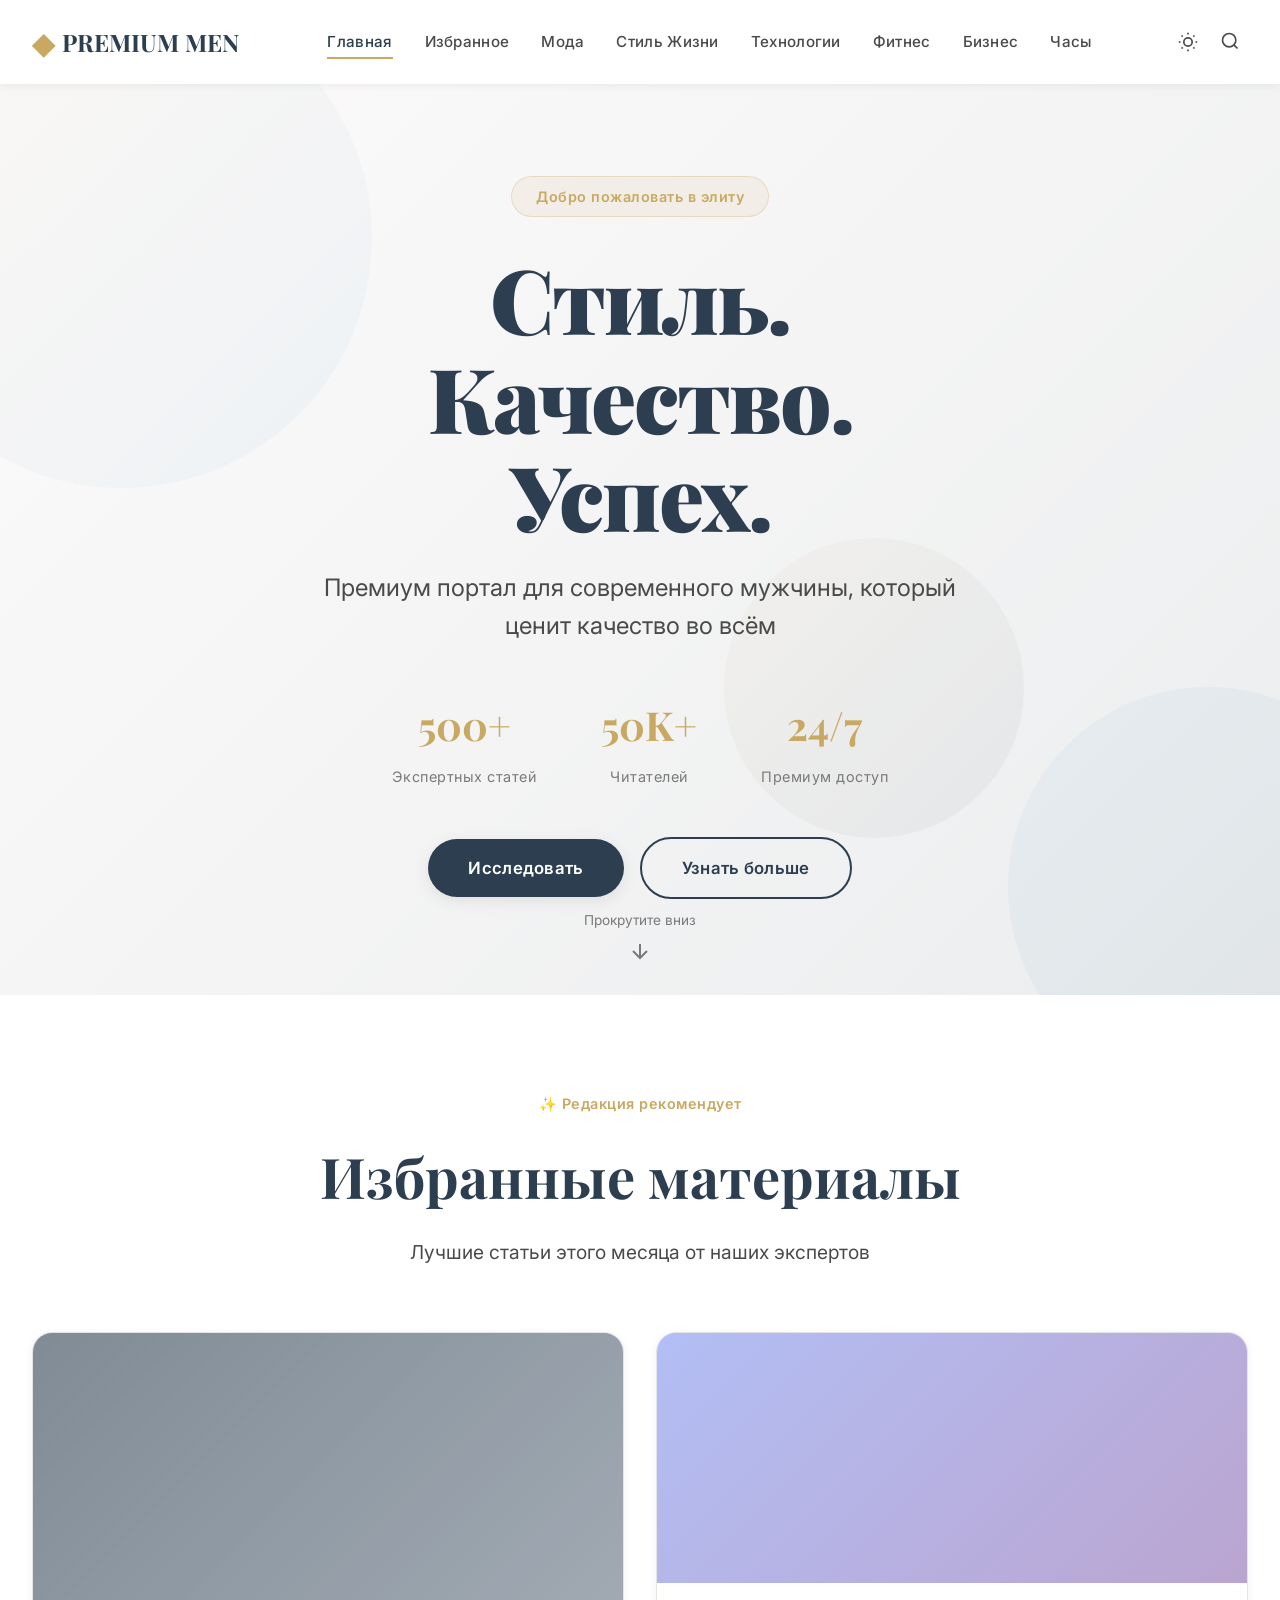
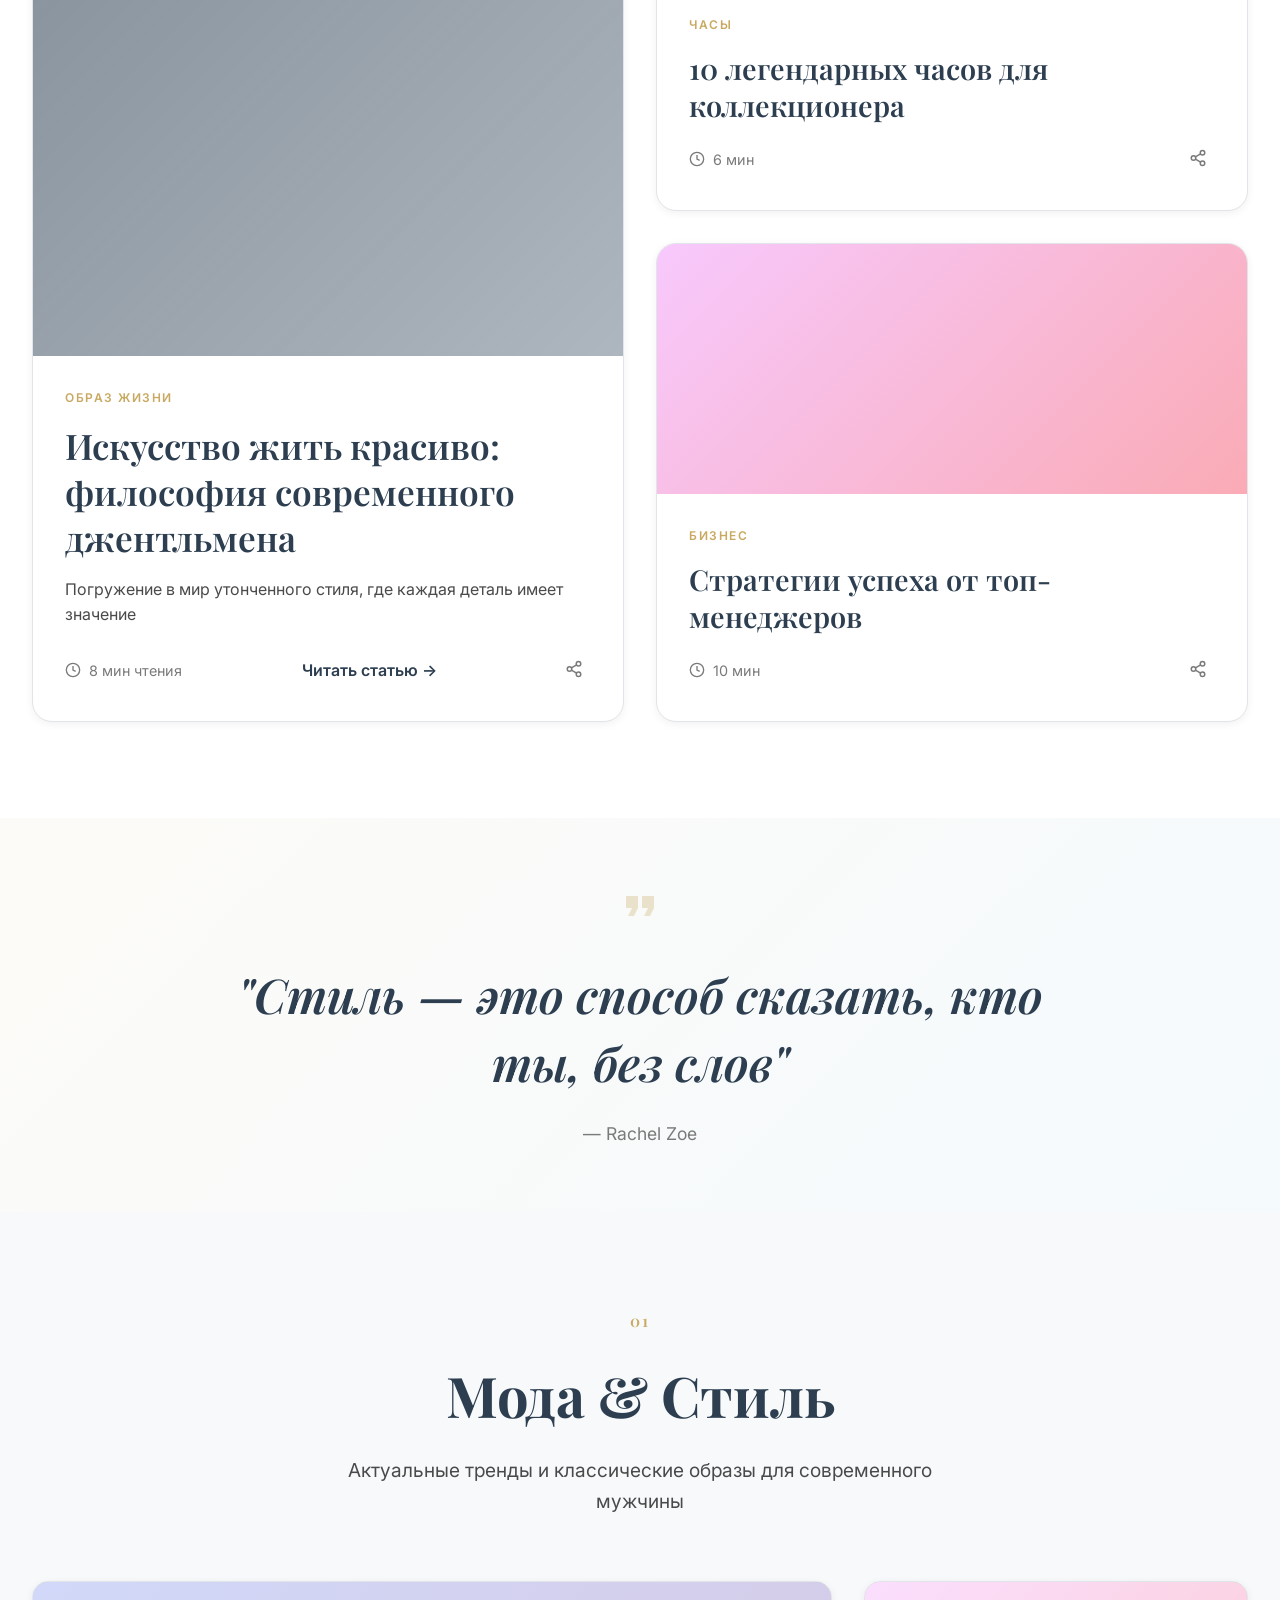
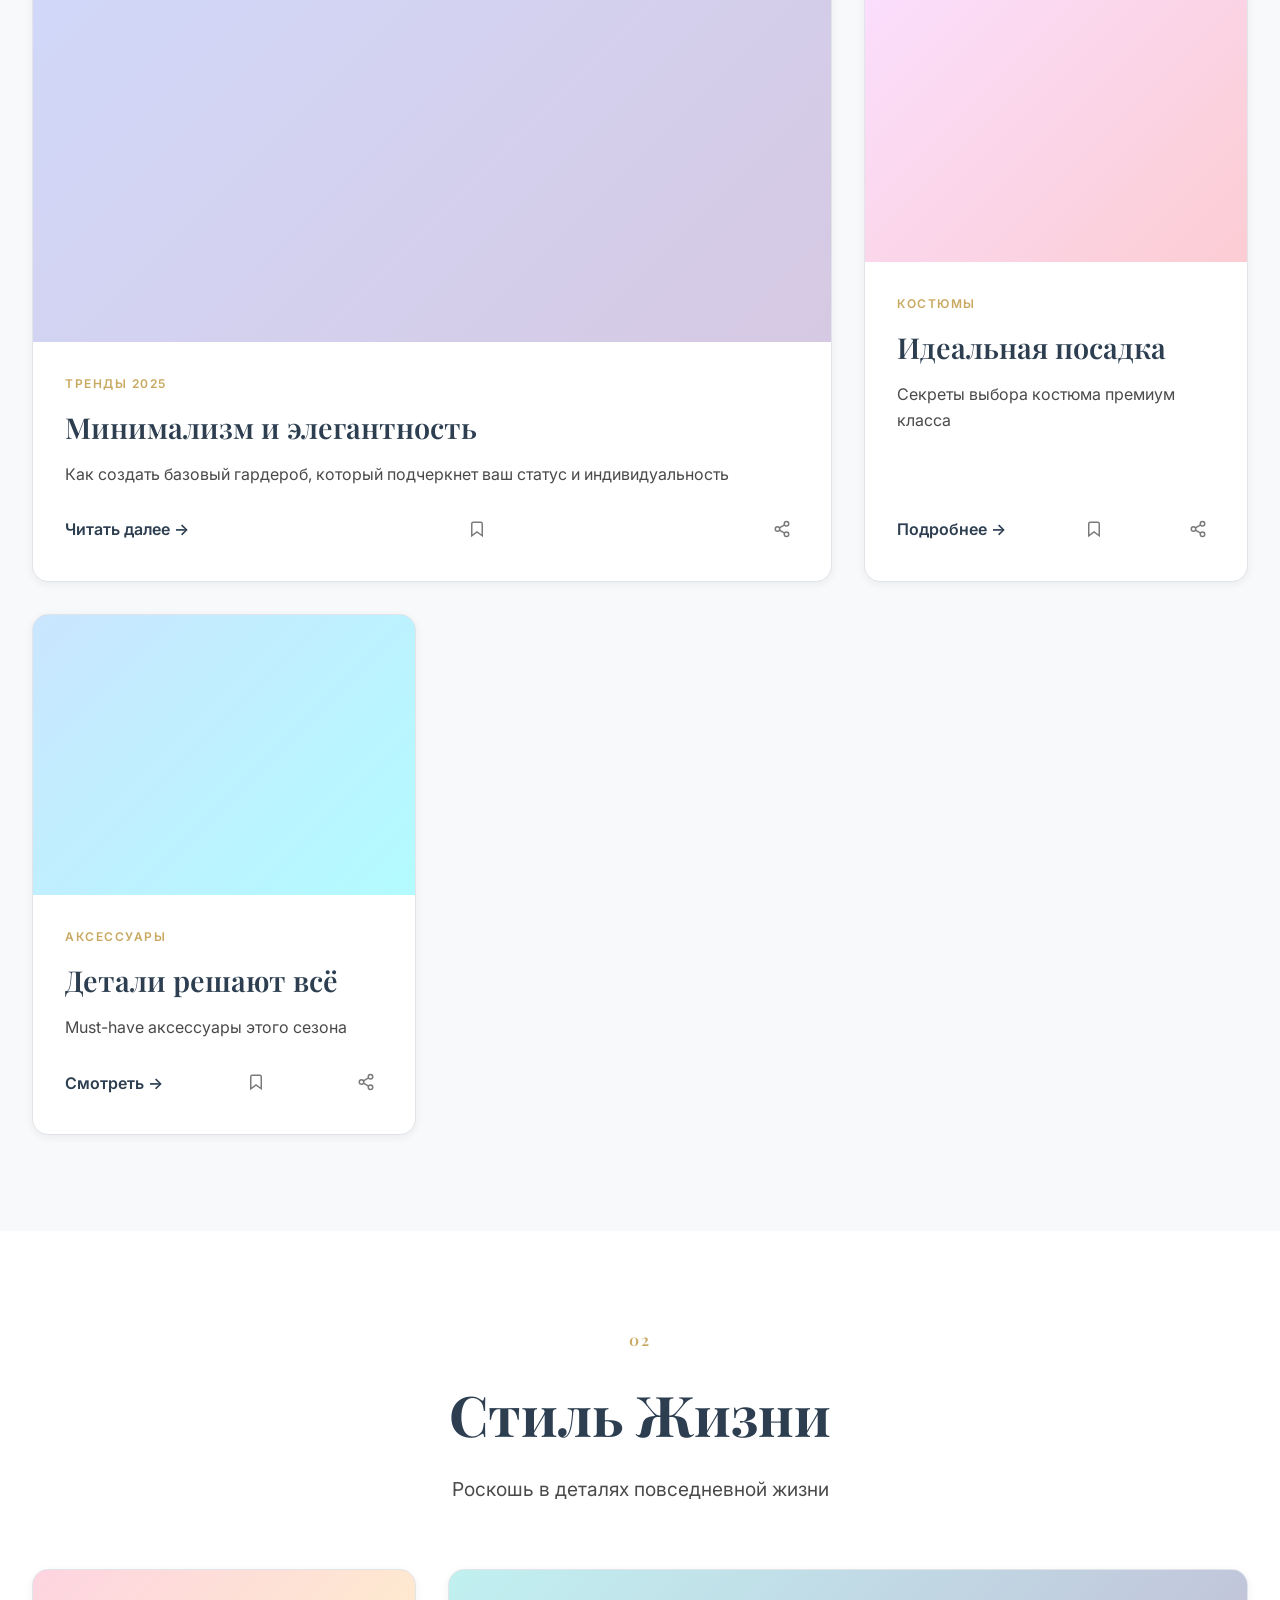
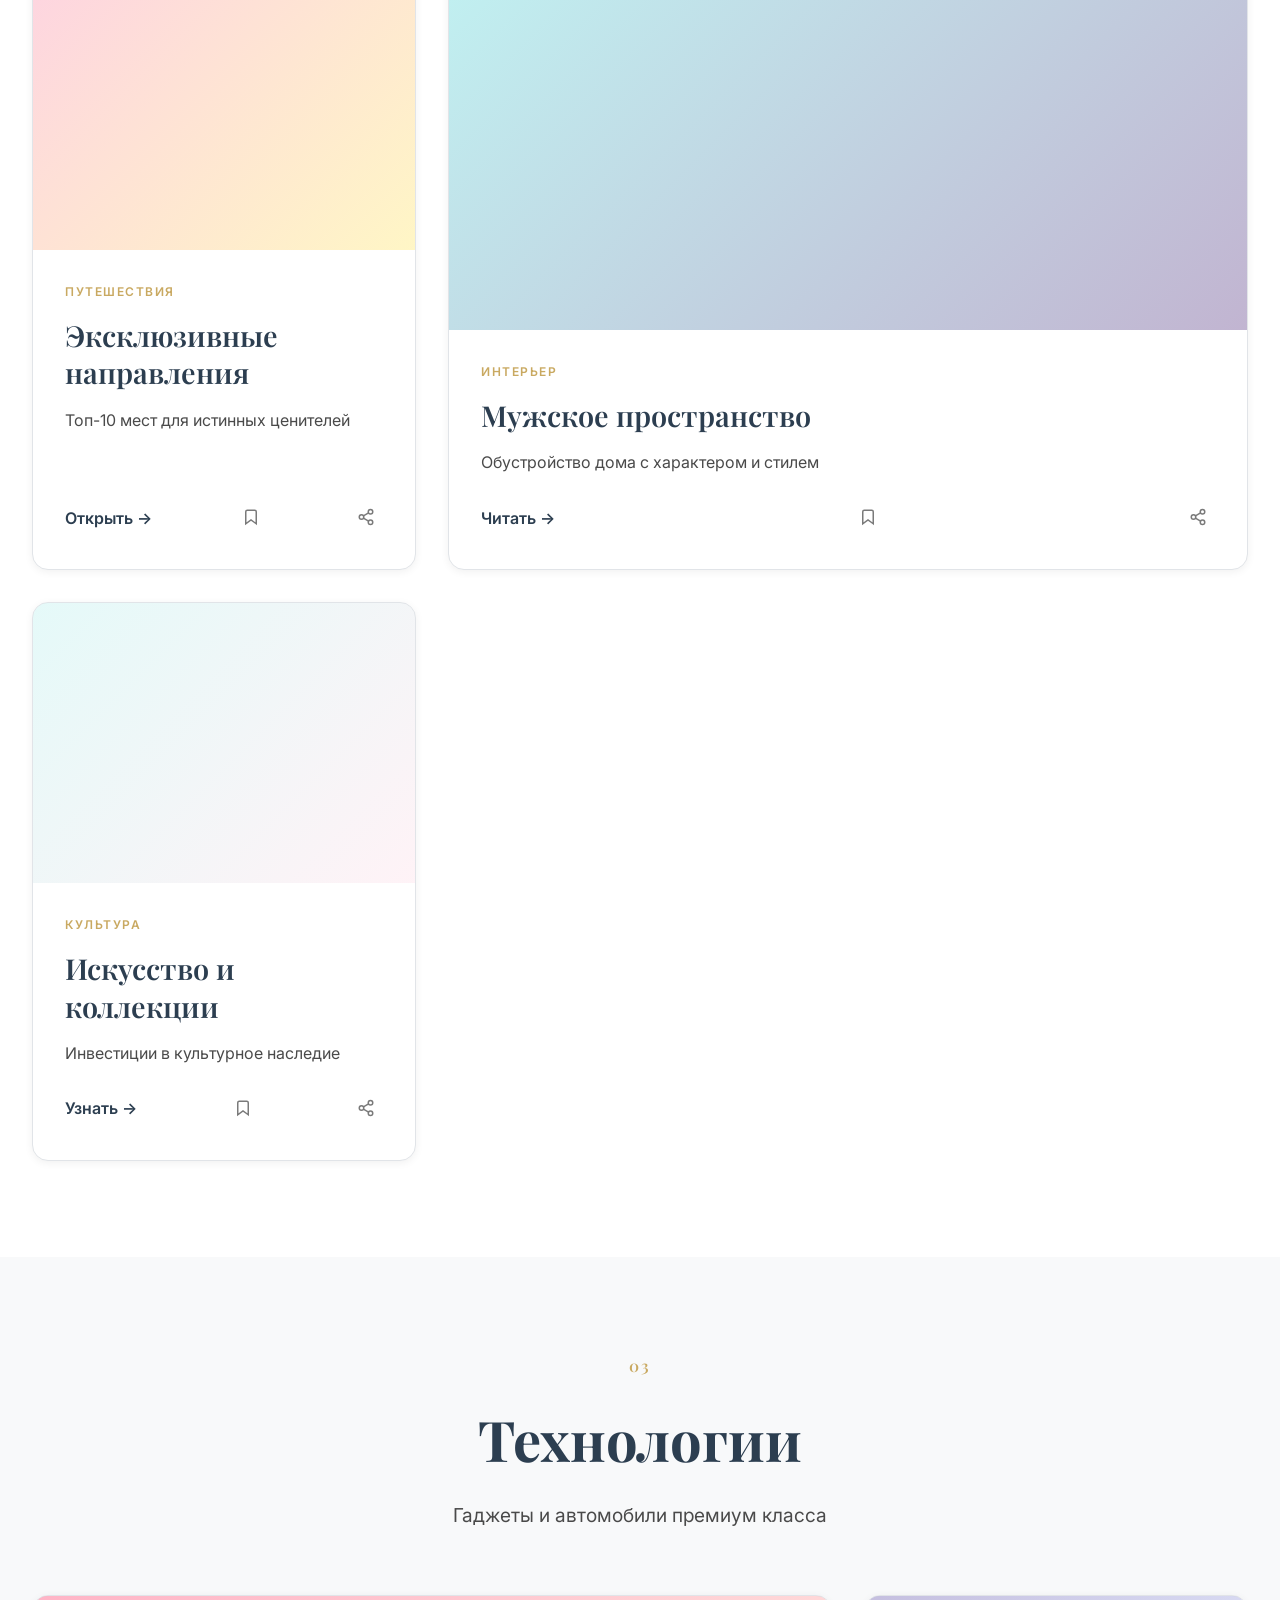
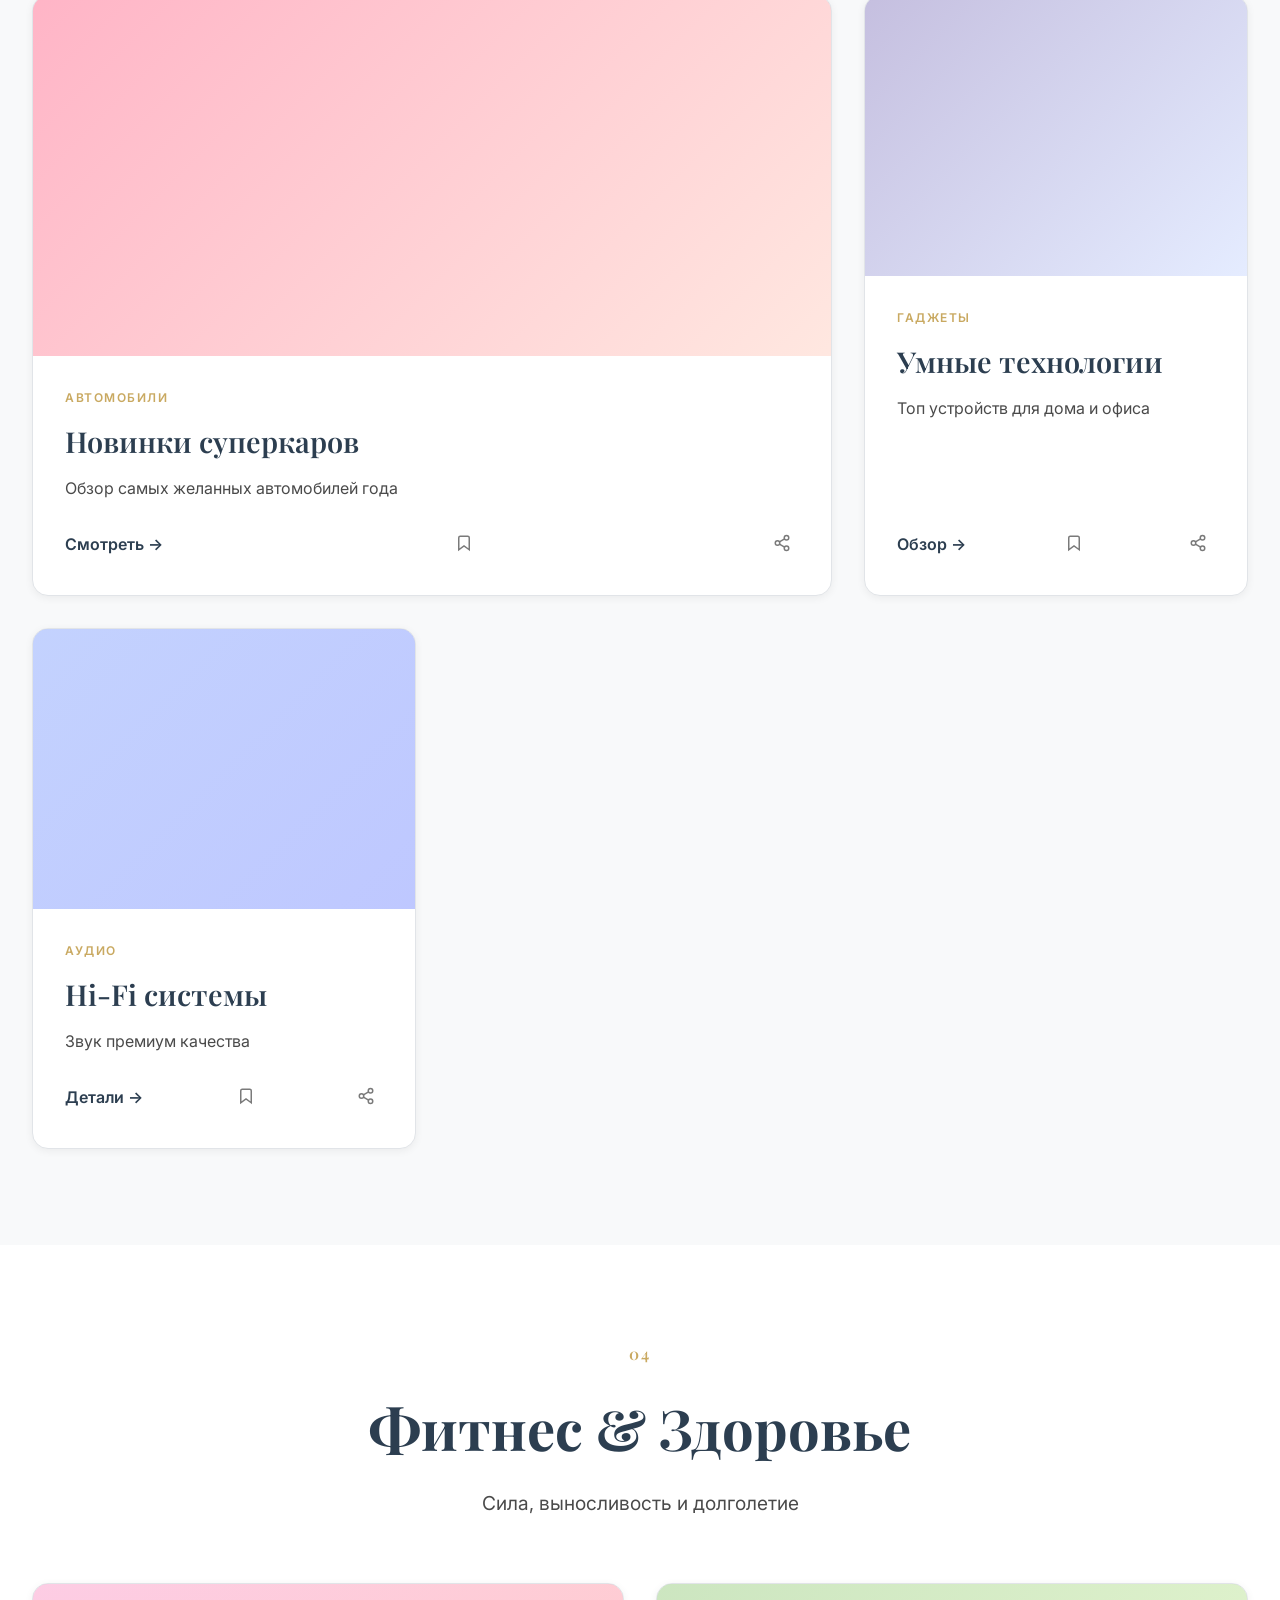
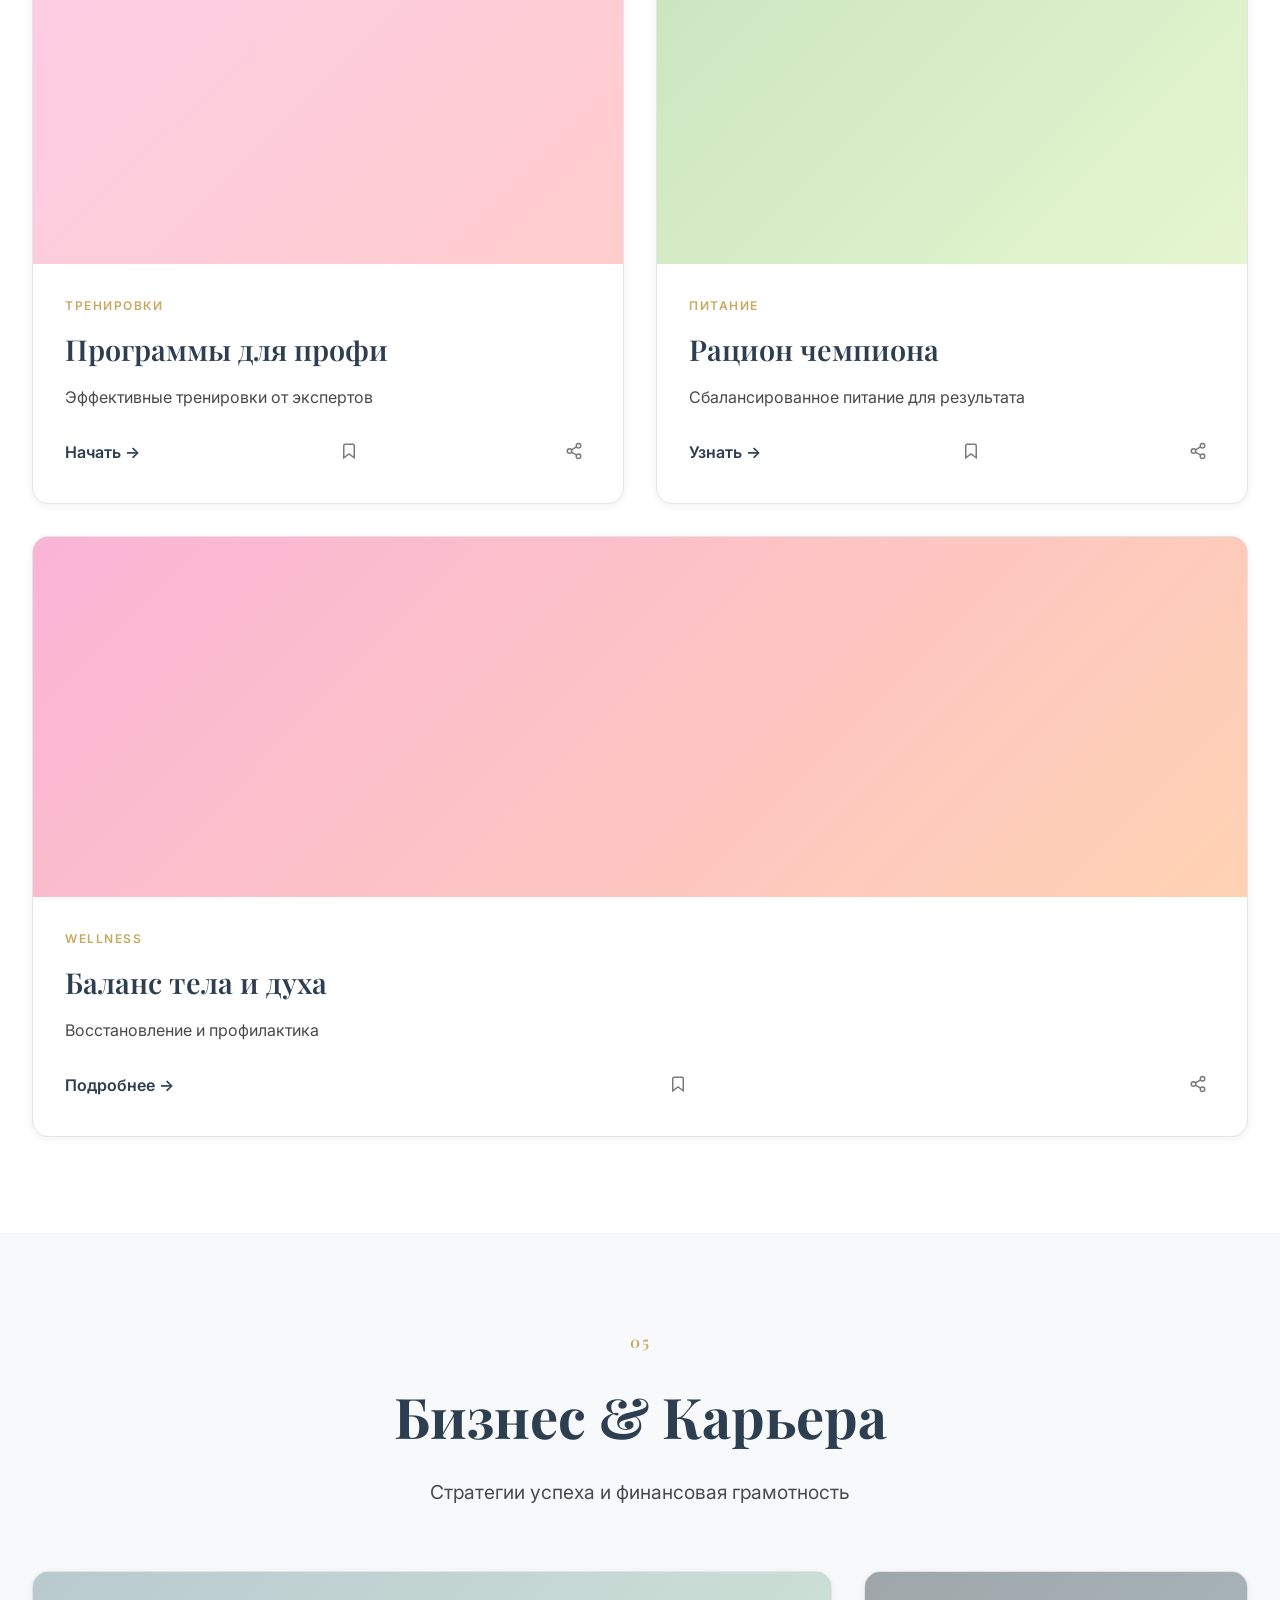
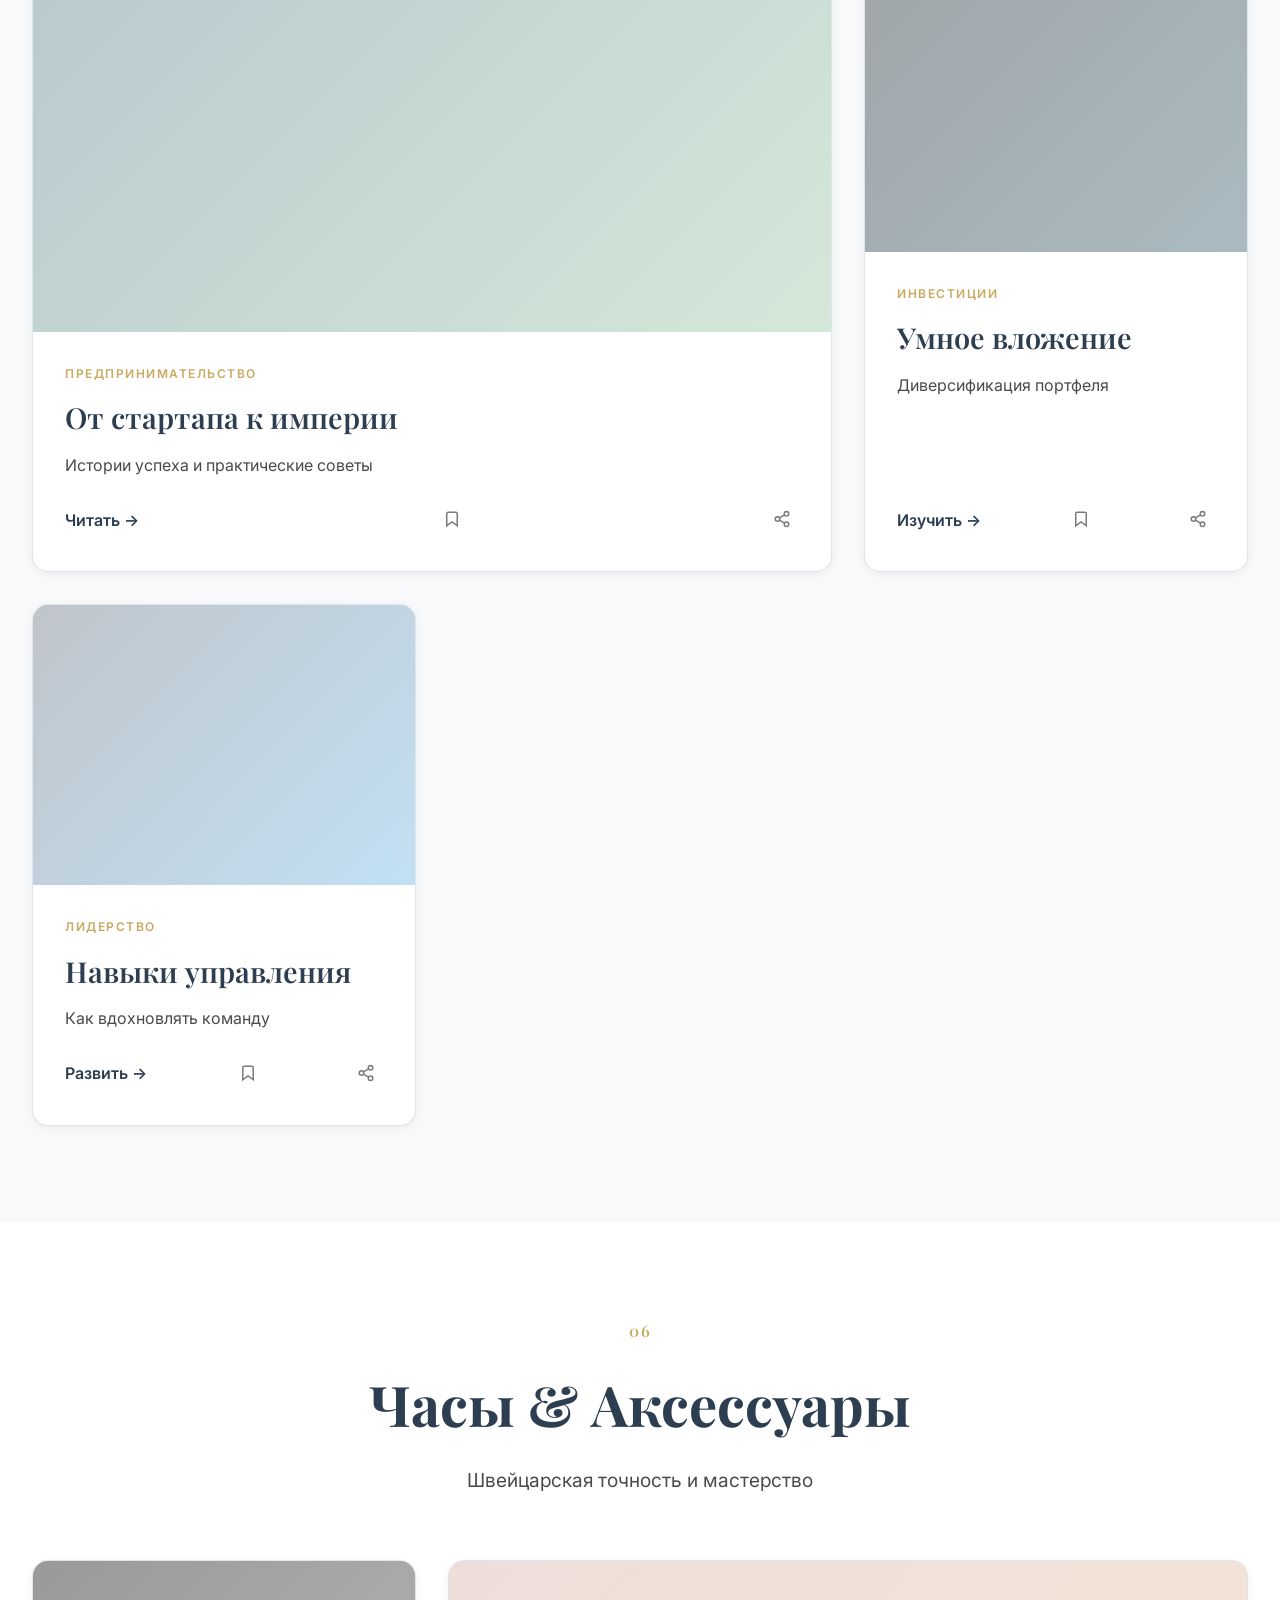
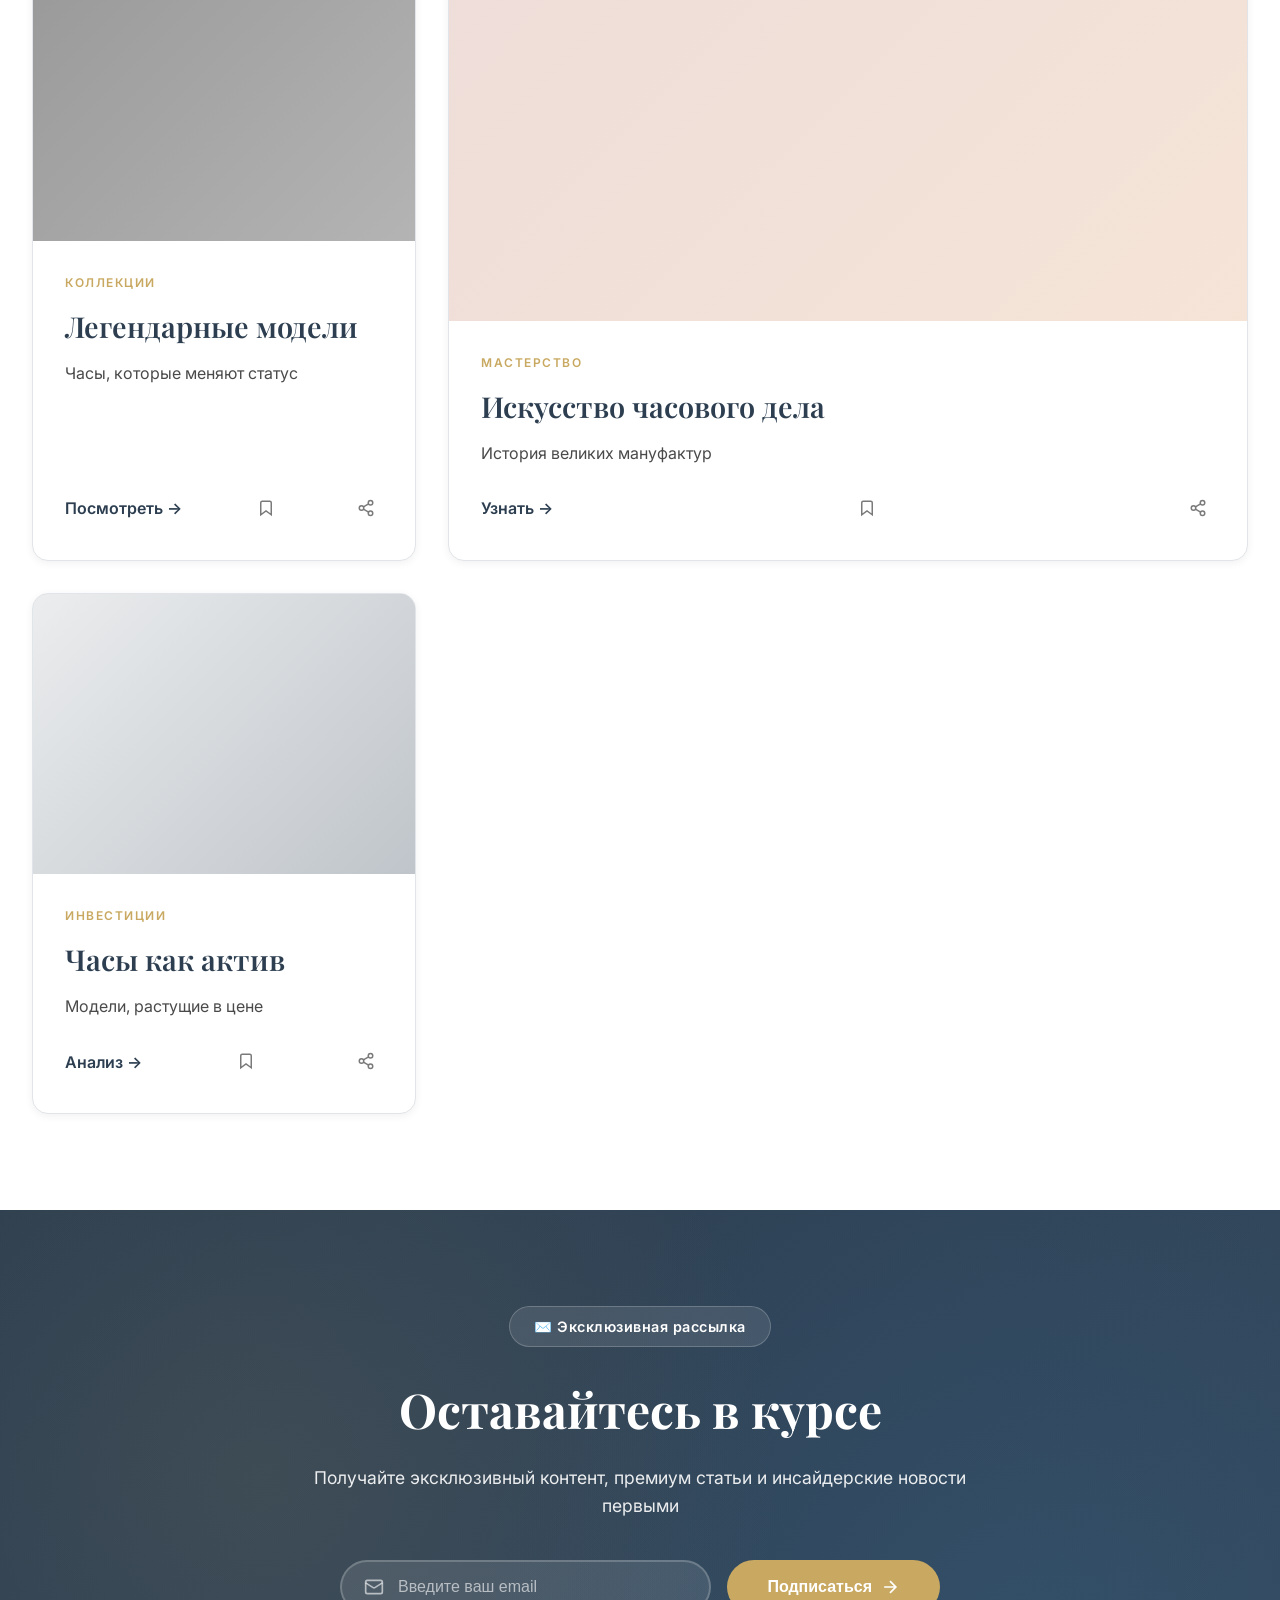
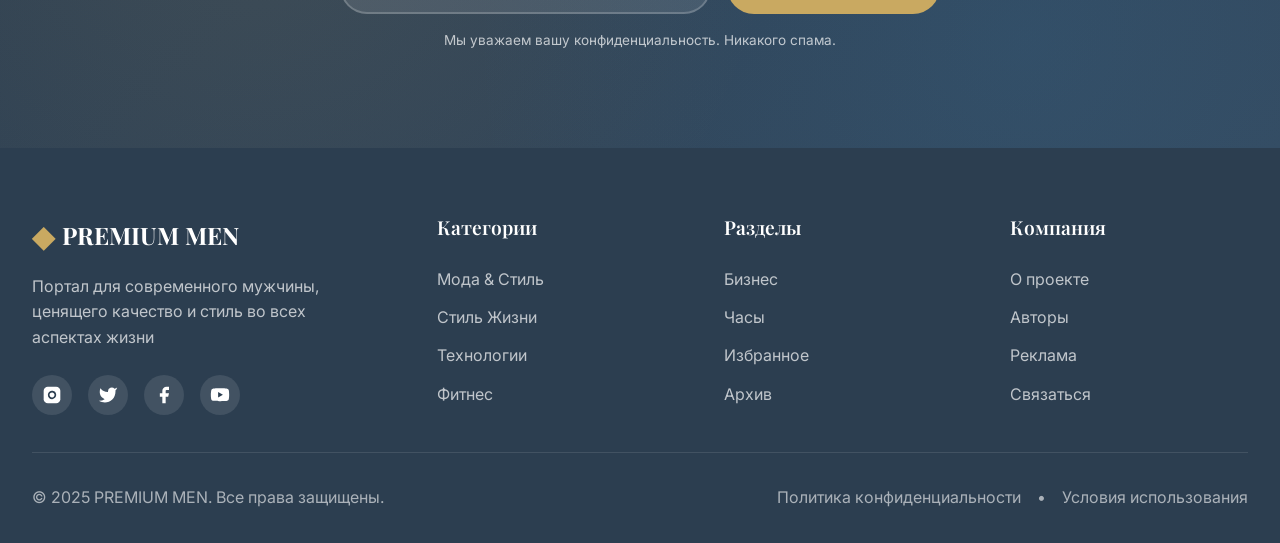
==== commit 6863c7c7: "🚀 Premium Men v3.0 - Production Ready Edition Реализованы все критические улучшения для production: " ====
--- a/index.html
+++ b/index.html
@@ -37,6 +37,97 @@
 
     <!-- Theme Color -->
     <meta name="theme-color" content="#2c3e50">
+
+    <!-- Security Headers -->
+    <meta http-equiv="X-Content-Type-Options" content="nosniff">
+    <meta http-equiv="X-Frame-Options" content="SAMEORIGIN">
+    <meta http-equiv="X-XSS-Protection" content="1; mode=block">
+    <meta http-equiv="Referrer-Policy" content="strict-origin-when-cross-origin">
+
+    <!-- PWA Manifest -->
+    <link rel="manifest" href="manifest.json">
+    <meta name="mobile-web-app-capable" content="yes">
+    <meta name="apple-mobile-web-app-capable" content="yes">
+    <meta name="apple-mobile-web-app-status-bar-style" content="black-translucent">
+    <meta name="apple-mobile-web-app-title" content="PREMIUM MEN">
+
+    <!-- Canonical URL -->
+    <link rel="canonical" href="https://premiummen.com/">
+
+    <!-- Preload Critical Fonts -->
+    <link rel="preload" href="https://fonts.googleapis.com/css2?family=Playfair+Display:wght@400;600;700;900&family=Inter:wght@300;400;500;600;700;800&display=swap" as="style">
+
+    <!-- Schema.org Structured Data -->
+    <script type="application/ld+json">
+    {
+      "@context": "https://schema.org",
+      "@type": "WebSite",
+      "name": "PREMIUM MEN",
+      "alternateName": "Premium Men - Портал для современного мужчины",
+      "url": "https://premiummen.com",
+      "description": "Эксклюзивный портал для успешных мужчин. Мода, технологии, бизнес, фитнес. Экспертные советы, премиум контент, актуальные тренды.",
+      "inLanguage": "ru",
+      "publisher": {
+        "@type": "Organization",
+        "name": "PREMIUM MEN",
+        "logo": {
+          "@type": "ImageObject",
+          "url": "https://premiummen.com/logo.png"
+        }
+      },
+      "potentialAction": {
+        "@type": "SearchAction",
+        "target": "https://premiummen.com/?s={search_term_string}",
+        "query-input": "required name=search_term_string"
+      }
+    }
+    </script>
+
+    <script type="application/ld+json">
+    {
+      "@context": "https://schema.org",
+      "@type": "ItemList",
+      "name": "Категории PREMIUM MEN",
+      "itemListElement": [
+        {
+          "@type": "ListItem",
+          "position": 1,
+          "name": "Мода & Стиль",
+          "url": "https://premiummen.com/#fashion"
+        },
+        {
+          "@type": "ListItem",
+          "position": 2,
+          "name": "Стиль Жизни",
+          "url": "https://premiummen.com/#lifestyle"
+        },
+        {
+          "@type": "ListItem",
+          "position": 3,
+          "name": "Технологии",
+          "url": "https://premiummen.com/#tech"
+        },
+        {
+          "@type": "ListItem",
+          "position": 4,
+          "name": "Фитнес & Здоровье",
+          "url": "https://premiummen.com/#fitness"
+        },
+        {
+          "@type": "ListItem",
+          "position": 5,
+          "name": "Бизнес & Карьера",
+          "url": "https://premiummen.com/#business"
+        },
+        {
+          "@type": "ListItem",
+          "position": 6,
+          "name": "Часы & Аксессуары",
+          "url": "https://premiummen.com/#watches"
+        }
+      ]
+    }
+    </script>
 </head>
 <body>
     <!-- Preloader -->
@@ -69,6 +160,22 @@
                     <li><a href="#watches" class="nav-link">Часы</a></li>
                 </ul>
                 <div class="nav-actions">
+                    <button class="theme-toggle" id="themeToggle" aria-label="Переключить тему">
+                        <svg class="sun-icon" width="20" height="20" viewBox="0 0 24 24" fill="none" stroke="currentColor" stroke-width="2">
+                            <circle cx="12" cy="12" r="5"></circle>
+                            <line x1="12" y1="1" x2="12" y2="3"></line>
+                            <line x1="12" y1="21" x2="12" y2="23"></line>
+                            <line x1="4.22" y1="4.22" x2="5.64" y2="5.64"></line>
+                            <line x1="18.36" y1="18.36" x2="19.78" y2="19.78"></line>
+                            <line x1="1" y1="12" x2="3" y2="12"></line>
+                            <line x1="21" y1="12" x2="23" y2="12"></line>
+                            <line x1="4.22" y1="19.78" x2="5.64" y2="18.36"></line>
+                            <line x1="18.36" y1="5.64" x2="19.78" y2="4.22"></line>
+                        </svg>
+                        <svg class="moon-icon" width="20" height="20" viewBox="0 0 24 24" fill="none" stroke="currentColor" stroke-width="2">
+                            <path d="M21 12.79A9 9 0 1 1 11.21 3 7 7 0 0 0 21 12.79z"></path>
+                        </svg>
+                    </button>
                     <button class="search-btn" id="searchBtn" aria-label="Поиск">
                         <svg width="20" height="20" viewBox="0 0 24 24" fill="none" stroke="currentColor" stroke-width="2">
                             <circle cx="11" cy="11" r="8"></circle>
@@ -139,7 +246,7 @@
             </div>
             <div class="featured-grid">
                 <article class="featured-card featured-main">
-                    <div class="featured-image" style="background: linear-gradient(135deg, rgba(44, 62, 80, 0.9) 0%, rgba(52, 73, 94, 0.8) 100%), url('data:image/svg+xml,<svg xmlns=\"http://www.w3.org/2000/svg\" viewBox=\"0 0 800 600\"><rect fill=\"%232c3e50\" width=\"800\" height=\"600\"/></svg>') center/cover;"></div>
+                    <div class="featured-image" style="background: linear-gradient(135deg, rgba(44, 62, 80, 0.6) 0%, rgba(52, 73, 94, 0.4) 100%), url('https://images.unsplash.com/photo-1507003211169-0a1dd7228f2d?w=800&q=80') center/cover;"></div>
                     <div class="featured-content">
                         <span class="featured-category">Образ жизни</span>
                         <h3 class="featured-title">Искусство жить красиво: философия современного джентльмена</h3>
@@ -157,7 +264,7 @@
                     </div>
                 </article>
                 <article class="featured-card">
-                    <div class="featured-image" style="background: linear-gradient(135deg, #667eea 0%, #764ba2 100%);"></div>
+                    <div class="featured-image" style="background: linear-gradient(135deg, rgba(102, 126, 234, 0.5) 0%, rgba(118, 75, 162, 0.5) 100%), url('https://images.unsplash.com/photo-1523275335684-37898b6baf30?w=600&q=80') center/cover;"></div>
                     <div class="featured-content">
                         <span class="featured-category">Часы</span>
                         <h3 class="featured-title">10 легендарных часов для коллекционера</h3>
@@ -173,7 +280,7 @@
                     </div>
                 </article>
                 <article class="featured-card">
-                    <div class="featured-image" style="background: linear-gradient(135deg, #f093fb 0%, #f5576c 100%);"></div>
+                    <div class="featured-image" style="background: linear-gradient(135deg, rgba(240, 147, 251, 0.5) 0%, rgba(245, 87, 108, 0.5) 100%), url('https://images.unsplash.com/photo-1556761175-b413da4baf72?w=600&q=80') center/cover;"></div>
                     <div class="featured-content">
                         <span class="featured-category">Бизнес</span>
                         <h3 class="featured-title">Стратегии успеха от топ-менеджеров</h3>
@@ -218,7 +325,7 @@
             <div class="cards-grid">
                 <article class="card card-large">
                     <div class="card-image-wrapper">
-                        <div class="card-image" style="background: linear-gradient(135deg, #667eea 0%, #764ba2 100%);"></div>
+                        <div class="card-image" style="background: linear-gradient(135deg, rgba(102, 126, 234, 0.3) 0%, rgba(118, 75, 162, 0.3) 100%), url('https://images.unsplash.com/photo-1490578474895-699cd4e2cf59?w=800&q=80') center/cover;"></div>
                         <div class="card-overlay"></div>
                     </div>
                     <div class="card-content">
@@ -237,7 +344,7 @@
                 </article>
                 <article class="card">
                     <div class="card-image-wrapper">
-                        <div class="card-image" style="background: linear-gradient(135deg, #f093fb 0%, #f5576c 100%);"></div>
+                        <div class="card-image" style="background: linear-gradient(135deg, rgba(240, 147, 251, 0.3) 0%, rgba(245, 87, 108, 0.3) 100%), url('https://images.unsplash.com/photo-1594938298603-c8148c4dae35?w=600&q=80') center/cover;"></div>
                         <div class="card-overlay"></div>
                     </div>
                     <div class="card-content">
@@ -256,7 +363,7 @@
                 </article>
                 <article class="card">
                     <div class="card-image-wrapper">
-                        <div class="card-image" style="background: linear-gradient(135deg, #4facfe 0%, #00f2fe 100%);"></div>
+                        <div class="card-image" style="background: linear-gradient(135deg, rgba(79, 172, 254, 0.3) 0%, rgba(0, 242, 254, 0.3) 100%), url('https://images.unsplash.com/photo-1524678714210-9917a6c619c2?w=600&q=80') center/cover;"></div>
                         <div class="card-overlay"></div>
                     </div>
                     <div class="card-content">
@@ -288,7 +395,7 @@
             <div class="cards-grid">
                 <article class="card">
                     <div class="card-image-wrapper">
-                        <div class="card-image" style="background: linear-gradient(135deg, #fa709a 0%, #fee140 100%);"></div>
+                        <div class="card-image" style="background: linear-gradient(135deg, rgba(250, 112, 154, 0.3) 0%, rgba(254, 225, 64, 0.3) 100%), url('https://images.unsplash.com/photo-1488646953014-85cb44e25828?w=600&q=80') center/cover;"></div>
                         <div class="card-overlay"></div>
                     </div>
                     <div class="card-content">
@@ -307,7 +414,7 @@
                 </article>
                 <article class="card card-large">
                     <div class="card-image-wrapper">
-                        <div class="card-image" style="background: linear-gradient(135deg, #30cfd0 0%, #330867 100%);"></div>
+                        <div class="card-image" style="background: linear-gradient(135deg, rgba(48, 207, 208, 0.3) 0%, rgba(51, 8, 103, 0.3) 100%), url('https://images.unsplash.com/photo-1556912173-46c336c7fd55?w=800&q=80') center/cover;"></div>
                         <div class="card-overlay"></div>
                     </div>
                     <div class="card-content">
@@ -326,7 +433,7 @@
                 </article>
                 <article class="card">
                     <div class="card-image-wrapper">
-                        <div class="card-image" style="background: linear-gradient(135deg, #a8edea 0%, #fed6e3 100%);"></div>
+                        <div class="card-image" style="background: linear-gradient(135deg, rgba(168, 237, 234, 0.3) 0%, rgba(254, 214, 227, 0.3) 100%), url('https://images.unsplash.com/photo-1460661419201-fd4cecdf8a8b?w=600&q=80') center/cover;"></div>
                         <div class="card-overlay"></div>
                     </div>
                     <div class="card-content">
@@ -358,7 +465,7 @@
             <div class="cards-grid">
                 <article class="card card-large">
                     <div class="card-image-wrapper">
-                        <div class="card-image" style="background: linear-gradient(135deg, #ff0844 0%, #ffb199 100%);"></div>
+                        <div class="card-image" style="background: linear-gradient(135deg, rgba(255, 8, 68, 0.3) 0%, rgba(255, 177, 153, 0.3) 100%), url('https://images.unsplash.com/photo-1503376780353-7e6692767b70?w=800&q=80') center/cover;"></div>
                         <div class="card-overlay"></div>
                     </div>
                     <div class="card-content">
@@ -377,7 +484,7 @@
                 </article>
                 <article class="card">
                     <div class="card-image-wrapper">
-                        <div class="card-image" style="background: linear-gradient(135deg, #3f2b96 0%, #a8c0ff 100%);"></div>
+                        <div class="card-image" style="background: linear-gradient(135deg, rgba(63, 43, 150, 0.3) 0%, rgba(168, 192, 255, 0.3) 100%), url('https://images.unsplash.com/photo-1468495244123-6c6c332eeece?w=600&q=80') center/cover;"></div>
                         <div class="card-overlay"></div>
                     </div>
                     <div class="card-content">
@@ -396,7 +503,7 @@
                 </article>
                 <article class="card">
                     <div class="card-image-wrapper">
-                        <div class="card-image" style="background: linear-gradient(135deg, #396afc 0%, #2948ff 100%);"></div>
+                        <div class="card-image" style="background: linear-gradient(135deg, rgba(57, 106, 252, 0.3) 0%, rgba(41, 72, 255, 0.3) 100%), url('https://images.unsplash.com/photo-1545454675-3531b543be5d?w=600&q=80') center/cover;"></div>
                         <div class="card-overlay"></div>
                     </div>
                     <div class="card-content">
@@ -428,7 +535,7 @@
             <div class="cards-grid">
                 <article class="card">
                     <div class="card-image-wrapper">
-                        <div class="card-image" style="background: linear-gradient(135deg, #f857a6 0%, #ff5858 100%);"></div>
+                        <div class="card-image" style="background: linear-gradient(135deg, rgba(248, 87, 166, 0.3) 0%, rgba(255, 88, 88, 0.3) 100%), url('https://images.unsplash.com/photo-1534438327276-14e5300c3a48?w=600&q=80') center/cover;"></div>
                         <div class="card-overlay"></div>
                     </div>
                     <div class="card-content">
@@ -447,7 +554,7 @@
                 </article>
                 <article class="card">
                     <div class="card-image-wrapper">
-                        <div class="card-image" style="background: linear-gradient(135deg, #56ab2f 0%, #a8e063 100%);"></div>
+                        <div class="card-image" style="background: linear-gradient(135deg, rgba(86, 171, 47, 0.3) 0%, rgba(168, 224, 99, 0.3) 100%), url('https://images.unsplash.com/photo-1490645935967-10de6ba17061?w=600&q=80') center/cover;"></div>
                         <div class="card-overlay"></div>
                     </div>
                     <div class="card-content">
@@ -466,7 +573,7 @@
                 </article>
                 <article class="card card-large">
                     <div class="card-image-wrapper">
-                        <div class="card-image" style="background: linear-gradient(135deg, #ee0979 0%, #ff6a00 100%);"></div>
+                        <div class="card-image" style="background: linear-gradient(135deg, rgba(238, 9, 121, 0.3) 0%, rgba(255, 106, 0, 0.3) 100%), url('https://images.unsplash.com/photo-1545205597-3d9d02c29597?w=800&q=80') center/cover;"></div>
                         <div class="card-overlay"></div>
                     </div>
                     <div class="card-content">
@@ -498,7 +605,7 @@
             <div class="cards-grid">
                 <article class="card card-large">
                     <div class="card-image-wrapper">
-                        <div class="card-image" style="background: linear-gradient(135deg, #134e5e 0%, #71b280 100%);"></div>
+                        <div class="card-image" style="background: linear-gradient(135deg, rgba(19, 78, 94, 0.3) 0%, rgba(113, 178, 128, 0.3) 100%), url('https://images.unsplash.com/photo-1454165804606-c3d57bc86b40?w=800&q=80') center/cover;"></div>
                         <div class="card-overlay"></div>
                     </div>
                     <div class="card-content">
@@ -517,7 +624,7 @@
                 </article>
                 <article class="card">
                     <div class="card-image-wrapper">
-                        <div class="card-image" style="background: linear-gradient(135deg, #0f2027 0%, #2c5364 100%);"></div>
+                        <div class="card-image" style="background: linear-gradient(135deg, rgba(15, 32, 39, 0.4) 0%, rgba(44, 83, 100, 0.4) 100%), url('https://images.unsplash.com/photo-1611974789855-9c2a0a7236a3?w=600&q=80') center/cover;"></div>
                         <div class="card-overlay"></div>
                     </div>
                     <div class="card-content">
@@ -536,7 +643,7 @@
                 </article>
                 <article class="card">
                     <div class="card-image-wrapper">
-                        <div class="card-image" style="background: linear-gradient(135deg, #2c3e50 0%, #3498db 100%);"></div>
+                        <div class="card-image" style="background: linear-gradient(135deg, rgba(44, 62, 80, 0.3) 0%, rgba(52, 152, 219, 0.3) 100%), url('https://images.unsplash.com/photo-1552664730-d307ca884978?w=600&q=80') center/cover;"></div>
                         <div class="card-overlay"></div>
                     </div>
                     <div class="card-content">
@@ -568,7 +675,7 @@
             <div class="cards-grid">
                 <article class="card">
                     <div class="card-image-wrapper">
-                        <div class="card-image" style="background: linear-gradient(135deg, #000000 0%, #434343 100%);"></div>
+                        <div class="card-image" style="background: linear-gradient(135deg, rgba(0, 0, 0, 0.4) 0%, rgba(67, 67, 67, 0.4) 100%), url('https://images.unsplash.com/photo-1509048191080-d2984bad6ae5?w=600&q=80') center/cover;"></div>
                         <div class="card-overlay"></div>
                     </div>
                     <div class="card-content">
@@ -587,7 +694,7 @@
                 </article>
                 <article class="card card-large">
                     <div class="card-image-wrapper">
-                        <div class="card-image" style="background: linear-gradient(135deg, #c79081 0%, #dfa579 100%);"></div>
+                        <div class="card-image" style="background: linear-gradient(135deg, rgba(199, 144, 129, 0.3) 0%, rgba(223, 165, 121, 0.3) 100%), url('https://images.unsplash.com/photo-1622434641406-a158123450f9?w=800&q=80') center/cover;"></div>
                         <div class="card-overlay"></div>
                     </div>
                     <div class="card-content">
@@ -606,7 +713,7 @@
                 </article>
                 <article class="card">
                     <div class="card-image-wrapper">
-                        <div class="card-image" style="background: linear-gradient(135deg, #bdc3c7 0%, #2c3e50 100%);"></div>
+                        <div class="card-image" style="background: linear-gradient(135deg, rgba(189, 195, 199, 0.3) 0%, rgba(44, 62, 80, 0.3) 100%), url('https://images.unsplash.com/photo-1526045478516-99145907023c?w=600&q=80') center/cover;"></div>
                         <div class="card-overlay"></div>
                     </div>
                     <div class="card-content">
@@ -736,6 +843,72 @@
         </svg>
     </button>
 
+    <!-- Search Modal -->
+    <div class="search-modal" id="searchModal">
+        <div class="search-modal-overlay" id="searchModalOverlay"></div>
+        <div class="search-modal-content">
+            <div class="search-modal-header">
+                <div class="search-input-container">
+                    <svg class="search-icon" width="24" height="24" viewBox="0 0 24 24" fill="none" stroke="currentColor" stroke-width="2">
+                        <circle cx="11" cy="11" r="8"></circle>
+                        <path d="m21 21-4.35-4.35"></path>
+                    </svg>
+                    <input
+                        type="text"
+                        class="search-input"
+                        id="searchInput"
+                        placeholder="Поиск статей, категорий..."
+                        autocomplete="off"
+                    >
+                    <button class="search-close" id="searchClose" aria-label="Закрыть">
+                        <svg width="24" height="24" viewBox="0 0 24 24" fill="none" stroke="currentColor" stroke-width="2">
+                            <line x1="18" y1="6" x2="6" y2="18"></line>
+                            <line x1="6" y1="6" x2="18" y2="18"></line>
+                        </svg>
+                    </button>
+                </div>
+                <div class="search-hints">
+                    <span class="search-hint">
+                        <kbd>↵</kbd> открыть
+                    </span>
+                    <span class="search-hint">
+                        <kbd>↑</kbd><kbd>↓</kbd> навигация
+                    </span>
+                    <span class="search-hint">
+                        <kbd>ESC</kbd> закрыть
+                    </span>
+                </div>
+            </div>
+            <div class="search-results" id="searchResults">
+                <div class="search-empty">
+                    <svg width="64" height="64" viewBox="0 0 24 24" fill="none" stroke="currentColor" stroke-width="1.5">
+                        <circle cx="11" cy="11" r="8"></circle>
+                        <path d="m21 21-4.35-4.35"></path>
+                    </svg>
+                    <p>Начните вводить для поиска</p>
+                </div>
+            </div>
+        </div>
+    </div>
+
+    <!-- Yandex.Metrika counter -->
+    <script type="text/javascript" >
+       (function(m,e,t,r,i,k,a){m[i]=m[i]||function(){(m[i].a=m[i].a||[]).push(arguments)};
+       m[i].l=1*new Date();
+       for (var j = 0; j < document.scripts.length; j++) {if (document.scripts[j].src === r) { return; }}
+       k=e.createElement(t),a=e.getElementsByTagName(t)[0],k.async=1,k.src=r,a.parentNode.insertBefore(k,a)})
+       (window, document, "script", "https://mc.yandex.ru/metrika/tag.js", "ym");
+
+       ym(XXXXXXXX, "init", {
+            clickmap:true,
+            trackLinks:true,
+            accurateTrackBounce:true,
+            webvisor:true
+       });
+    </script>
+    <noscript><div><img src="https://mc.yandex.ru/watch/XXXXXXXX" style="position:absolute; left:-9999px;" alt="" /></div></noscript>
+    <!-- /Yandex.Metrika counter -->
+
     <script src="script.js"></script>
 </body>
 </html>
--- a/styles.css
+++ b/styles.css
@@ -44,6 +44,44 @@
     --transition-slow: 0.5s ease;
 }
 
+/* Dark Mode Theme */
+body[data-theme="dark"] {
+    --primary-color: #f8f9fa;
+    --secondary-color: #64b5f6;
+    --accent-color: #d4a76a;
+    --text-primary: #e8eaed;
+    --text-secondary: #b8bdc3;
+    --text-light: #9aa0a6;
+    --bg-primary: #1a1d23;
+    --bg-secondary: #242830;
+    --bg-accent: #2d3139;
+    --border-color: #3a3f4b;
+    --shadow-sm: 0 2px 8px rgba(0, 0, 0, 0.3);
+    --shadow-md: 0 4px 16px rgba(0, 0, 0, 0.4);
+    --shadow-lg: 0 8px 32px rgba(0, 0, 0, 0.5);
+    --shadow-xl: 0 12px 48px rgba(0, 0, 0, 0.6);
+}
+
+body[data-theme="dark"] .hero {
+    background: linear-gradient(135deg, #1a1d23 0%, #242830 100%);
+}
+
+body[data-theme="dark"] .quote-section {
+    background: linear-gradient(135deg, rgba(212, 167, 106, 0.1) 0%, rgba(100, 181, 246, 0.1) 100%);
+}
+
+body[data-theme="dark"] .navbar {
+    background-color: rgba(26, 29, 35, 0.95);
+}
+
+body[data-theme="dark"] .newsletter-section {
+    background: linear-gradient(135deg, #242830 0%, #2d3139 100%);
+}
+
+body[data-theme="dark"] .preloader {
+    background: linear-gradient(135deg, #1a1d23 0%, #242830 100%);
+}
+
 html {
     scroll-behavior: smooth;
 }
@@ -220,6 +258,7 @@
     gap: 1rem;
 }
 
+.theme-toggle,
 .search-btn {
     background: none;
     border: none;
@@ -228,11 +267,42 @@
     padding: 0.5rem;
     border-radius: 8px;
     transition: all var(--transition-fast);
-}
-
+    position: relative;
+}
+
+.theme-toggle:hover,
 .search-btn:hover {
     background-color: var(--bg-secondary);
     color: var(--primary-color);
+}
+
+.theme-toggle .sun-icon,
+.theme-toggle .moon-icon {
+    position: absolute;
+    top: 50%;
+    left: 50%;
+    transform: translate(-50%, -50%);
+    transition: all var(--transition-base);
+}
+
+.theme-toggle .sun-icon {
+    opacity: 1;
+    transform: translate(-50%, -50%) rotate(0deg);
+}
+
+.theme-toggle .moon-icon {
+    opacity: 0;
+    transform: translate(-50%, -50%) rotate(90deg);
+}
+
+body[data-theme="dark"] .theme-toggle .sun-icon {
+    opacity: 0;
+    transform: translate(-50%, -50%) rotate(-90deg);
+}
+
+body[data-theme="dark"] .theme-toggle .moon-icon {
+    opacity: 1;
+    transform: translate(-50%, -50%) rotate(0deg);
 }
 
 .mobile-menu-toggle {
@@ -806,6 +876,58 @@
 
 .card-bookmark.active {
     color: var(--accent-color);
+}
+
+.card-share-btn {
+    background: none;
+    border: none;
+    color: var(--text-light);
+    cursor: pointer;
+    padding: 0.5rem;
+    border-radius: 8px;
+    transition: all var(--transition-fast);
+}
+
+.card-share-btn:hover {
+    background-color: rgba(201, 169, 97, 0.1);
+    color: var(--accent-color);
+}
+
+.share-menu {
+    background: var(--bg-primary);
+    border-radius: 12px;
+    box-shadow: var(--shadow-xl);
+    border: 1px solid var(--border-color);
+    padding: 0.5rem;
+    min-width: 200px;
+    animation: slideDown 0.2s ease;
+}
+
+.share-option {
+    width: 100%;
+    display: flex;
+    align-items: center;
+    gap: 0.75rem;
+    padding: 0.75rem 1rem;
+    background: none;
+    border: none;
+    border-radius: 8px;
+    color: var(--text-primary);
+    font-family: var(--font-body);
+    font-size: 0.95rem;
+    font-weight: 500;
+    cursor: pointer;
+    transition: all var(--transition-fast);
+    text-align: left;
+}
+
+.share-option:hover {
+    background-color: var(--bg-secondary);
+    color: var(--accent-color);
+}
+
+.share-option svg {
+    flex-shrink: 0;
 }
 
 /* ===========================
@@ -1080,6 +1202,242 @@
     background-color: var(--accent-color);
     transform: translateY(-5px);
     box-shadow: var(--shadow-xl);
+}
+
+/* ===========================
+   SEARCH MODAL
+   =========================== */
+
+.search-modal {
+    position: fixed;
+    top: 0;
+    left: 0;
+    right: 0;
+    bottom: 0;
+    z-index: 10000;
+    display: none;
+    align-items: flex-start;
+    justify-content: center;
+    padding: 10vh 1rem 1rem;
+    overflow-y: auto;
+}
+
+.search-modal.active {
+    display: flex;
+}
+
+.search-modal-overlay {
+    position: fixed;
+    top: 0;
+    left: 0;
+    right: 0;
+    bottom: 0;
+    background-color: rgba(0, 0, 0, 0.6);
+    backdrop-filter: blur(8px);
+    animation: fadeIn 0.2s ease;
+}
+
+.search-modal-content {
+    position: relative;
+    width: 100%;
+    max-width: 700px;
+    background-color: var(--bg-primary);
+    border-radius: 16px;
+    box-shadow: var(--shadow-xl);
+    overflow: hidden;
+    animation: slideDown 0.3s ease;
+    z-index: 1;
+}
+
+@keyframes fadeIn {
+    from { opacity: 0; }
+    to { opacity: 1; }
+}
+
+@keyframes slideDown {
+    from {
+        opacity: 0;
+        transform: translateY(-20px);
+    }
+    to {
+        opacity: 1;
+        transform: translateY(0);
+    }
+}
+
+.search-modal-header {
+    padding: 1.5rem;
+    border-bottom: 1px solid var(--border-color);
+}
+
+.search-input-container {
+    position: relative;
+    display: flex;
+    align-items: center;
+    gap: 1rem;
+}
+
+.search-icon {
+    color: var(--text-light);
+    flex-shrink: 0;
+}
+
+.search-input {
+    flex: 1;
+    border: none;
+    outline: none;
+    font-size: 1.2rem;
+    color: var(--text-primary);
+    background: transparent;
+    font-family: var(--font-body);
+}
+
+.search-input::placeholder {
+    color: var(--text-light);
+}
+
+.search-close {
+    background: none;
+    border: none;
+    color: var(--text-light);
+    cursor: pointer;
+    padding: 0.5rem;
+    border-radius: 8px;
+    transition: all var(--transition-fast);
+    flex-shrink: 0;
+}
+
+.search-close:hover {
+    background-color: var(--bg-secondary);
+    color: var(--primary-color);
+}
+
+.search-hints {
+    display: flex;
+    gap: 1.5rem;
+    margin-top: 1rem;
+    padding-top: 1rem;
+    border-top: 1px solid var(--border-color);
+}
+
+.search-hint {
+    display: flex;
+    align-items: center;
+    gap: 0.5rem;
+    font-size: 0.85rem;
+    color: var(--text-light);
+}
+
+.search-hint kbd {
+    padding: 0.25rem 0.5rem;
+    background-color: var(--bg-secondary);
+    border: 1px solid var(--border-color);
+    border-radius: 4px;
+    font-size: 0.75rem;
+    font-family: monospace;
+    font-weight: 600;
+    color: var(--text-secondary);
+    box-shadow: 0 1px 2px rgba(0, 0, 0, 0.05);
+}
+
+.search-results {
+    max-height: 60vh;
+    overflow-y: auto;
+}
+
+.search-empty {
+    padding: 4rem 2rem;
+    text-align: center;
+    color: var(--text-light);
+}
+
+.search-empty svg {
+    margin: 0 auto 1.5rem;
+    opacity: 0.3;
+}
+
+.search-empty p {
+    font-size: 1.1rem;
+}
+
+.search-result-item {
+    padding: 1rem 1.5rem;
+    border-bottom: 1px solid var(--border-color);
+    cursor: pointer;
+    transition: background-color var(--transition-fast);
+    display: flex;
+    align-items: flex-start;
+    gap: 1rem;
+}
+
+.search-result-item:hover,
+.search-result-item.active {
+    background-color: var(--bg-secondary);
+}
+
+.search-result-icon {
+    width: 40px;
+    height: 40px;
+    background: linear-gradient(135deg, var(--accent-color), var(--secondary-color));
+    border-radius: 8px;
+    display: flex;
+    align-items: center;
+    justify-content: center;
+    color: white;
+    font-size: 1.2rem;
+    flex-shrink: 0;
+}
+
+.search-result-content {
+    flex: 1;
+    min-width: 0;
+}
+
+.search-result-category {
+    font-size: 0.75rem;
+    text-transform: uppercase;
+    letter-spacing: 1px;
+    color: var(--accent-color);
+    font-weight: 600;
+    margin-bottom: 0.25rem;
+}
+
+.search-result-title {
+    font-size: 1rem;
+    font-weight: 600;
+    color: var(--primary-color);
+    margin-bottom: 0.25rem;
+}
+
+.search-result-description {
+    font-size: 0.9rem;
+    color: var(--text-secondary);
+    line-height: 1.4;
+    display: -webkit-box;
+    -webkit-line-clamp: 2;
+    -webkit-box-orient: vertical;
+    overflow: hidden;
+}
+
+.search-no-results {
+    padding: 3rem 2rem;
+    text-align: center;
+}
+
+.search-no-results svg {
+    margin: 0 auto 1rem;
+    color: var(--text-light);
+    opacity: 0.5;
+}
+
+.search-no-results h3 {
+    font-size: 1.2rem;
+    color: var(--primary-color);
+    margin-bottom: 0.5rem;
+}
+
+.search-no-results p {
+    color: var(--text-secondary);
 }
 
 /* ===========================
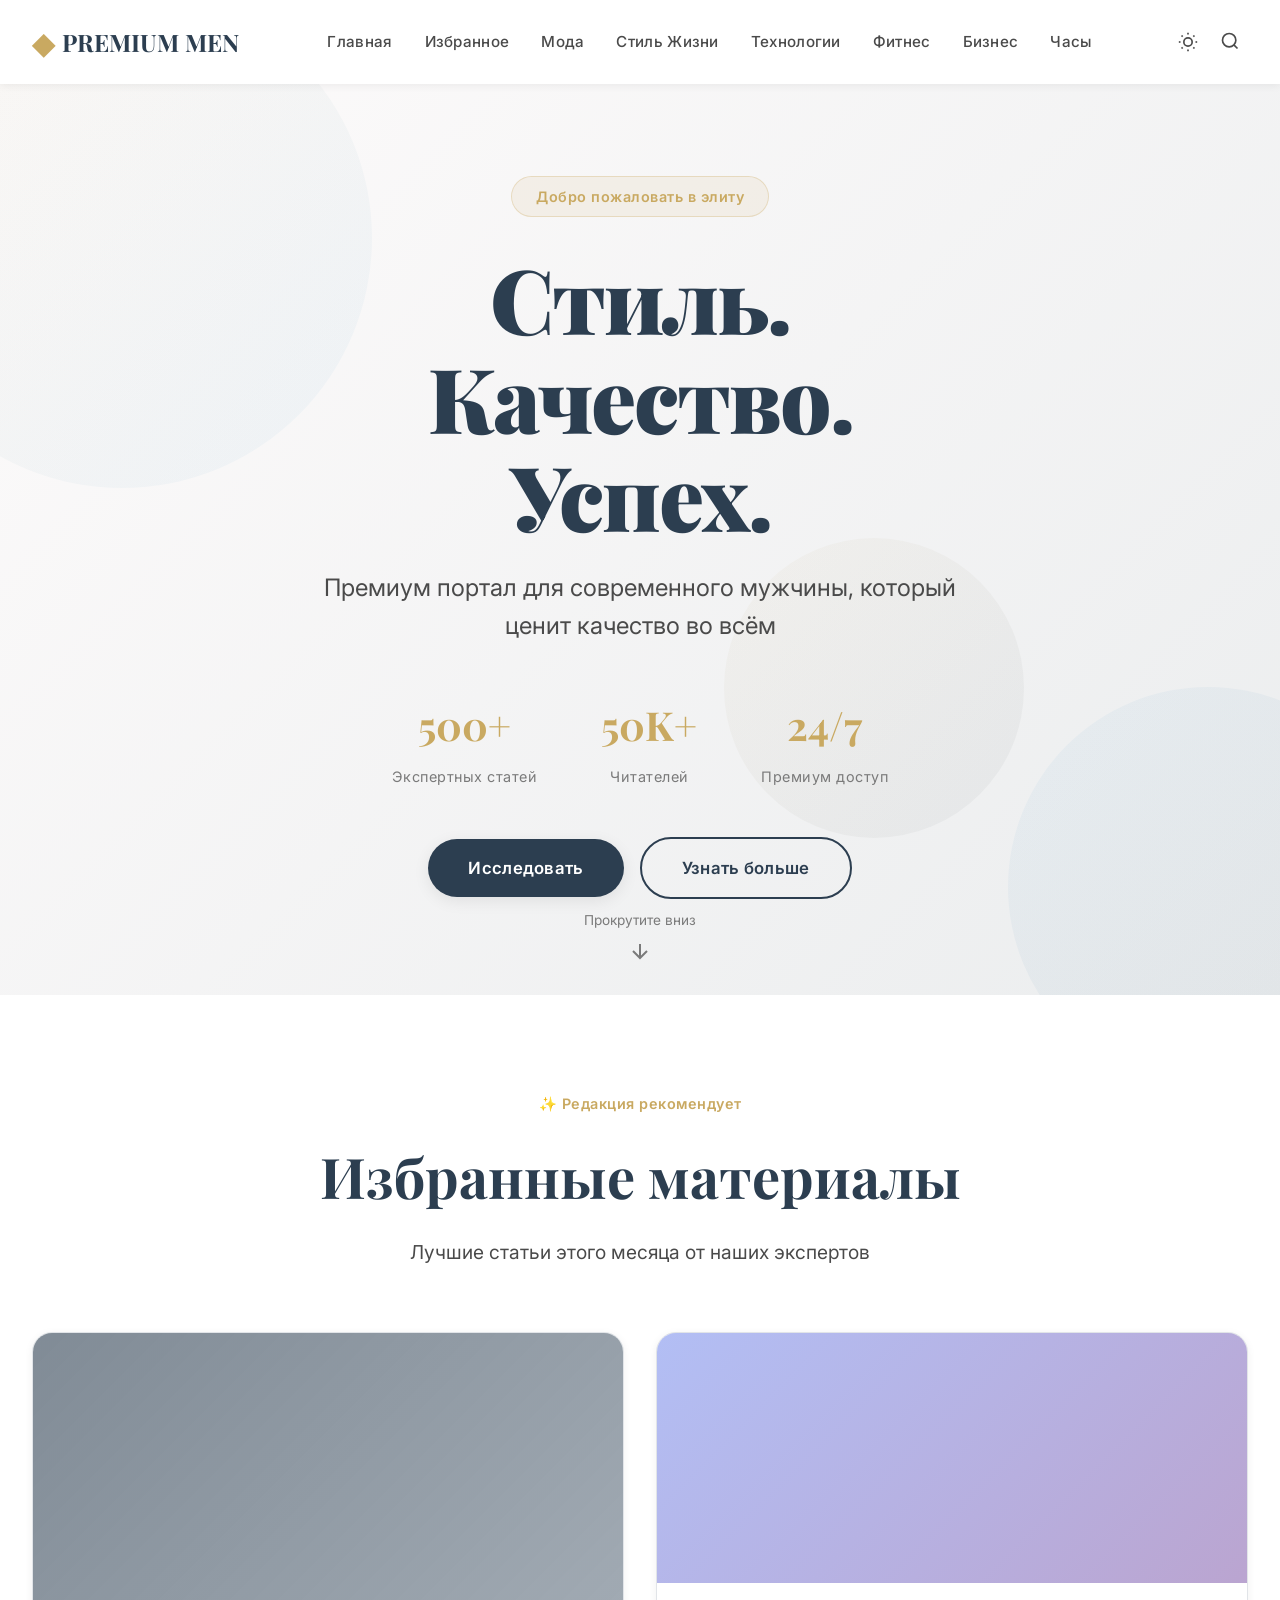
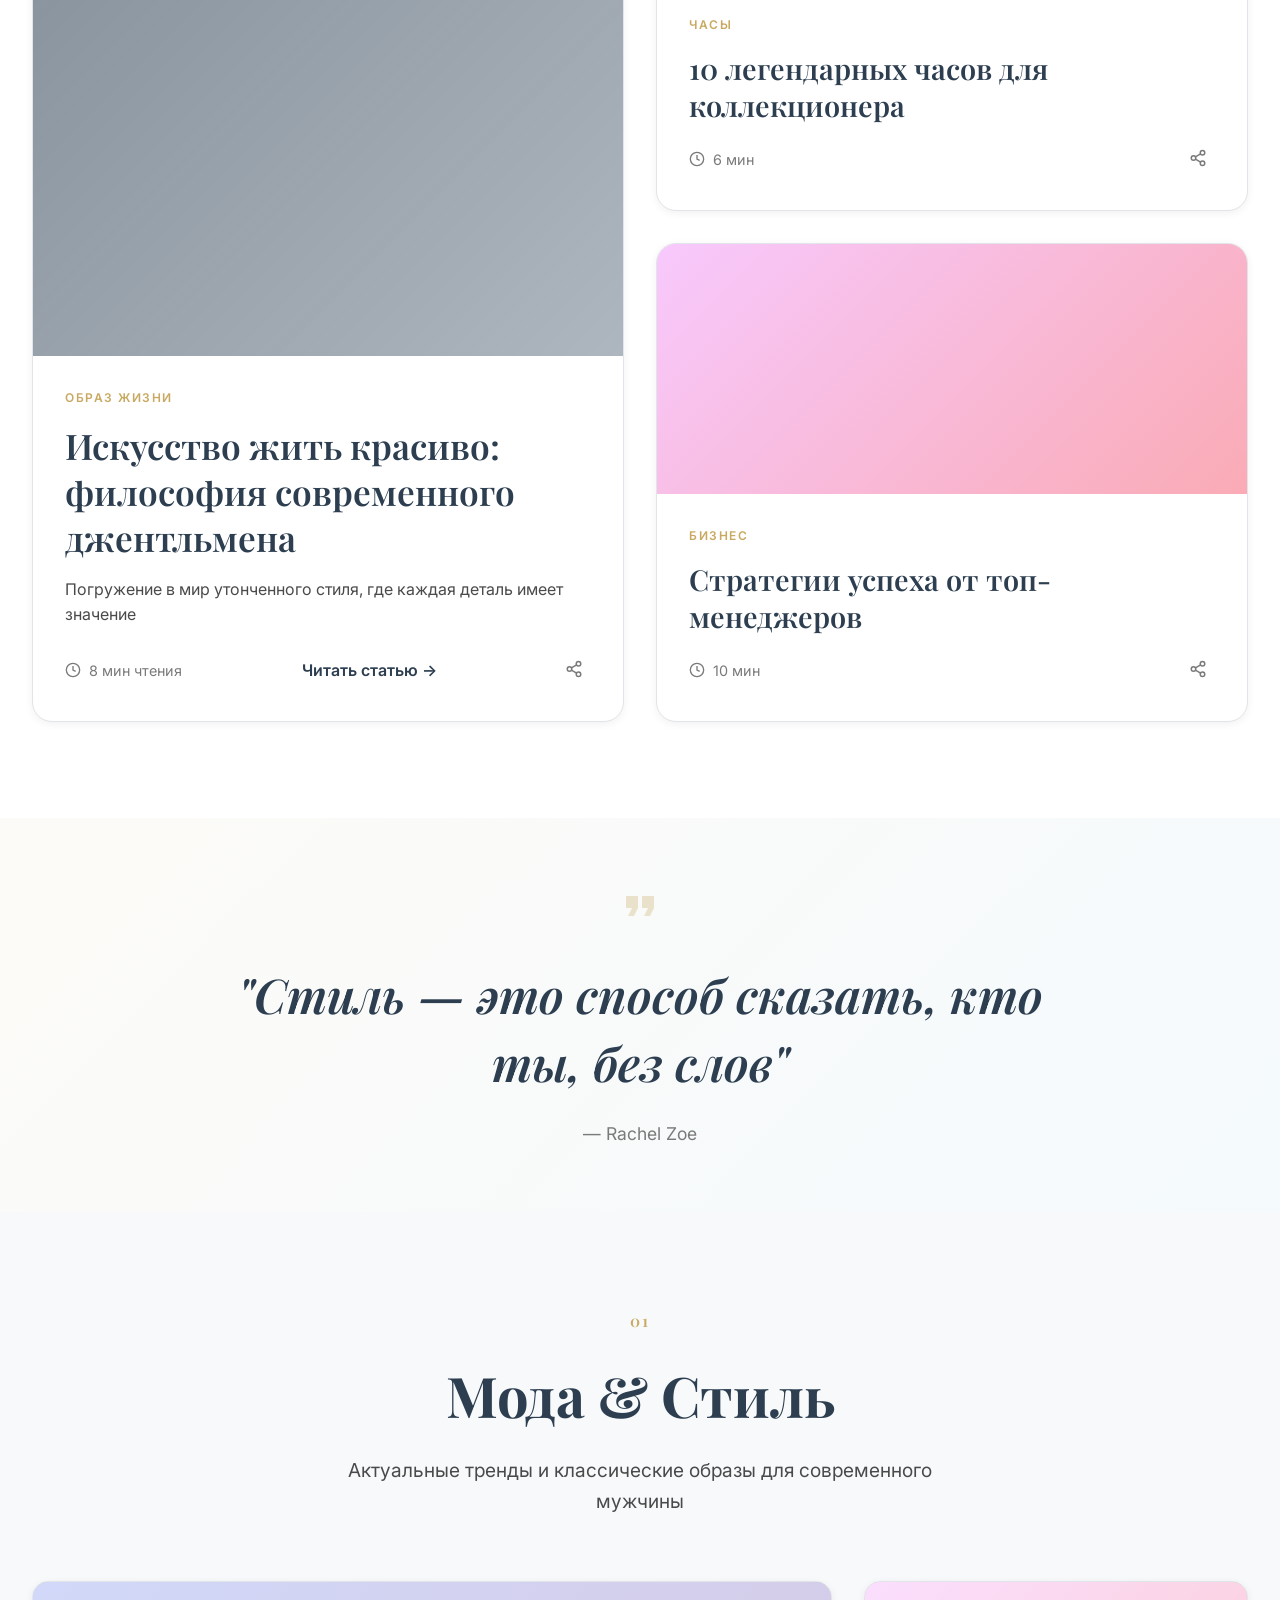
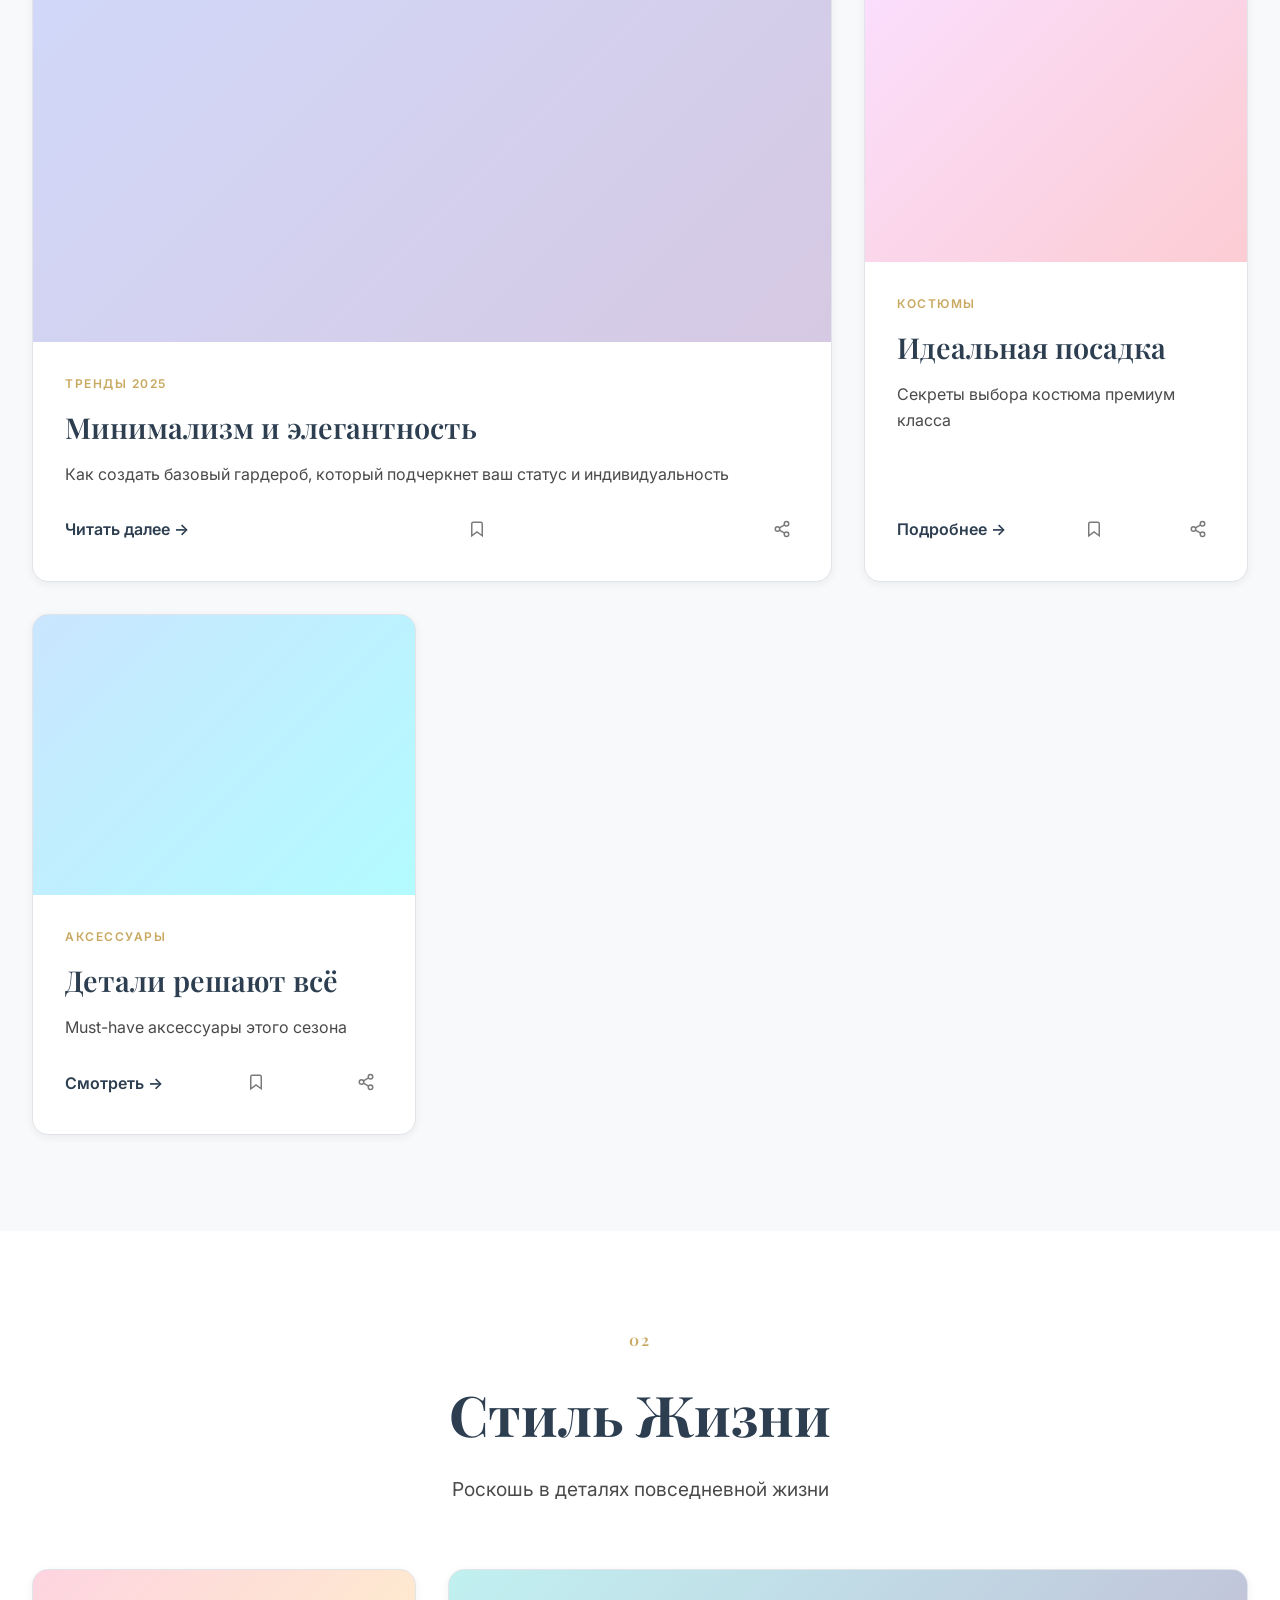
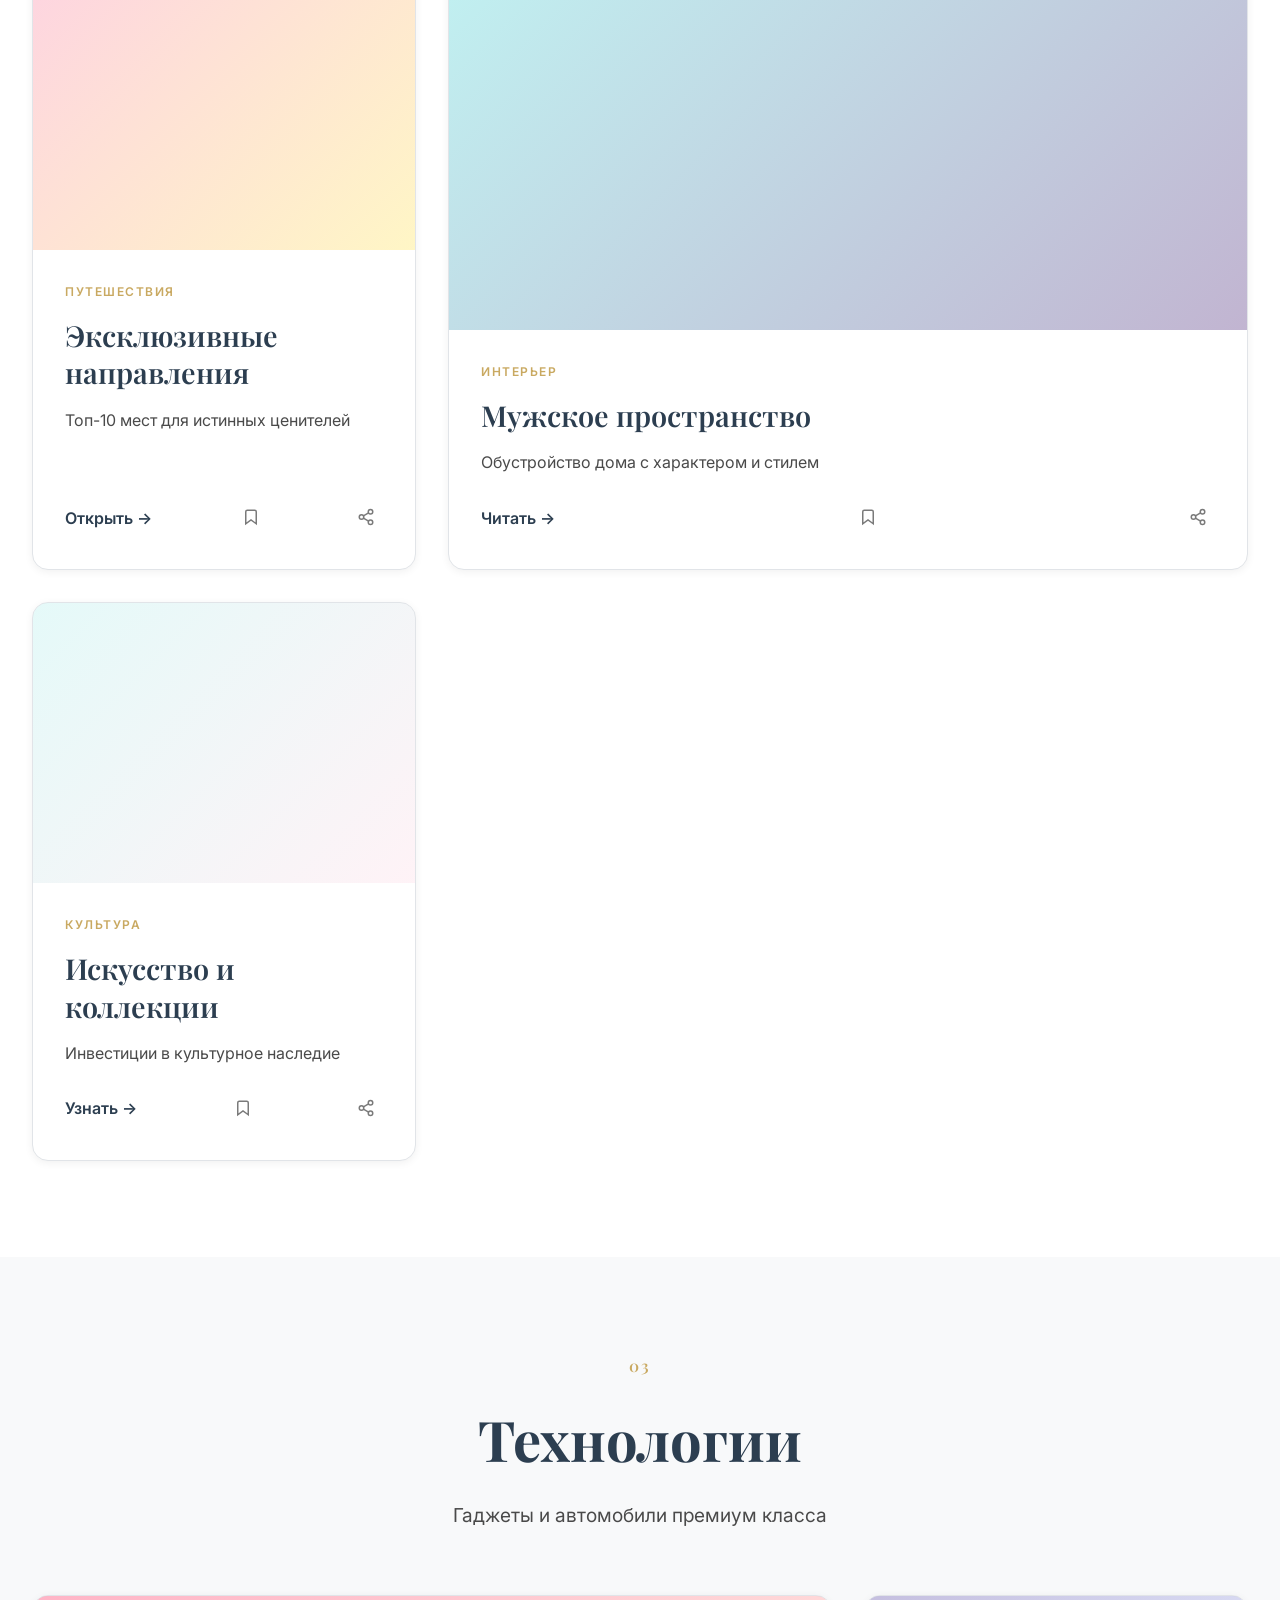
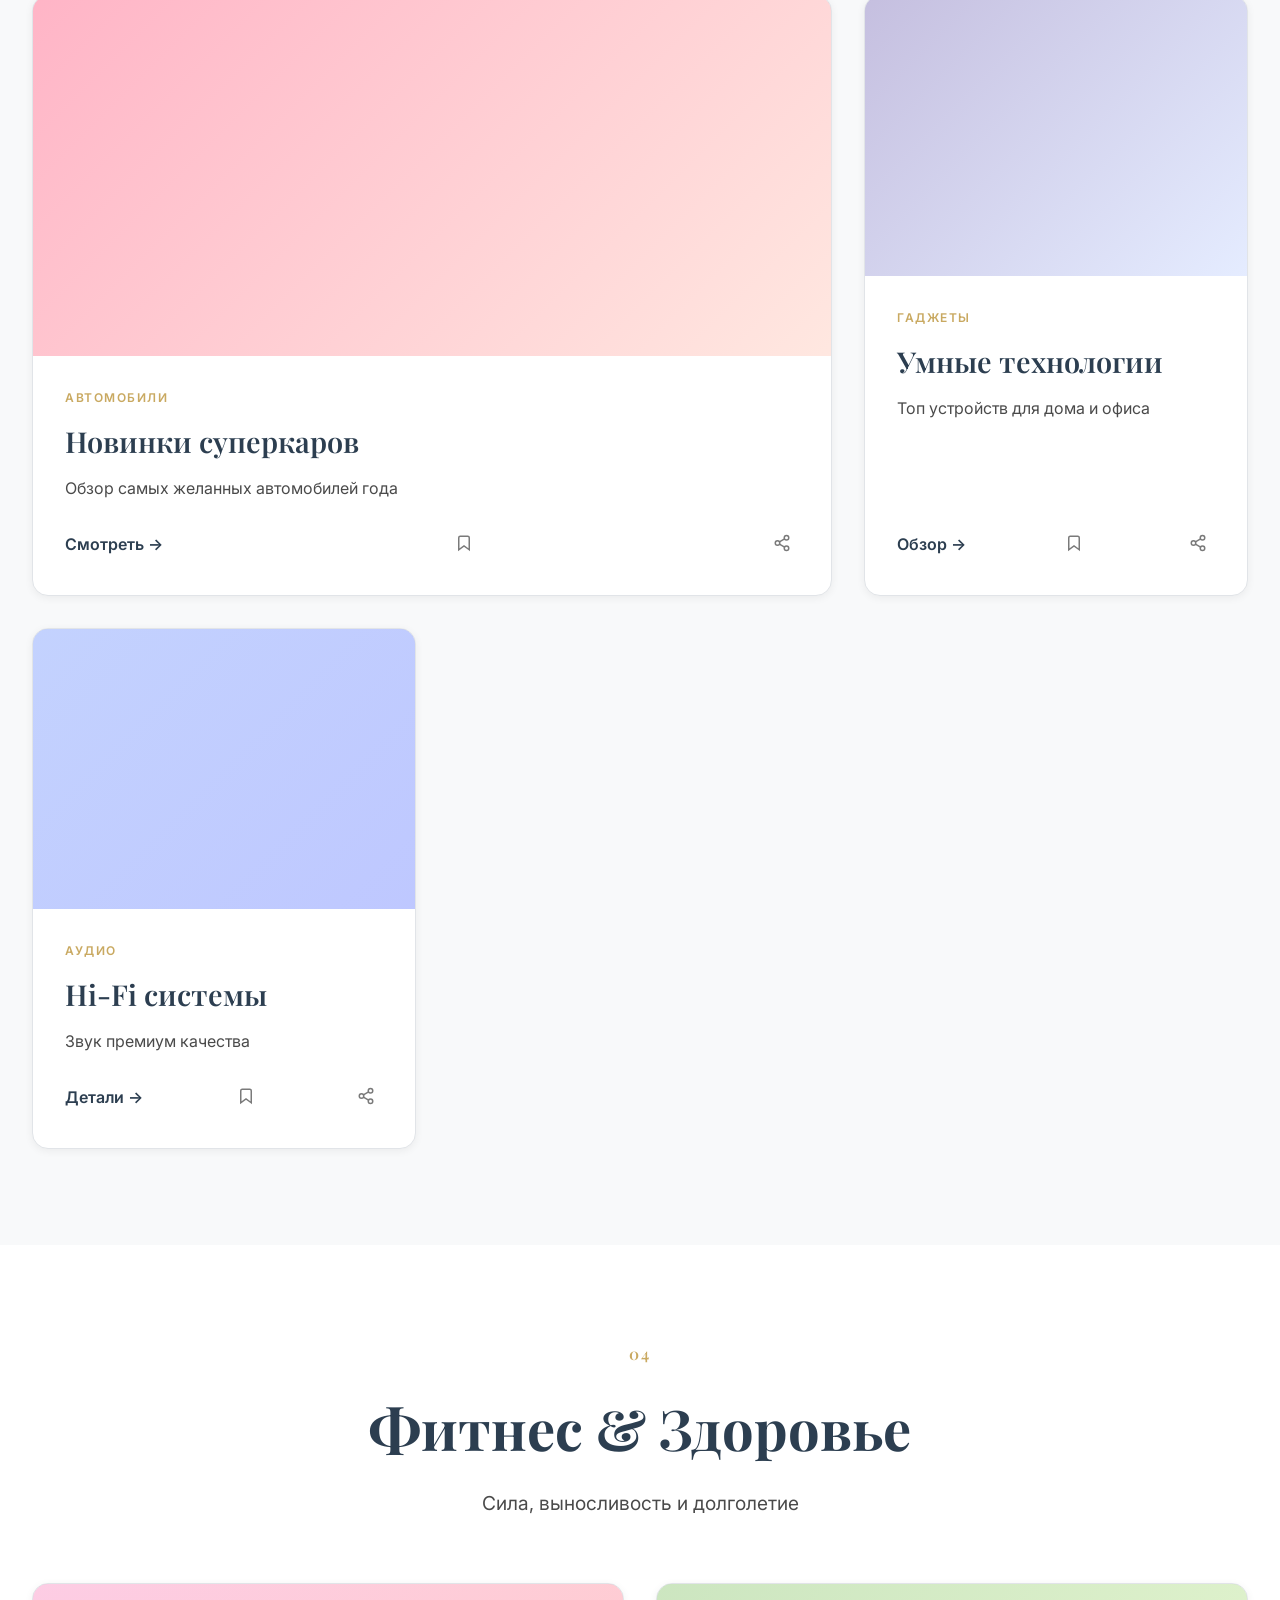
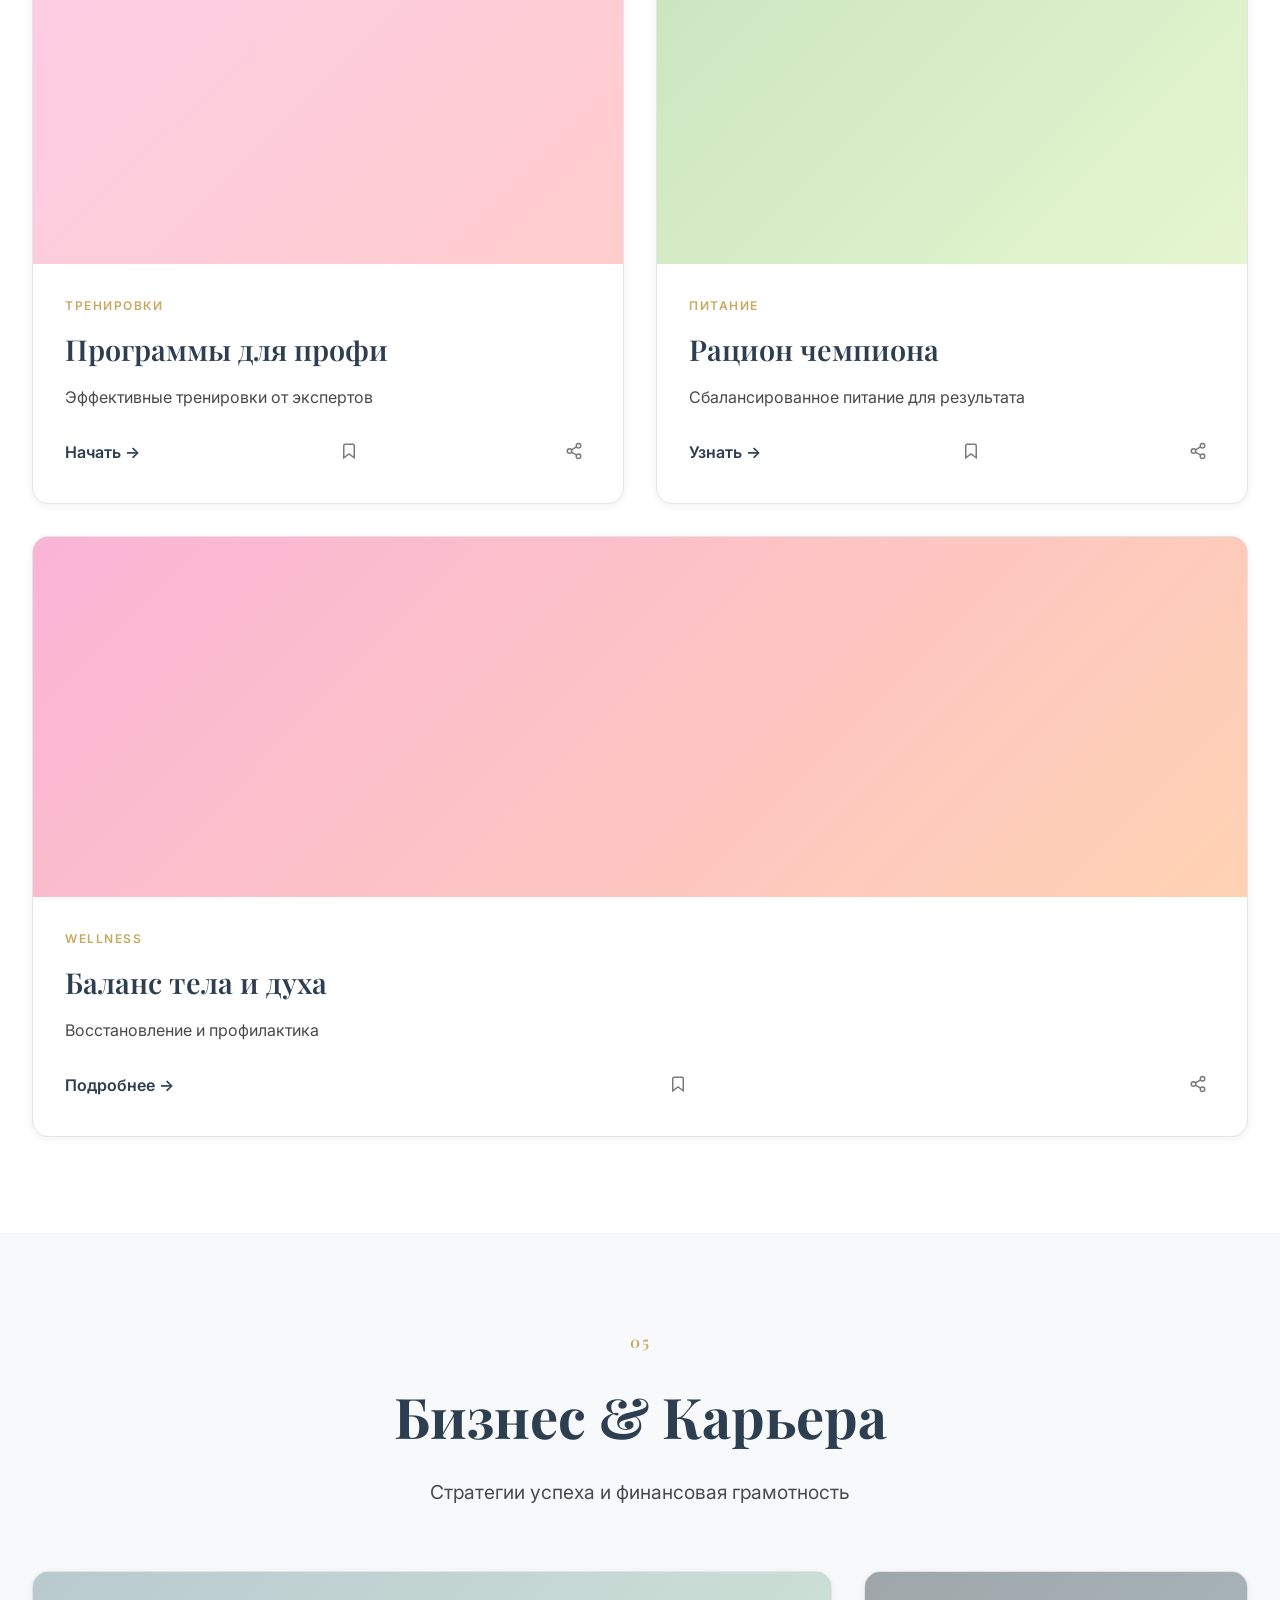
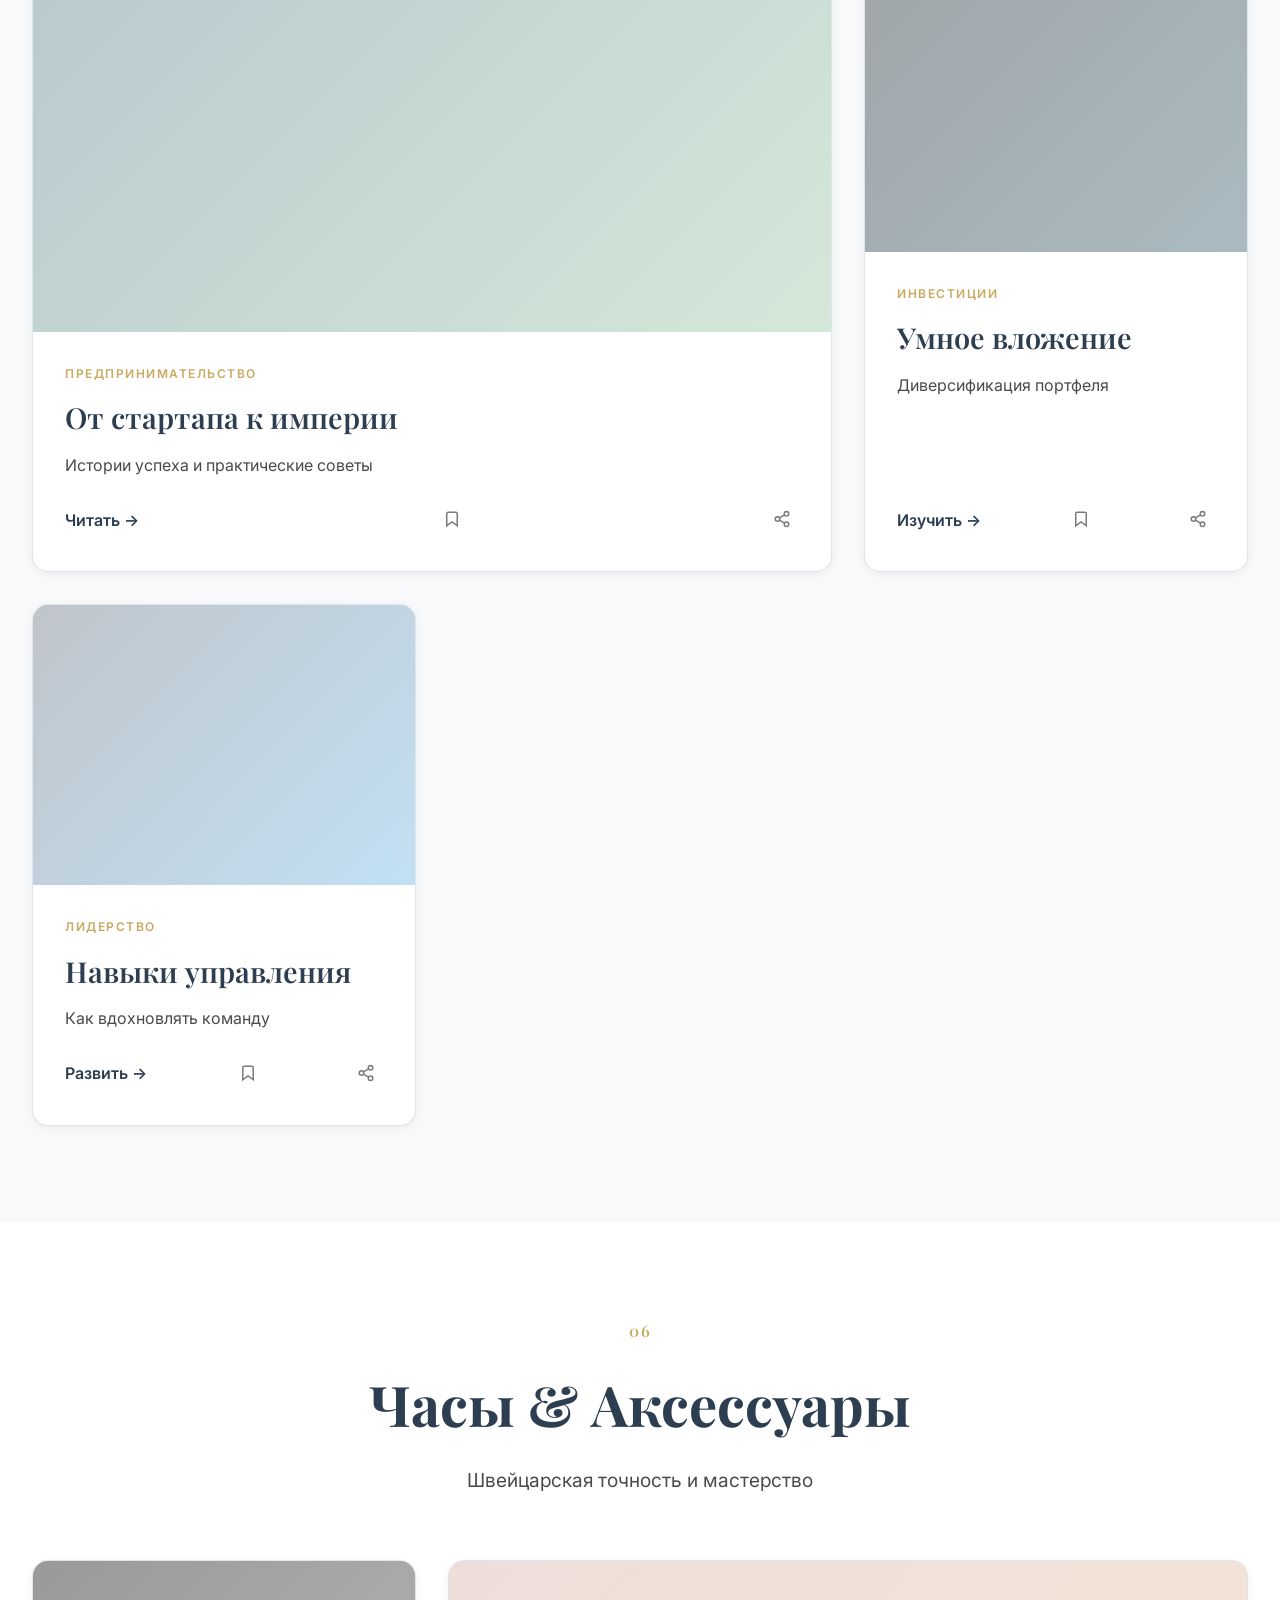
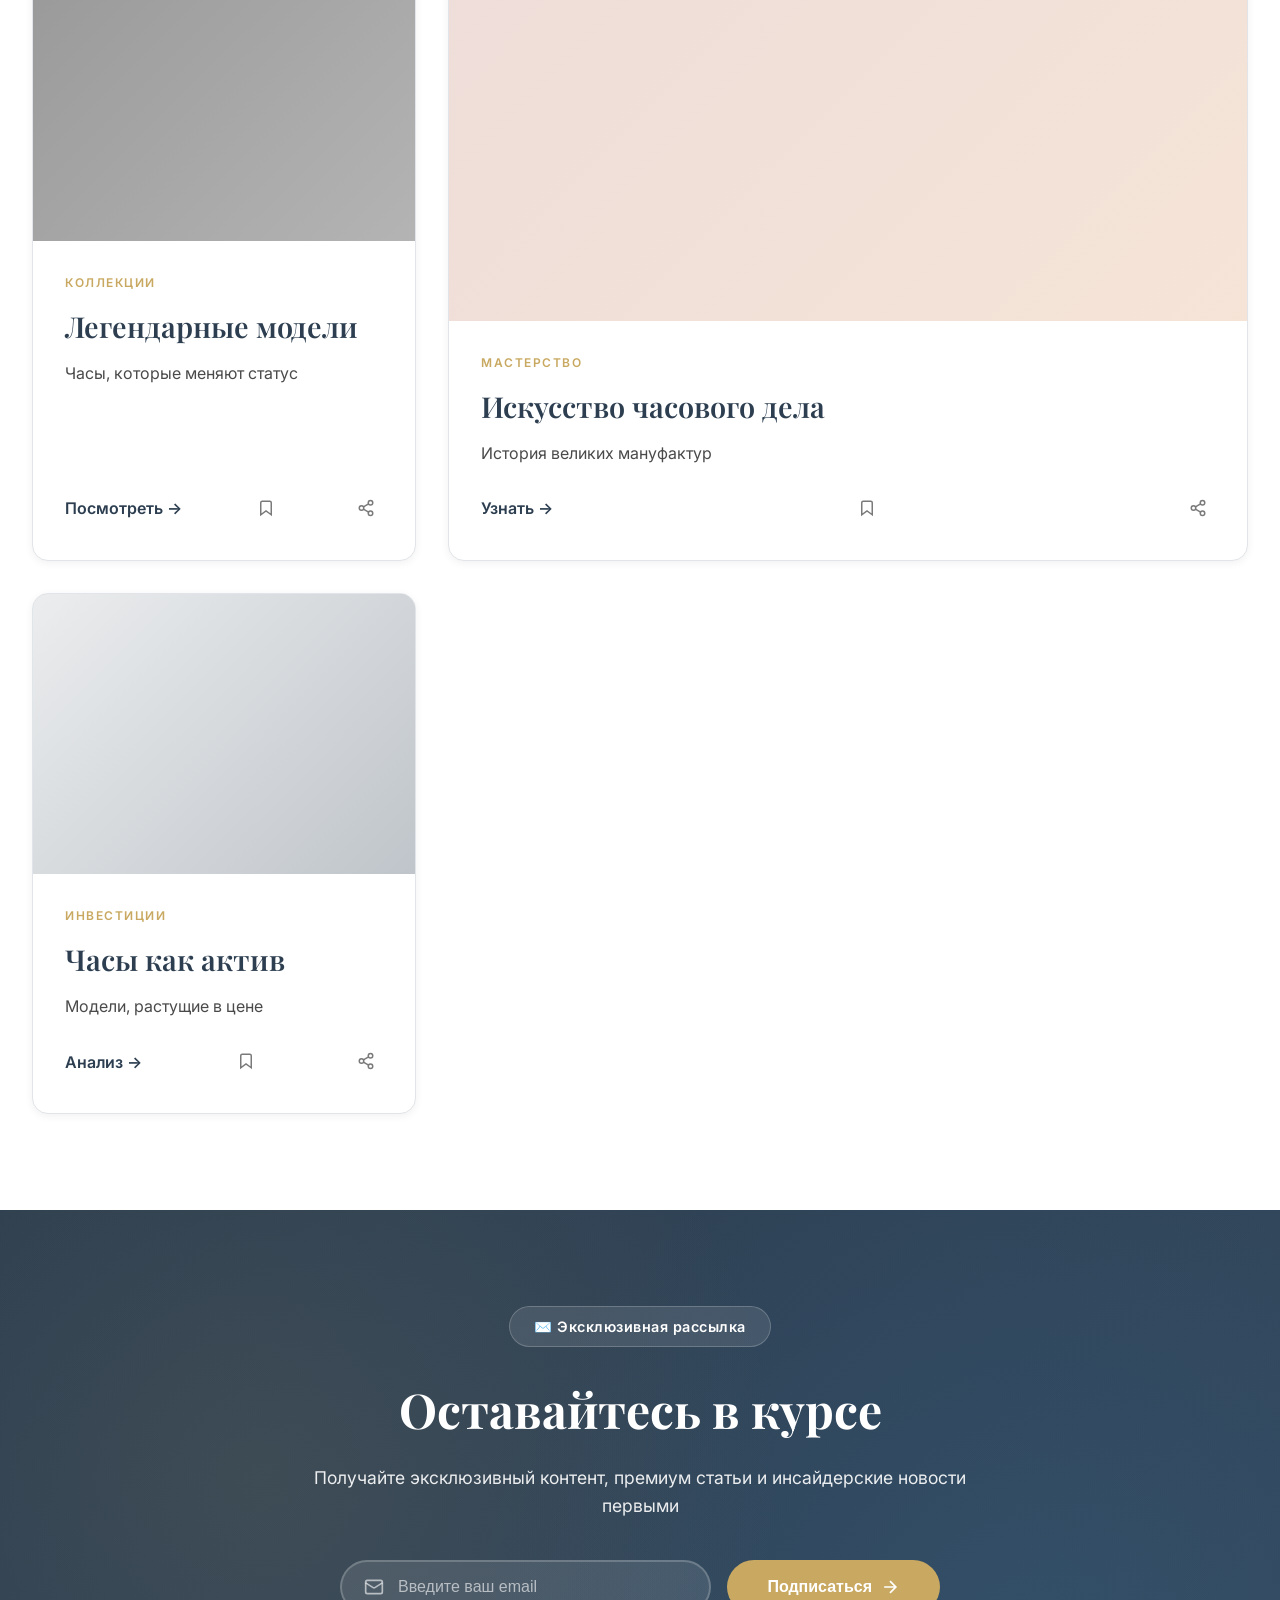
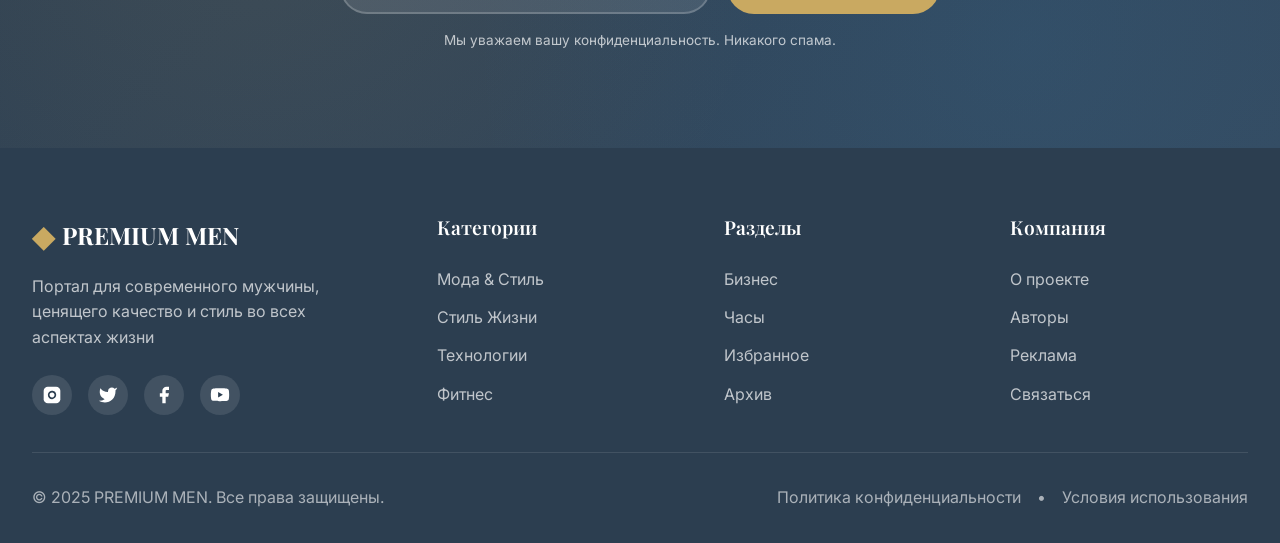
==== commit acae26a6: "🌐 Premium Men - Полный многостраничный сайт v4.0 Создан полноценный многостраничный портал с отдельн" ====
--- a/index.html
+++ b/index.html
@@ -150,14 +150,14 @@
                     <span class="logo-text">PREMIUM MEN</span>
                 </a>
                 <ul class="nav-menu" id="navMenu">
-                    <li><a href="#home" class="nav-link active">Главная</a></li>
-                    <li><a href="#featured" class="nav-link">Избранное</a></li>
-                    <li><a href="#fashion" class="nav-link">Мода</a></li>
-                    <li><a href="#lifestyle" class="nav-link">Стиль Жизни</a></li>
-                    <li><a href="#tech" class="nav-link">Технологии</a></li>
-                    <li><a href="#fitness" class="nav-link">Фитнес</a></li>
-                    <li><a href="#business" class="nav-link">Бизнес</a></li>
-                    <li><a href="#watches" class="nav-link">Часы</a></li>
+                    <li><a href="index.html" class="nav-link active">Главная</a></li>
+                    <li><a href="featured.html" class="nav-link">Избранное</a></li>
+                    <li><a href="fashion.html" class="nav-link">Мода</a></li>
+                    <li><a href="lifestyle.html" class="nav-link">Стиль Жизни</a></li>
+                    <li><a href="tech.html" class="nav-link">Технологии</a></li>
+                    <li><a href="fitness.html" class="nav-link">Фитнес</a></li>
+                    <li><a href="business.html" class="nav-link">Бизнес</a></li>
+                    <li><a href="watches.html" class="nav-link">Часы</a></li>
                 </ul>
                 <div class="nav-actions">
                     <button class="theme-toggle" id="themeToggle" aria-label="Переключить тему">
--- a/styles.css
+++ b/styles.css
@@ -1599,3 +1599,1305 @@
         display: none !important;
     }
 }
+}
+
+/* ===========================
+   CATEGORY PAGES
+   =========================== */
+
+.category-hero {
+    position: relative;
+    padding: 8rem 0 4rem;
+    background: var(--bg-secondary);
+    overflow: hidden;
+}
+
+.category-hero-content {
+    position: relative;
+    z-index: 2;
+    max-width: 800px;
+    text-align: center;
+    margin: 0 auto;
+}
+
+.category-badge {
+    display: inline-block;
+    padding: 0.5rem 1.5rem;
+    background: rgba(255, 255, 255, 0.1);
+    border: 1px solid rgba(255, 255, 255, 0.2);
+    border-radius: 50px;
+    color: white;
+    font-size: 0.875rem;
+    font-weight: 600;
+    margin-bottom: 1.5rem;
+    backdrop-filter: blur(10px);
+}
+
+.category-hero-title {
+    font-family: var(--font-heading);
+    font-size: clamp(2.5rem, 6vw, 4rem);
+    font-weight: 900;
+    color: white;
+    margin-bottom: 1rem;
+}
+
+.category-hero-description {
+    font-size: 1.25rem;
+    color: rgba(255, 255, 255, 0.9);
+    line-height: 1.6;
+    margin-bottom: 2rem;
+}
+
+.category-stats {
+    display: flex;
+    justify-content: center;
+    gap: 3rem;
+    margin-top: 2rem;
+}
+
+.articles-section {
+    padding: 4rem 0;
+}
+
+.articles-filter {
+    display: flex;
+    gap: 1rem;
+    margin-bottom: 3rem;
+    flex-wrap: wrap;
+    justify-content: center;
+}
+
+.filter-btn {
+    padding: 0.75rem 1.5rem;
+    background: var(--bg-secondary);
+    border: 2px solid var(--border-color);
+    border-radius: 50px;
+    color: var(--text-primary);
+    font-weight: 600;
+    font-size: 0.875rem;
+    cursor: pointer;
+    transition: all var(--transition-medium);
+}
+
+.filter-btn:hover,
+.filter-btn.active {
+    background: var(--secondary-color);
+    border-color: var(--secondary-color);
+    color: white;
+}
+
+.load-more-container {
+    text-align: center;
+    margin-top: 4rem;
+}
+
+.load-more-btn {
+    display: inline-flex;
+    align-items: center;
+    gap: 0.5rem;
+    padding: 1rem 2rem;
+    background: var(--bg-secondary);
+    border: 2px solid var(--border-color);
+    border-radius: 8px;
+    color: var(--text-primary);
+    font-weight: 600;
+    cursor: pointer;
+    transition: all var(--transition-medium);
+}
+
+.load-more-btn:hover {
+    border-color: var(--secondary-color);
+    color: var(--secondary-color);
+    transform: translateY(-2px);
+}
+
+/* ===========================
+   ABOUT PAGE
+   =========================== */
+
+.about-hero {
+    padding: 6rem 0 4rem;
+    background: linear-gradient(135deg, var(--secondary-color) 0%, var(--accent-color) 100%);
+    text-align: center;
+}
+
+.about-hero-title {
+    font-family: var(--font-heading);
+    font-size: clamp(3rem, 8vw, 5rem);
+    font-weight: 900;
+    color: white;
+    margin-bottom: 1rem;
+}
+
+.about-hero-subtitle {
+    font-size: 1.5rem;
+    color: rgba(255, 255, 255, 0.95);
+}
+
+.about-section {
+    padding: 6rem 0;
+}
+
+.about-content-wrapper {
+    display: grid;
+    grid-template-columns: 1fr 1fr;
+    gap: 4rem;
+    align-items: center;
+}
+
+.about-text-block h2 {
+    font-family: var(--font-heading);
+    font-size: 2.5rem;
+    margin-bottom: 1.5rem;
+    color: var(--text-primary);
+}
+
+.lead-text {
+    font-size: 1.25rem;
+    font-weight: 500;
+    color: var(--text-primary);
+    margin-bottom: 1.5rem;
+    line-height: 1.6;
+}
+
+.about-image-block img {
+    width: 100%;
+    height: auto;
+    border-radius: 12px;
+}
+
+.values-section {
+    padding: 6rem 0;
+    background: var(--bg-secondary);
+}
+
+.values-grid {
+    display: grid;
+    grid-template-columns: repeat(auto-fit, minmax(300px, 1fr));
+    gap: 2rem;
+    margin-top: 3rem;
+}
+
+.value-card {
+    padding: 2rem;
+    background: var(--bg-primary);
+    border-radius: 12px;
+    text-align: center;
+    transition: all var(--transition-medium);
+}
+
+.value-card:hover {
+    transform: translateY(-5px);
+    box-shadow: var(--shadow-xl);
+}
+
+.value-icon {
+    display: inline-flex;
+    align-items: center;
+    justify-content: center;
+    width: 80px;
+    height: 80px;
+    background: linear-gradient(135deg, var(--secondary-color) 0%, var(--accent-color) 100%);
+    border-radius: 50%;
+    margin-bottom: 1.5rem;
+    color: white;
+}
+
+.value-card h3 {
+    font-size: 1.5rem;
+    margin-bottom: 1rem;
+    color: var(--text-primary);
+}
+
+.value-card p {
+    color: var(--text-light);
+    line-height: 1.6;
+}
+
+.team-section {
+    padding: 6rem 0;
+}
+
+.team-grid {
+    display: grid;
+    grid-template-columns: repeat(auto-fit, minmax(250px, 1fr));
+    gap: 3rem;
+    margin-top: 3rem;
+}
+
+.team-member {
+    text-align: center;
+}
+
+.team-photo {
+    width: 150px;
+    height: 150px;
+    border-radius: 50%;
+    margin: 0 auto 1.5rem;
+    display: flex;
+    align-items: center;
+    justify-content: center;
+}
+
+.team-initials {
+    font-size: 3rem;
+    font-weight: 700;
+    color: white;
+}
+
+.team-member h3 {
+    font-size: 1.25rem;
+    margin-bottom: 0.5rem;
+    color: var(--text-primary);
+}
+
+.team-role {
+    color: var(--secondary-color);
+    font-weight: 600;
+    margin-bottom: 1rem;
+}
+
+.team-bio {
+    color: var(--text-light);
+    line-height: 1.6;
+}
+
+.stats-section {
+    padding: 4rem 0;
+    background: linear-gradient(135deg, var(--secondary-color) 0%, var(--accent-color) 100%);
+}
+
+.stats-grid {
+    display: grid;
+    grid-template-columns: repeat(auto-fit, minmax(200px, 1fr));
+    gap: 3rem;
+}
+
+.stat-block {
+    text-align: center;
+    color: white;
+}
+
+.stat-block .stat-number {
+    font-family: var(--font-heading);
+    font-size: 3.5rem;
+    font-weight: 900;
+    margin-bottom: 0.5rem;
+}
+
+.stat-block .stat-label {
+    font-size: 1rem;
+    opacity: 0.9;
+}
+
+.about-cta-section {
+    padding: 6rem 0;
+    background: var(--bg-secondary);
+    text-align: center;
+}
+
+.about-cta-content h2 {
+    font-family: var(--font-heading);
+    font-size: 2.5rem;
+    margin-bottom: 1rem;
+    color: var(--text-primary);
+}
+
+.about-cta-content p {
+    font-size: 1.125rem;
+    color: var(--text-light);
+    margin-bottom: 2rem;
+}
+
+.cta-buttons {
+    display: flex;
+    gap: 1rem;
+    justify-content: center;
+    flex-wrap: wrap;
+}
+
+/* ===========================
+   CONTACT PAGE
+   =========================== */
+
+.contact-hero {
+    padding: 6rem 0 4rem;
+    background: linear-gradient(135deg, var(--secondary-color) 0%, var(--accent-color) 100%);
+    text-align: center;
+}
+
+.contact-hero-title {
+    font-family: var(--font-heading);
+    font-size: clamp(3rem, 8vw, 5rem);
+    font-weight: 900;
+    color: white;
+    margin-bottom: 1rem;
+}
+
+.contact-hero-subtitle {
+    font-size: 1.25rem;
+    color: rgba(255, 255, 255, 0.95);
+}
+
+.contact-section {
+    padding: 6rem 0;
+}
+
+.contact-wrapper {
+    display: grid;
+    grid-template-columns: 2fr 1fr;
+    gap: 4rem;
+}
+
+.contact-form-block h2 {
+    font-family: var(--font-heading);
+    font-size: 2rem;
+    margin-bottom: 1rem;
+    color: var(--text-primary);
+}
+
+.form-description {
+    color: var(--text-light);
+    margin-bottom: 2rem;
+}
+
+.contact-form {
+    display: flex;
+    flex-direction: column;
+    gap: 1.5rem;
+}
+
+.form-row {
+    display: grid;
+    grid-template-columns: 1fr 1fr;
+    gap: 1.5rem;
+}
+
+.form-group {
+    display: flex;
+    flex-direction: column;
+}
+
+.form-group label {
+    font-weight: 600;
+    margin-bottom: 0.5rem;
+    color: var(--text-primary);
+}
+
+.form-input,
+.form-select,
+.form-textarea {
+    padding: 0.875rem 1rem;
+    background: var(--bg-secondary);
+    border: 2px solid var(--border-color);
+    border-radius: 8px;
+    color: var(--text-primary);
+    font-family: var(--font-body);
+    font-size: 1rem;
+    transition: all var(--transition-medium);
+}
+
+.form-input:focus,
+.form-select:focus,
+.form-textarea:focus {
+    outline: none;
+    border-color: var(--secondary-color);
+}
+
+.form-textarea {
+    resize: vertical;
+    min-height: 150px;
+}
+
+.form-checkbox {
+    display: flex;
+    align-items: flex-start;
+    gap: 0.5rem;
+    cursor: pointer;
+}
+
+.form-checkbox input[type="checkbox"] {
+    margin-top: 0.25rem;
+    cursor: pointer;
+}
+
+.checkbox-label {
+    color: var(--text-light);
+    line-height: 1.5;
+}
+
+.checkbox-label a {
+    color: var(--secondary-color);
+    text-decoration: underline;
+}
+
+.form-submit-btn {
+    display: inline-flex;
+    align-items: center;
+    justify-content: center;
+    gap: 0.5rem;
+    padding: 1rem 2rem;
+    background: var(--secondary-color);
+    border: none;
+    border-radius: 8px;
+    color: white;
+    font-weight: 600;
+    font-size: 1rem;
+    cursor: pointer;
+    transition: all var(--transition-medium);
+}
+
+.form-submit-btn:hover {
+    background: var(--accent-color);
+    transform: translateY(-2px);
+    box-shadow: var(--shadow-lg);
+}
+
+.form-message {
+    padding: 1rem;
+    border-radius: 8px;
+    margin-top: 1rem;
+}
+
+.form-message.success {
+    background: #d4edda;
+    color: #155724;
+    border: 1px solid #c3e6cb;
+}
+
+.form-message.error {
+    background: #f8d7da;
+    color: #721c24;
+    border: 1px solid #f5c6cb;
+}
+
+.contact-info-block h3 {
+    font-size: 1.5rem;
+    margin-bottom: 2rem;
+    color: var(--text-primary);
+}
+
+.contact-info-item {
+    display: flex;
+    gap: 1.5rem;
+    margin-bottom: 2rem;
+    padding-bottom: 2rem;
+    border-bottom: 1px solid var(--border-color);
+}
+
+.contact-info-item:last-child {
+    border-bottom: none;
+    padding-bottom: 0;
+}
+
+.contact-icon {
+    flex-shrink: 0;
+    width: 50px;
+    height: 50px;
+    display: flex;
+    align-items: center;
+    justify-content: center;
+    background: linear-gradient(135deg, var(--secondary-color) 0%, var(--accent-color) 100%);
+    border-radius: 50%;
+    color: white;
+}
+
+.contact-details h4 {
+    font-size: 1rem;
+    margin-bottom: 0.5rem;
+    color: var(--text-primary);
+}
+
+.contact-details a {
+    color: var(--secondary-color);
+    text-decoration: none;
+}
+
+.contact-details a:hover {
+    text-decoration: underline;
+}
+
+.contact-details p {
+    color: var(--text-light);
+    line-height: 1.6;
+}
+
+.contact-social {
+    margin-top: 3rem;
+}
+
+.contact-social h4 {
+    font-size: 1rem;
+    margin-bottom: 1rem;
+    color: var(--text-primary);
+}
+
+.social-links-large {
+    display: flex;
+    flex-direction: column;
+    gap: 1rem;
+}
+
+.social-link-large {
+    display: flex;
+    align-items: center;
+    gap: 1rem;
+    padding: 1rem;
+    background: var(--bg-secondary);
+    border-radius: 8px;
+    color: var(--text-primary);
+    text-decoration: none;
+    transition: all var(--transition-medium);
+}
+
+.social-link-large:hover {
+    background: var(--bg-hover);
+    transform: translateX(5px);
+}
+
+.faq-section {
+    padding: 6rem 0;
+    background: var(--bg-secondary);
+}
+
+.faq-list {
+    max-width: 800px;
+    margin: 3rem auto 0;
+}
+
+.faq-item {
+    background: var(--bg-primary);
+    border-radius: 12px;
+    margin-bottom: 1rem;
+    overflow: hidden;
+}
+
+.faq-question {
+    width: 100%;
+    display: flex;
+    justify-content: space-between;
+    align-items: center;
+    padding: 1.5rem;
+    background: none;
+    border: none;
+    text-align: left;
+    font-size: 1.125rem;
+    font-weight: 600;
+    color: var(--text-primary);
+    cursor: pointer;
+    transition: all var(--transition-medium);
+}
+
+.faq-question:hover {
+    color: var(--secondary-color);
+}
+
+.faq-icon {
+    flex-shrink: 0;
+    transition: transform var(--transition-medium);
+}
+
+.faq-item.active .faq-icon {
+    transform: rotate(180deg);
+}
+
+.faq-answer {
+    max-height: 0;
+    overflow: hidden;
+    transition: max-height var(--transition-medium);
+}
+
+.faq-item.active .faq-answer {
+    max-height: 500px;
+}
+
+.faq-answer p {
+    padding: 0 1.5rem 1.5rem;
+    color: var(--text-light);
+    line-height: 1.6;
+}
+
+/* ===========================
+   ARTICLE PAGE
+   =========================== */
+
+.article-page {
+    background: var(--bg-primary);
+}
+
+.article-header {
+    position: relative;
+    padding: 8rem 0 4rem;
+    background: var(--bg-secondary);
+    overflow: hidden;
+}
+
+.article-header-content {
+    position: relative;
+    z-index: 2;
+    max-width: 900px;
+    margin: 0 auto;
+}
+
+.article-breadcrumb {
+    display: flex;
+    gap: 0.5rem;
+    align-items: center;
+    margin-bottom: 2rem;
+    font-size: 0.875rem;
+}
+
+.article-breadcrumb a {
+    color: rgba(255, 255, 255, 0.8);
+    text-decoration: none;
+}
+
+.article-breadcrumb a:hover {
+    color: white;
+    text-decoration: underline;
+}
+
+.article-breadcrumb span {
+    color: rgba(255, 255, 255, 0.5);
+}
+
+.article-meta-tags {
+    display: flex;
+    gap: 0.5rem;
+    margin-bottom: 1.5rem;
+    flex-wrap: wrap;
+}
+
+.article-tag {
+    display: inline-block;
+    padding: 0.5rem 1rem;
+    background: rgba(255, 255, 255, 0.1);
+    border: 1px solid rgba(255, 255, 255, 0.2);
+    border-radius: 50px;
+    color: white;
+    font-size: 0.75rem;
+    font-weight: 600;
+    backdrop-filter: blur(10px);
+}
+
+.article-header-title {
+    font-family: var(--font-heading);
+    font-size: clamp(2.5rem, 6vw, 4rem);
+    font-weight: 900;
+    color: white;
+    margin-bottom: 1rem;
+    line-height: 1.2;
+}
+
+.article-header-subtitle {
+    font-size: 1.25rem;
+    color: rgba(255, 255, 255, 0.9);
+    line-height: 1.6;
+    margin-bottom: 2rem;
+}
+
+.article-header-meta {
+    display: flex;
+    justify-content: space-between;
+    align-items: center;
+    flex-wrap: wrap;
+    gap: 2rem;
+}
+
+.article-author {
+    display: flex;
+    align-items: center;
+    gap: 1rem;
+}
+
+.author-avatar {
+    width: 60px;
+    height: 60px;
+    border-radius: 50%;
+    display: flex;
+    align-items: center;
+    justify-content: center;
+    font-size: 1.5rem;
+    font-weight: 700;
+    color: white;
+}
+
+.author-name {
+    font-weight: 600;
+    color: white;
+    margin-bottom: 0.25rem;
+}
+
+.author-role {
+    font-size: 0.875rem;
+    color: rgba(255, 255, 255, 0.7);
+}
+
+.article-stats {
+    display: flex;
+    gap: 2rem;
+    flex-wrap: wrap;
+}
+
+.article-stat {
+    display: flex;
+    align-items: center;
+    gap: 0.5rem;
+    color: rgba(255, 255, 255, 0.8);
+    font-size: 0.875rem;
+}
+
+.article-content-wrapper {
+    padding: 4rem 0;
+}
+
+.article-layout {
+    display: grid;
+    grid-template-columns: 250px 1fr;
+    gap: 4rem;
+}
+
+.article-sidebar {
+    position: relative;
+}
+
+.sticky-element {
+    position: sticky;
+    top: 100px;
+    margin-bottom: 2rem;
+}
+
+.article-toc {
+    background: var(--bg-secondary);
+    border-radius: 12px;
+    padding: 1.5rem;
+}
+
+.toc-title {
+    font-size: 1rem;
+    font-weight: 700;
+    margin-bottom: 1rem;
+    color: var(--text-primary);
+}
+
+.toc-nav {
+    display: flex;
+    flex-direction: column;
+    gap: 0.5rem;
+}
+
+.toc-link {
+    padding: 0.5rem 0;
+    color: var(--text-light);
+    text-decoration: none;
+    font-size: 0.875rem;
+    border-left: 2px solid transparent;
+    padding-left: 1rem;
+    transition: all var(--transition-medium);
+}
+
+.toc-link:hover,
+.toc-link.active {
+    color: var(--secondary-color);
+    border-left-color: var(--secondary-color);
+}
+
+.article-share {
+    background: var(--bg-secondary);
+    border-radius: 12px;
+    padding: 1.5rem;
+}
+
+.article-share h4 {
+    font-size: 1rem;
+    font-weight: 700;
+    margin-bottom: 1rem;
+    color: var(--text-primary);
+}
+
+.share-buttons-vertical {
+    display: flex;
+    flex-direction: column;
+    gap: 0.75rem;
+}
+
+.share-button-vertical {
+    display: flex;
+    align-items: center;
+    justify-content: center;
+    width: 40px;
+    height: 40px;
+    border-radius: 50%;
+    border: none;
+    cursor: pointer;
+    transition: all var(--transition-medium);
+    background: var(--bg-hover);
+    color: var(--text-primary);
+}
+
+.share-button-vertical:hover {
+    transform: scale(1.1);
+    box-shadow: var(--shadow-md);
+}
+
+.article-main-content {
+    max-width: 750px;
+}
+
+.article-lead {
+    font-size: 1.25rem;
+    font-weight: 500;
+    line-height: 1.8;
+    color: var(--text-primary);
+    margin-bottom: 2rem;
+    padding-bottom: 2rem;
+    border-bottom: 2px solid var(--border-color);
+}
+
+.article-section {
+    margin-bottom: 3rem;
+}
+
+.article-section h2 {
+    font-family: var(--font-heading);
+    font-size: 2rem;
+    margin-bottom: 1.5rem;
+    color: var(--text-primary);
+}
+
+.article-section h3 {
+    font-size: 1.5rem;
+    margin-bottom: 1rem;
+    margin-top: 2rem;
+    color: var(--text-primary);
+}
+
+.article-section p {
+    color: var(--text-light);
+    line-height: 1.8;
+    margin-bottom: 1.5rem;
+}
+
+.article-quote {
+    margin: 3rem 0;
+    padding: 2rem;
+    background: var(--bg-secondary);
+    border-radius: 12px;
+    border-left: 4px solid var(--secondary-color);
+}
+
+.article-quote blockquote {
+    font-family: var(--font-heading);
+    font-size: 1.5rem;
+    font-style: italic;
+    color: var(--text-primary);
+    margin-top: 1rem;
+}
+
+.article-quote cite {
+    display: block;
+    margin-top: 1rem;
+    color: var(--text-light);
+    font-size: 1rem;
+    font-style: normal;
+}
+
+.article-image {
+    margin: 3rem 0;
+    border-radius: 12px;
+    overflow: hidden;
+}
+
+.article-image img {
+    width: 100%;
+    height: auto;
+    display: block;
+}
+
+.image-caption {
+    padding: 1rem;
+    background: var(--bg-secondary);
+    color: var(--text-light);
+    font-size: 0.875rem;
+    text-align: center;
+    margin: 0;
+}
+
+.article-list {
+    margin: 1.5rem 0;
+    padding-left: 2rem;
+    color: var(--text-light);
+    line-height: 1.8;
+}
+
+.article-list li {
+    margin-bottom: 0.75rem;
+}
+
+.article-numbered-list {
+    margin: 1.5rem 0;
+    padding-left: 2rem;
+    color: var(--text-light);
+    line-height: 1.8;
+}
+
+.article-numbered-list li {
+    margin-bottom: 1rem;
+}
+
+.article-checklist {
+    list-style: none;
+    padding: 0;
+    margin: 1.5rem 0;
+}
+
+.article-checklist li {
+    padding: 0.75rem 0;
+    color: var(--text-light);
+    line-height: 1.6;
+}
+
+.article-info-box {
+    background: var(--bg-secondary);
+    border-radius: 12px;
+    padding: 1.5rem;
+    margin: 2rem 0;
+    border-left: 4px solid var(--secondary-color);
+}
+
+.article-info-box h4 {
+    font-size: 1.25rem;
+    margin-bottom: 1rem;
+    color: var(--text-primary);
+}
+
+.article-tip {
+    display: flex;
+    gap: 1rem;
+    background: #e7f3ff;
+    padding: 1.5rem;
+    border-radius: 12px;
+    margin: 2rem 0;
+}
+
+.article-tip svg {
+    flex-shrink: 0;
+    color: #0066cc;
+}
+
+.article-tip h4 {
+    font-size: 1rem;
+    font-weight: 700;
+    margin-bottom: 0.5rem;
+    color: #0066cc;
+}
+
+.article-tip p {
+    color: #333;
+    margin: 0;
+}
+
+.article-warning {
+    display: flex;
+    gap: 1rem;
+    background: #fff3cd;
+    padding: 1.5rem;
+    border-radius: 12px;
+    margin: 2rem 0;
+}
+
+.article-warning svg {
+    flex-shrink: 0;
+    color: #856404;
+}
+
+.article-warning h4 {
+    font-size: 1rem;
+    font-weight: 700;
+    margin-bottom: 0.5rem;
+    color: #856404;
+}
+
+.article-warning p {
+    color: #333;
+    margin: 0;
+}
+
+.article-grid {
+    display: grid;
+    grid-template-columns: repeat(auto-fit, minmax(200px, 1fr));
+    gap: 1.5rem;
+    margin: 2rem 0;
+}
+
+.grid-item {
+    padding: 1.5rem;
+    background: var(--bg-secondary);
+    border-radius: 12px;
+}
+
+.grid-item h4 {
+    font-size: 1.125rem;
+    margin-bottom: 0.75rem;
+    color: var(--text-primary);
+}
+
+.grid-item p {
+    color: var(--text-light);
+    margin: 0;
+}
+
+.color-palette {
+    display: grid;
+    grid-template-columns: repeat(auto-fit, minmax(100px, 1fr));
+    gap: 1.5rem;
+    margin: 2rem 0;
+}
+
+.color-item {
+    text-align: center;
+}
+
+.color-swatch {
+    width: 100%;
+    height: 100px;
+    border-radius: 8px;
+    margin-bottom: 0.5rem;
+    border: 1px solid var(--border-color);
+}
+
+.color-item span {
+    font-size: 0.875rem;
+    color: var(--text-light);
+}
+
+.article-cta {
+    background: linear-gradient(135deg, var(--secondary-color) 0%, var(--accent-color) 100%);
+    padding: 3rem;
+    border-radius: 12px;
+    text-align: center;
+    color: white;
+    margin: 3rem 0;
+}
+
+.article-cta h3 {
+    font-size: 2rem;
+    margin-bottom: 1rem;
+}
+
+.article-cta p {
+    font-size: 1.125rem;
+    margin-bottom: 2rem;
+    opacity: 0.95;
+}
+
+.article-tags {
+    margin-top: 3rem;
+    padding-top: 3rem;
+    border-top: 2px solid var(--border-color);
+}
+
+.article-tags h4 {
+    font-size: 1rem;
+    margin-bottom: 1rem;
+    color: var(--text-primary);
+}
+
+.tags-list {
+    display: flex;
+    flex-wrap: wrap;
+    gap: 0.75rem;
+}
+
+.tag {
+    padding: 0.5rem 1rem;
+    background: var(--bg-secondary);
+    border-radius: 50px;
+    color: var(--text-primary);
+    text-decoration: none;
+    font-size: 0.875rem;
+    transition: all var(--transition-medium);
+}
+
+.tag:hover {
+    background: var(--secondary-color);
+    color: white;
+}
+
+.author-bio {
+    display: flex;
+    gap: 1.5rem;
+    margin-top: 3rem;
+    padding: 2rem;
+    background: var(--bg-secondary);
+    border-radius: 12px;
+}
+
+.author-bio-avatar {
+    width: 80px;
+    height: 80px;
+    border-radius: 50%;
+    display: flex;
+    align-items: center;
+    justify-content: center;
+    font-size: 2rem;
+    font-weight: 700;
+    color: white;
+    flex-shrink: 0;
+}
+
+.author-bio h4 {
+    font-size: 1.25rem;
+    margin-bottom: 0.25rem;
+    color: var(--text-primary);
+}
+
+.author-bio-role {
+    color: var(--secondary-color);
+    font-weight: 600;
+    margin-bottom: 1rem;
+}
+
+.author-bio p {
+    color: var(--text-light);
+    line-height: 1.6;
+    margin-bottom: 1rem;
+}
+
+.author-social {
+    display: flex;
+    gap: 1rem;
+}
+
+.author-social a {
+    color: var(--secondary-color);
+    text-decoration: none;
+    font-size: 0.875rem;
+}
+
+.author-social a:hover {
+    text-decoration: underline;
+}
+
+.related-articles {
+    margin-top: 4rem;
+    padding-top: 4rem;
+    border-top: 2px solid var(--border-color);
+}
+
+.related-articles h3 {
+    font-family: var(--font-heading);
+    font-size: 2rem;
+    margin-bottom: 2rem;
+    color: var(--text-primary);
+}
+
+.related-grid {
+    display: grid;
+    grid-template-columns: repeat(auto-fit, minmax(250px, 1fr));
+    gap: 2rem;
+}
+
+.related-card {
+    background: var(--bg-secondary);
+    border-radius: 12px;
+    overflow: hidden;
+    transition: all var(--transition-medium);
+}
+
+.related-card:hover {
+    transform: translateY(-5px);
+    box-shadow: var(--shadow-lg);
+}
+
+.related-image {
+    width: 100%;
+    height: 180px;
+    background-size: cover;
+    background-position: center;
+}
+
+.related-content {
+    padding: 1.5rem;
+}
+
+.related-tag {
+    display: inline-block;
+    padding: 0.25rem 0.75rem;
+    background: var(--secondary-color);
+    color: white;
+    font-size: 0.75rem;
+    font-weight: 600;
+    border-radius: 50px;
+    margin-bottom: 0.75rem;
+}
+
+.related-content h4 {
+    font-size: 1.125rem;
+    margin-bottom: 0.5rem;
+    color: var(--text-primary);
+}
+
+.related-content p {
+    font-size: 0.875rem;
+    color: var(--text-light);
+    margin: 0;
+}
+
+/* ===========================
+   RESPONSIVE: TABLET
+   =========================== */
+
+@media (max-width: 992px) {
+    .article-layout {
+        grid-template-columns: 1fr;
+    }
+
+    .article-sidebar {
+        display: none;
+    }
+
+    .contact-wrapper {
+        grid-template-columns: 1fr;
+    }
+
+    .about-content-wrapper {
+        grid-template-columns: 1fr;
+    }
+
+    .form-row {
+        grid-template-columns: 1fr;
+    }
+}
+
+@media (max-width: 768px) {
+    .category-hero {
+        padding: 6rem 0 3rem;
+    }
+
+    .category-stats {
+        flex-direction: column;
+        gap: 1.5rem;
+    }
+
+    .values-grid,
+    .team-grid {
+        grid-template-columns: 1fr;
+    }
+
+    .stats-grid {
+        grid-template-columns: repeat(2, 1fr);
+    }
+
+    .article-grid {
+        grid-template-columns: 1fr;
+    }
+
+    .color-palette {
+        grid-template-columns: repeat(3, 1fr);
+    }
+
+    .related-grid {
+        grid-template-columns: 1fr;
+    }
+}
